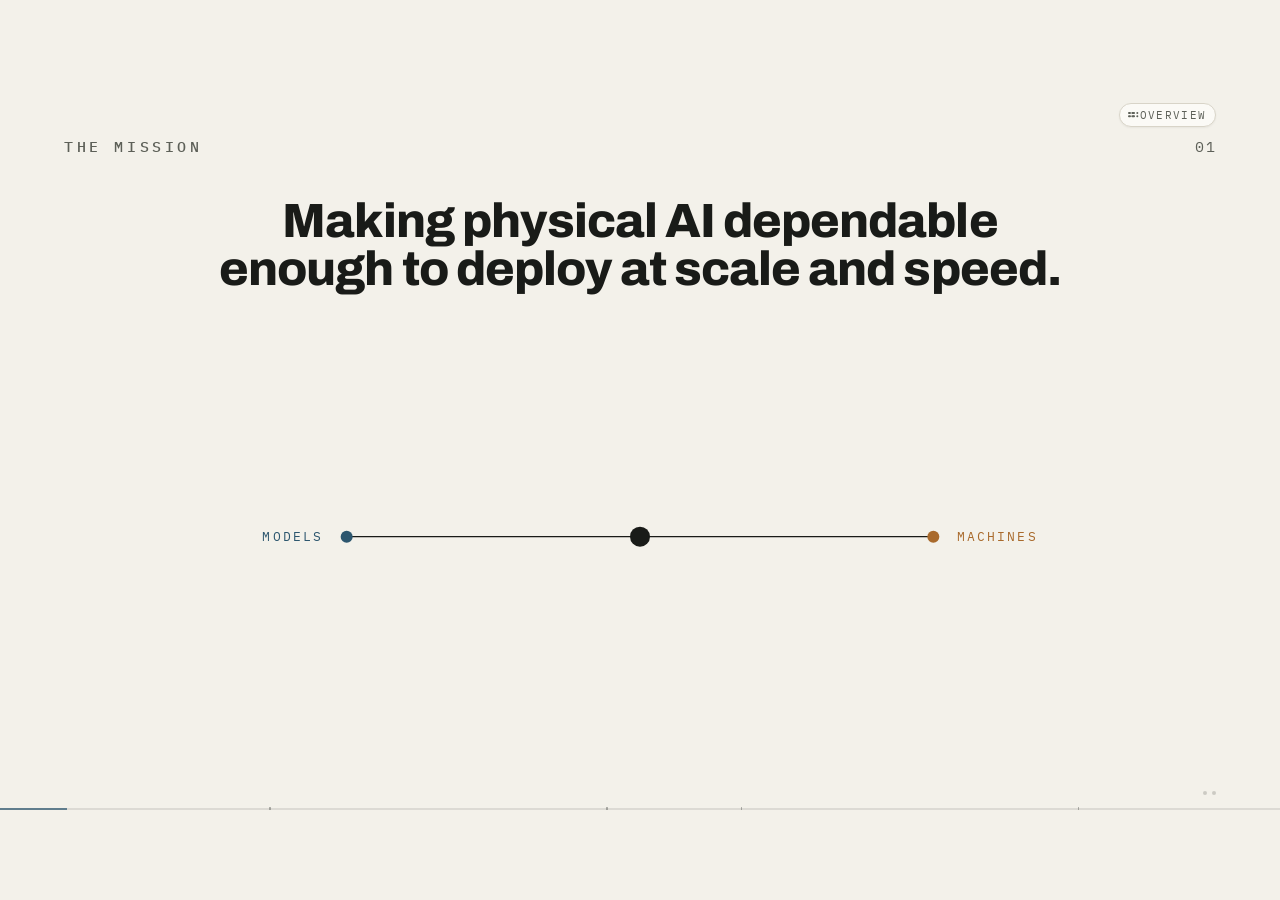
==== physical-ai-deck/index.html @ 86271b06 "Add physical-ai-deck: 19-page pitch deck build Full build of "Winning the Widening Middle of Physica" ====
<!DOCTYPE html>
<html lang="en" data-theme="light">
<head>
<meta charset="utf-8">
<meta name="viewport" content="width=device-width, initial-scale=1">
<title>Winning the Widening Middle of Physical AI</title>

<link rel="preconnect" href="https://fonts.googleapis.com">
<link rel="preconnect" href="https://fonts.gstatic.com" crossorigin>
<link href="https://fonts.googleapis.com/css2?family=Archivo:wght@600;700;800&family=IBM+Plex+Sans:wght@400;500;600&family=IBM+Plex+Mono:wght@400;500&display=swap" rel="stylesheet">

<link rel="stylesheet" href="styles.css">
</head>
<body>

<!-- CLAUDE.md / BUILD-ORDER.md: zero-based page indexes where Acts II–V
     begin (0-based page 4 = page 5 = Act II, etc.). engine.js reads this. -->
<script>
  window.deckConfig = { actMarkers: [4, 9, 11, 16] };
</script>

<!-- 16:9 stage; every page mounts inside #frame -->
<div id="stage">
  <div id="frame">
    <div id="page-host"></div>

    <!-- chrome -->
    <div id="rail" class="no-advance" aria-hidden="true">
      <div id="rail-fill"></div>
      <div id="rail-marks"></div>
    </div>
    <div id="dots" class="no-advance" aria-hidden="true"></div>

    <!-- testing/dev aid: visible overview button (same principle as the other
         decks' master-nav-btn) — opens the existing #overview grid so any
         page can be jumped to directly, without stepping through it (e.g.
         page 09's re-prove loop). Calls the engine's own public Deck.overview()
         API; engine.js itself is untouched. -->
    <button id="nav-btn" class="no-advance" type="button" aria-label="Open screen overview" title="Overview (O)">
      <span id="nav-btn-grid" aria-hidden="true"></span>
      <span>Overview</span>
    </button>
  </div>
</div>

<!-- overview grid (O) -->
<div id="overview" class="no-advance" hidden>
  <div id="overview-inner">
    <div id="overview-title">All pages</div>
    <div id="overview-grid"></div>
    <div id="overview-hint">click a page to jump &middot; O or esc to close</div>
  </div>
</div>

<!-- theme wash (engine-owned; inert — this deck never changes theme) -->
<div id="wash" aria-hidden="true"></div>

<script src="anim.js"></script>
<script src="engine.js"></script>

<!-- shared components (GLOBAL §9): locatorMap, tierChip, kicker, carry -->
<script src="slides/_shared.js"></script>

<!-- slides, in build order (BUILD-ORDER.md Stage 2) -->
<script src="slides/01-mission.js"></script>
<script src="slides/02-end-goal.js"></script>
<script src="slides/03-fragmentation-convergence.js"></script>
<script src="slides/04-interaction-modalities.js"></script>
<script src="slides/05-adaptation-problem.js"></script>
<script src="slides/06-adaptation-approach.js"></script>
<script src="slides/07-autonomy.js"></script>
<script src="slides/08-assurance-problem.js"></script>
<script src="slides/09-assurance-approach.js"></script>
<script src="slides/10-superhuman.js"></script>
<script src="slides/11-beachhead-cascade.js"></script>
<script src="slides/12-team.js"></script>
<script src="slides/13-india-academy.js"></script>
<script src="slides/14-agentic-execution.js"></script>
<script src="slides/15-ip-strategy.js"></script>
<script src="slides/16-roadmap.js"></script>
<script src="slides/17-what-breaks-this.js"></script>
<script src="slides/18-beyond-a-single-robot.js"></script>
<script src="slides/19-close.js"></script>

<script>
  Deck.start();
  document.getElementById('nav-btn').addEventListener('click', function () { Deck.overview(); });
</script>
</body>
</html>
---- physical-ai-deck/styles.css ----
/* ==========================================================================
   Winning the Widening Middle of Physical AI — global stylesheet
   Tokens are GLOBAL-INSTRUCTIONS §4 verbatim. Light theme only — no dark
   block (§4.3). Nothing here is page-specific until the "Page-specific
   styles" section at the bottom.
   ========================================================================== */

/* --- 1 · tokens (GLOBAL §4.1 / §4.2) ------------------------------------- */

:root {
  --canvas:   #F3F1EA;   /* paper ground */
  --panel:    #FBFAF6;   /* lifted surface */
  --hairline: #D8D4C8;   /* rules / borders */
  --ink:      #191B18;   /* text + the bridge/Composer/enabler */
  --secondary:#5D6058;   /* muted ink / captions */
  --accent-a: #A96A2C;   /* EMBODIMENT world (bronze / warm) */
  --accent-b: #2C566E;   /* MODEL world (slate / cool) — also engine progress/step-dot accent */
  --accent-fusion: linear-gradient(90deg, #2C566E, #A96A2C); /* single unifying underline only */
  --alert:    #B0532E;   /* friction / honesty (weak-joint, "what breaks this") */
  --shadow-sm: 0 1px 2px rgba(25,27,24,.05);
  --shadow-lg: 0 12px 30px -16px rgba(25,27,24,.18);

  --font-display: "Archivo", system-ui, sans-serif;
  --font-body:    "IBM Plex Sans", system-ui, sans-serif;
  --font-mono:    "IBM Plex Mono", ui-monospace, monospace;

  /* stage units — 1vw/1vh of the 16:9 frame, not of the viewport, so
     composition is identical at any window size (GLOBAL §2 fixed 1920×1080). */
  --vw: min(1vw, 1.777778vh);
  --vh: min(1vh, 0.5625vw);
  --px: calc(var(--vw) / 19.2);   /* one 1920-design pixel */

  --pad-x: calc(96 * var(--px));
  --pad-y: calc(64 * var(--px));

  --ease-out: cubic-bezier(.22,.7,.28,1);
  --ease-io:  cubic-bezier(.5,0,.2,1);
}

/* engine sets data-theme="light" on <html>; aliased so page code and any
   future review never reaches past this layer for a raw hex value. */
[data-theme="light"] {
  --bg: var(--canvas);
  --line: var(--hairline);
  --fg: var(--ink);
  --fg2: var(--secondary);
  --panel-shadow: var(--shadow-sm);
  --panel-shadow-lift: var(--shadow-lg);
}

/* --- 2 · reset & stage ---------------------------------------------------- */

* { box-sizing: border-box; }

html, body {
  height: 100%;
  margin: 0;
  overflow: hidden;
  background: var(--bg);
  color: var(--fg);
  font-family: var(--font-body);
  -webkit-font-smoothing: antialiased;
  text-rendering: optimizeLegibility;
}

body { cursor: default; }

#stage {
  position: fixed;
  inset: 0;
  display: grid;
  place-items: center;
  background: var(--bg);
}

/* the 16:9 letterbox every page lives inside */
#frame {
  position: relative;
  width:  min(100vw, calc(100vh * 16 / 9));
  height: min(100vh, calc(100vw * 9 / 16));
  overflow: hidden;
  background: var(--bg);
}

#page-host { position: absolute; inset: 0; }

.page {
  position: absolute;
  inset: 0;
  padding: var(--pad-y) var(--pad-x);
}

.page { font-variant-numeric: tabular-nums; }

/* --- 3 · shared components ------------------------------------------------ */

.rule { height: 1px; background: var(--line); border: 0; margin: 0; }

.kicker {
  font-family: var(--font-mono);
  font-weight: 500;
  text-transform: uppercase;
  letter-spacing: .24em;
  font-size: clamp(15px, calc(15.5 * var(--px)), 19px);
  color: var(--fg2);
}

.title {
  font-family: var(--font-display);
  font-weight: 800;
  letter-spacing: -0.02em;
  line-height: 1;
  font-size: clamp(38px, calc(3.75 * var(--vw)), 60px);
  color: var(--fg);
  margin: 0;
  text-wrap: balance;
}

.body {
  font-size: clamp(17px, calc(1.1 * var(--vw)), 21px);
  line-height: 1.5;
  color: var(--fg);
}

.body--secondary { color: var(--fg2); }

.mono {
  font-family: var(--font-mono);
  letter-spacing: 0;
  font-variant-ligatures: none;
}

.panel {
  background: var(--panel);
  border: 1px solid var(--line);
  border-radius: calc(10 * var(--px));
  padding: calc(28 * var(--px)) calc(30 * var(--px));
  box-shadow: var(--panel-shadow);
}
.panel--lift { box-shadow: var(--panel-shadow-lift); }

/* evidence tiers (GLOBAL §4.1) — monochrome, never a new hue */
.tier-chip {
  display: inline-flex;
  align-items: center;
  gap: calc(7 * var(--px));
  padding: calc(6 * var(--px)) calc(13 * var(--px));
  border-radius: 999px;
  font-family: var(--font-mono);
  font-weight: 500;
  font-size: clamp(12px, calc(12.5 * var(--px)), 14px);
  letter-spacing: .16em;
  text-transform: uppercase;
  white-space: nowrap;
}
.tier-chip--near {
  background: var(--ink);
  color: var(--canvas);
}
.tier-chip--building {
  background: transparent;
  color: var(--ink);
  border: 1.5px solid var(--ink);
}
.tier-chip--aspirational {
  background: transparent;
  color: var(--fg2);
  border: 1px dashed var(--hairline);
}

/* the bottom carried-thought line (GLOBAL §9 carry()) */
.carry {
  display: flex;
  flex-direction: column;
  gap: calc(10 * var(--px));
}
.carry-punch {
  margin: 0;
  font-family: var(--font-display);
  font-weight: 700;
  font-size: clamp(22px, calc(1.62 * var(--vw)), 31px);
  letter-spacing: -0.01em;
  color: var(--fg);
}
.carry-punch em {
  font-style: normal;
  border-bottom: 2px solid var(--ink);
  padding-bottom: 1px;
}
.carry-line {
  margin: 0;
  font-family: var(--font-mono);
  font-size: clamp(14px, calc(1 * var(--vw)), 18px);
  letter-spacing: .02em;
  color: var(--fg2);
}
.carry-line b { color: var(--accent-b); font-weight: 500; }
.carry-line i { font-style: normal; color: var(--accent-a); }
.carry-line u { text-decoration: none; color: var(--fg); font-weight: 500; }

/* --- 4 · step reveal ------------------------------------------------------- */

.step {
  opacity: 0;
  transform: translateY(14px);
  transition: opacity 500ms var(--ease-out), transform 500ms var(--ease-out);
  will-change: opacity, transform;
}
.step.is-shown { opacity: 1; transform: none; }

/* pages that supply their own motion opt out of the default fadeUp */
.step[data-motion="none"] { transform: none; transition: none; }

/* back-nav, replay reset and reduced motion apply states with no transition */
.no-transition, .no-transition * { transition: none !important; animation: none !important; }

/* --- 5 · chrome: rail, act markers, step dots ------------------------------ */

#rail {
  position: absolute;
  left: 0; right: 0; bottom: 0;
  height: calc(3 * var(--px));
  background: color-mix(in srgb, var(--fg) 10%, transparent);
  z-index: 20;
}
#rail-fill {
  position: absolute;
  left: 0; top: 0; bottom: 0;
  width: 0;
  background: var(--accent-b);
  opacity: .7;
  transition: width 420ms var(--ease-out);
}
#rail-marks { position: absolute; inset: 0; }
.rail-mark {
  position: absolute;
  top: calc(-2 * var(--px));
  width: calc(2 * var(--px));
  height: calc(7 * var(--px));
  background: var(--fg);
  opacity: .3;
}

#dots {
  position: absolute;
  right: var(--pad-x);
  bottom: calc(22 * var(--px));
  display: flex;
  gap: calc(7 * var(--px));
  z-index: 20;
}
.dot {
  width: calc(6 * var(--px));
  height: calc(6 * var(--px));
  border-radius: 50%;
  background: var(--fg);
  opacity: .18;
  transition: opacity 260ms var(--ease-out);
}
.dot.is-on { opacity: .55; }

/* --- 5b · nav/overview button (testing aid) --------------------------------
   Visible top-right button that opens the existing #overview grid — same
   principle as the other decks' master-nav-btn, so any page (including a
   page mid-loop, e.g. 09's re-prove interval) can be jumped away from
   without stepping through it. Wired in index.html to Deck.overview();
   engine.js is untouched. */
#nav-btn {
  position: absolute;
  top: calc(20 * var(--px));
  right: calc(96 * var(--px));
  z-index: 30;
  display: flex;
  align-items: center;
  gap: calc(7 * var(--px));
  padding: calc(6 * var(--px)) calc(13 * var(--px));
  border-radius: 999px;
  border: 1px solid var(--hairline);
  background: var(--panel);
  box-shadow: var(--shadow-sm);
  font-family: var(--font-mono);
  font-size: 11px;
  letter-spacing: .12em;
  text-transform: uppercase;
  color: var(--secondary);
  cursor: pointer;
  transition: border-color 180ms var(--ease-out), color 180ms var(--ease-out);
}
#nav-btn:hover { color: var(--ink); border-color: var(--ink); }

#nav-btn-grid {
  width: calc(10 * var(--px));
  height: calc(10 * var(--px));
  display: grid;
  grid-template-columns: 1fr 1fr;
  grid-template-rows: 1fr 1fr;
  gap: 2px;
}
#nav-btn-grid::before,
#nav-btn-grid::after {
  content: "";
  background: currentColor;
  border-radius: 1px;
  box-shadow: calc(5 * var(--px)) 0 0 currentColor,
              0 calc(5 * var(--px)) 0 currentColor,
              calc(5 * var(--px)) calc(5 * var(--px)) 0 currentColor;
}

/* --- 6 · overview grid (O) -------------------------------------------------- */

#overview {
  position: fixed;
  inset: 0;
  z-index: 60;
  background: color-mix(in srgb, var(--bg) 92%, #000);
  display: grid;
  place-items: center;
  opacity: 0;
  transition: opacity 220ms var(--ease-out);
}
#overview.is-open { opacity: 1; }
#overview[hidden] { display: none; }

#overview-inner { width: min(1400px, 88vw); }

#overview-title {
  font-family: var(--font-mono);
  text-transform: uppercase;
  letter-spacing: .14em;
  font-size: 13px;
  color: var(--fg2);
  margin-bottom: 18px;
}

#overview-grid {
  display: grid;
  grid-template-columns: repeat(5, 1fr);
  gap: 14px;
}

.ov-card {
  position: relative;
  aspect-ratio: 16 / 9;
  border: 1px solid var(--line);
  border-radius: 10px;
  background: var(--panel);
  padding: 14px;
  display: flex;
  flex-direction: column;
  justify-content: space-between;
  cursor: pointer;
  color: var(--fg);
  transition: transform 180ms var(--ease-out), box-shadow 180ms var(--ease-out);
}
.ov-card:hover { transform: translateY(-2px); box-shadow: var(--shadow-lg); }
.ov-card.is-current { border-color: var(--ink); border-width: 1.5px; }
.ov-num {
  font-family: var(--font-mono);
  font-size: 12px;
  letter-spacing: .12em;
  opacity: .55;
}
.ov-name {
  font-family: var(--font-display);
  font-weight: 600;
  font-size: 17px;
  line-height: 1.2;
}
.ov-act {
  position: absolute;
  top: 12px; right: 14px;
  width: 6px; height: 6px;
  border-radius: 50%;
  background: var(--ink);
  opacity: .7;
}

#overview-hint {
  margin-top: 16px;
  font-family: var(--font-mono);
  font-size: 12px;
  letter-spacing: .1em;
  color: var(--fg2);
  text-transform: uppercase;
}

/* --- 7 · theme wash --------------------------------------------------------
   Engine-owned; this deck never changes theme (§4.3: light throughout) so
   the wash never actually fires, but the element must exist for engine.js
   (kept byte-identical to the shared runtime) to reference safely. */

#wash {
  position: fixed;
  inset: 0;
  z-index: 80;
  pointer-events: none;
  opacity: 0;
  background: var(--canvas);
}

/* --- 8 · shared component: the locator map ---------------------------------
   The page-01 thesis schematic (GLOBAL §9 locatorMap()). Two anchorages
   (model=slate, embodiment=bronze), three cables (Adaptation/Autonomy/
   Assurance), an ink keystone (the Composer), superhuman above, real-world
   application below. Rendered full-size on page 01 (`.locator--hero`) and
   small, dimmed-except-active-node, on the act/bucket pages that follow
   (`.locator--mini`). Geometry lives here once so no page can drift from it.
   ------------------------------------------------------------------------- */

.locator { display: block; overflow: visible; }
.locator .lm-lbl {
  font-family: var(--font-mono);
  fill: var(--fg2);
  letter-spacing: .03em;
}
.locator .lm-anchor { font-family: var(--font-display); font-weight: 700; letter-spacing: .01em; }
.locator .lm-anchorsub {
  font-family: var(--font-mono);
  font-size: 14px;
  letter-spacing: .14em;
  text-transform: uppercase;
  fill: var(--fg2);
  opacity: .75;
}
.locator .lm-caplbl {
  font-family: var(--font-mono);
  font-weight: 500;
  font-size: 20px;
  letter-spacing: .2em;
  text-transform: uppercase;
  fill: var(--fg);
  paint-order: stroke;
  stroke: var(--canvas);
  stroke-width: 7px;
}
.locator .lm-keyttl {
  font-family: var(--font-display);
  font-weight: 800;
  font-size: 24px;
  letter-spacing: .03em;
  fill: var(--fg);
  paint-order: stroke;
  stroke: var(--canvas);
  stroke-width: 7px;
}
.locator .lm-keysub {
  font-family: var(--font-mono);
  font-size: 14px;
  letter-spacing: .1em;
  text-transform: uppercase;
  fill: var(--fg2);
}
.locator .lm-super {
  font-family: var(--font-mono);
  font-weight: 500;
  font-size: 19px;
  letter-spacing: .36em;
  text-transform: uppercase;
  fill: var(--fg);
}
.locator .lm-supersub {
  font-family: var(--font-body);
  font-style: italic;
  font-size: 15px;
  fill: var(--fg2);
  opacity: .8;
}
.locator .lm-rw {
  font-family: var(--font-mono);
  font-weight: 500;
  font-size: 17px;
  letter-spacing: .24em;
  text-transform: uppercase;
  fill: var(--fg);
}
.locator .lm-cable { fill: none; stroke: var(--fg); stroke-linecap: round; stroke-dashoffset: 0; }

/* mini locator (act/bucket pages): dim every group except the active key */
.locator--mini .lm-group { opacity: .3; transition: opacity 300ms var(--ease-out); }
.locator--mini .lm-group.is-active { opacity: 1; }

/* --- 9 · reduced motion ------------------------------------------------------ */

@media (prefers-reduced-motion: reduce) {
  .step { transition: none; }
  #rail-fill { transition: none; }
  #overview { transition: none; }
}

/* ==========================================================================
   Page-specific styles. Shared tokens/components above; layout below is
   scoped per page id and touched only by that page's task-file rework.
   ========================================================================== */

/* --- Page 01 — thesis map --------------------------------------------------
   Faithful port of reference/slide-01-thesis-map.html. Absolute-positioned
   header + schematic, matching the approved prototype's coordinates 1:1,
   scaled through var(--px) so it still fits at any window size. */

.p01-rule { position: absolute; left: var(--pad-x); right: var(--pad-x); height: 1px; background: var(--hairline); }
.p01-rule--top { top: calc(150 * var(--px)); }
.p01-rule--bot { bottom: calc(140 * var(--px)); }

.p01-kicker { position: absolute; left: calc(96 * var(--px)); top: calc(70 * var(--px)); }
.p01-slideno {
  position: absolute; right: calc(96 * var(--px)); top: calc(64 * var(--px));
  font-family: var(--font-display); font-weight: 700; font-size: calc(26 * var(--px));
  color: var(--fg2); opacity: .55; letter-spacing: .04em;
}
.p01-idtag { position: absolute; right: calc(96 * var(--px)); top: calc(104 * var(--px)); }
.p01-title { position: absolute; left: calc(94 * var(--px)); top: calc(104 * var(--px)); right: calc(260 * var(--px)); }

.p01-map { position: absolute; inset: 0; width: 100%; height: 100%; }

.p01-footer { position: absolute; left: calc(96 * var(--px)); right: calc(96 * var(--px)); bottom: calc(64 * var(--px)); }

/* --- Page 04 — the prediction --------------------------------------------
   Dual-track (model/slate left, embodiment/bronze right) resolving into a
   central ink band. Each track and the middle band render as an "empty
   shell" (always visible, step 0) with a "fill" layer (diagram/copy or
   bright ink panel) absolutely overlaid and revealed at its step. */

.p04 { position: relative; height: 100%; }

.p04-kicker { display: block; }
.p04-title { margin: calc(10 * var(--px)) 0 0; }
.p04-rule { margin: calc(26 * var(--px)) 0 calc(28 * var(--px)); }

.p04-body {
  position: relative;
  display: grid;
  grid-template-columns: 1fr calc(420 * var(--px)) 1fr;
  gap: calc(40 * var(--px));
  height: calc(560 * var(--px));
}

/* --- tracks (model / embodiment) --- */

.p04-track { position: relative; }

.p04-track-shell {
  position: absolute;
  inset: 0;
  background: var(--panel);
  border: 1px solid var(--hairline);
  border-radius: calc(10 * var(--px));
  border-top-width: calc(3 * var(--px));
}
.p04-track--model .p04-track-shell { border-top-color: var(--accent-b); }
.p04-track--embodiment .p04-track-shell { border-top-color: var(--accent-a); }

.p04-track-fill {
  position: absolute;
  inset: 0;
  display: flex;
  flex-direction: column;
  align-items: center;
  justify-content: center;
  gap: calc(22 * var(--px));
  padding: calc(30 * var(--px)) calc(36 * var(--px));
  text-align: center;
}

.p04-diagram { width: calc(150 * var(--px)); height: auto; overflow: visible; }

/* --- the middle band --- */

.p04-middle-col { position: relative; }

.p04-middle-shell {
  position: absolute;
  inset: 0;
  display: flex;
  align-items: center;
  justify-content: center;
  background: var(--panel);
  border: 1px dashed var(--hairline);
  border-radius: calc(10 * var(--px));
}

.p04-middle-fill {
  position: absolute;
  inset: 0;
  display: flex;
  flex-direction: column;
  align-items: center;
  justify-content: center;
  gap: calc(18 * var(--px));
  padding: calc(34 * var(--px));
  text-align: center;
  background: var(--ink);
  border-radius: calc(10 * var(--px));
  box-shadow: var(--shadow-lg);
}

.p04-middle-label {
  color: var(--canvas);
  font-weight: 500;
  letter-spacing: .2em;
  text-transform: uppercase;
  font-size: clamp(14px, calc(15 * var(--px)), 18px);
}

.p04-middle-copy {
  margin: 0;
  color: var(--canvas);
  font-size: clamp(16px, calc(1.05 * var(--vw)), 20px);
  line-height: 1.5;
}

/* --- value dots that converge into the middle band --- */

.p04-converge-anchor {
  position: absolute;
  left: 50%;
  top: 50%;
  width: 0;
  height: 0;
  transform: translate(-50%, -50%);
}

.p04-value-dot {
  position: absolute;
  top: 50%;
  width: calc(11 * var(--px));
  height: calc(11 * var(--px));
  border-radius: 50%;
  margin-top: calc(-5.5 * var(--px));
  margin-left: calc(-5.5 * var(--px));
}
.p04-value-dot--model { left: 38%; background: var(--accent-b); }
.p04-value-dot--embodiment { left: 62%; background: var(--accent-a); }

/* --- footer: full-stack side-note + carry --- */

.p04-footer {
  display: flex;
  flex-direction: column;
  gap: calc(22 * var(--px));
  margin-top: calc(26 * var(--px));
}

.p04-inset-row { display: flex; justify-content: flex-end; }

.p04-inset {
  max-width: calc(560 * var(--px));
  border-left: calc(3 * var(--px)) solid var(--ink);
}

.p04-inset-copy { margin: 0; }

/* --- Page 03 — how the LLM era played out --------------------------------- */

.p03-kicker { position: absolute; left: calc(96 * var(--px)); top: calc(70 * var(--px)); }
.p03-title { position: absolute; left: calc(96 * var(--px)); right: calc(96 * var(--px)); top: calc(108 * var(--px)); margin: 0; }

.p03-timeline { position: absolute; inset: 0; width: 100%; height: 100%; }
.p03-axis { position: absolute; inset: 0; width: 100%; height: 100%; overflow: visible; }
.p03-axis-base { fill: none; stroke: var(--hairline); stroke-width: 1.5; }
.p03-tick { stroke: var(--ink); stroke-width: 1.5; opacity: .55; }
.p03-seg { fill: none; stroke: var(--ink); stroke-width: 2.5; stroke-linecap: round; }

.p03-node { position: absolute; top: calc(540 * var(--px)); width: calc(300 * var(--px)); }
.p03-dot {
  position: absolute; top: 0; left: 50%;
  width: calc(15 * var(--px)); height: calc(15 * var(--px));
  border-radius: 50%;
  background: var(--ink);
  transform: translate(-50%, -50%);
}
.p03-node[data-step="5"] .p03-dot {
  box-shadow: 0 0 0 calc(3 * var(--px)) var(--canvas), 0 0 0 calc(5 * var(--px)) var(--alert);
}
.p03-label {
  position: absolute; left: 0; right: 0; bottom: calc(26 * var(--px));
  text-align: center;
  font-family: var(--font-mono);
  font-weight: 500;
  text-transform: uppercase;
  letter-spacing: .16em;
  font-size: clamp(13px, calc(1 * var(--vw)), 16px);
  color: var(--ink);
}
.p03-note {
  position: absolute; left: 0; right: 0; top: calc(26 * var(--px));
  text-align: center;
  font-family: var(--font-body);
  color: var(--secondary);
  font-size: clamp(14px, calc(1.02 * var(--vw)), 16px);
  line-height: 1.45;
}
.p03-figure { color: var(--ink); font-weight: 500; }
.p03-footnote {
  position: absolute; left: 0; right: 0; top: calc(96 * var(--px));
  text-align: center;
  color: var(--alert);
  font-size: clamp(12px, calc(.82 * var(--vw)), 14px);
  line-height: 1.4;
  letter-spacing: .01em;
}

.p03-footer { position: absolute; left: calc(96 * var(--px)); right: calc(96 * var(--px)); bottom: calc(64 * var(--px)); }

/* --- Page 02 — the insight --- */

.p02-wrap { display: flex; flex-direction: column; height: 100%; }
.p02-main { flex: 1 1 auto; min-height: 0; display: flex; align-items: flex-start; gap: calc(48 * var(--px)); padding-top: calc(30 * var(--px)); }

.p02-left { flex: 0 0 55%; max-width: 55%; display: flex; flex-direction: column; gap: calc(26 * var(--px)); }
.p02-title { margin: 0; }
.p02-copy { display: flex; flex-direction: column; gap: calc(18 * var(--px)); max-width: calc(600 * var(--px)); }
.p02-para { margin: 0; }

.p02-right { flex: 0 0 45%; max-width: 45%; align-self: stretch; display: flex; align-items: center; justify-content: center; }
.p02-schema { width: 100%; height: 100%; max-height: calc(760 * var(--px)); overflow: visible; }

.p02-rule { margin: calc(22 * var(--px)) 0 calc(20 * var(--px)); }

.p02-world-label {
  font-family: var(--font-display);
  font-weight: 700;
  font-size: 22px;
  letter-spacing: .01em;
}
.p02-ink-label {
  font-family: var(--font-mono);
  font-weight: 500;
  font-size: 15px;
  letter-spacing: .14em;
  text-transform: uppercase;
  fill: var(--ink);
}
.p02-arrow-stub { fill: none; stroke-linecap: round; }
.p02-arrow-complete { fill: none; stroke: var(--ink); stroke-width: 2.5; stroke-linecap: round; }
.p02-gap { fill: none; stroke: var(--hairline); stroke-width: 1.5; stroke-dasharray: 5 6; }

/* --- Page 05 — Adaptation --- */

.p05 { position: relative; height: 100%; display: flex; flex-direction: column; }

.p05-header { position: relative; padding-right: calc(360 * var(--px)); }
.p05-kicker { display: block; }
.p05-title { margin: calc(10 * var(--px)) 0 0; max-width: calc(1100 * var(--px)); }
.p05-tierchip { margin-top: calc(18 * var(--px)); }

.p05-locator {
  position: absolute;
  top: 0;
  right: 0;
  width: calc(320 * var(--px));
  aspect-ratio: 16 / 9;
  pointer-events: none;
}

.p05-body {
  flex: 1 1 auto;
  min-height: 0;
  display: flex;
  align-items: center;
  gap: calc(64 * var(--px));
  margin-top: calc(34 * var(--px));
}
.p05-col { flex: 1 1 50%; min-width: 0; display: flex; flex-direction: column; gap: calc(20 * var(--px)); }

.p05-tier {
  display: flex;
  flex-wrap: wrap;
  align-items: baseline;
  column-gap: calc(8 * var(--px));
  row-gap: calc(4 * var(--px));
}
.p05-tier-name {
  font-family: var(--font-mono);
  font-weight: 500;
  font-size: clamp(15px, calc(16 * var(--px)), 19px);
  letter-spacing: .12em;
  color: var(--ink);
}
.p05-tier-fill {
  font-size: clamp(15px, calc(1.05 * var(--vw)), 19px);
  color: var(--fg2);
  line-height: 1.4;
}
.p05-tier-latency { font-family: var(--font-mono); font-style: italic; color: var(--ink); }

.p05-card-copy { margin: 0; }
.p05-card-copy em { font-style: italic; color: var(--fg2); }

.p05-footer { flex: 0 0 auto; margin-top: calc(24 * var(--px)); }

/* --- Page 06 — Autonomy --------------------------------------------------
   Left 45% (kicker/title/goals/tools/flywheel copy) · right 55% (the native
   ink improvement loop) · a mini locator badge floats top-right corner. */

.p06-wrap { display: flex; flex-direction: column; height: 100%; }

.p06-main {
  flex: 1 1 auto;
  min-height: 0;
  display: flex;
  align-items: center;
  gap: calc(48 * var(--px));
}

.p06-left { flex: 0 0 45%; max-width: 45%; display: flex; flex-direction: column; gap: calc(20 * var(--px)); }
.p06-kicker { display: block; }
.p06-title { margin: 0; }

.p06-copy { display: flex; flex-direction: column; gap: calc(20 * var(--px)); max-width: calc(620 * var(--px)); }
.p06-para { margin: 0; }
.p06-tier { margin: calc(-6 * var(--px)) 0 calc(-6 * var(--px)); }

.p06-right { flex: 0 0 55%; max-width: 55%; align-self: stretch; display: flex; align-items: center; justify-content: center; }
.p06-loop { width: 100%; height: 100%; display: flex; align-items: center; justify-content: center; }
.p06-loop-svg { width: 100%; height: 100%; max-width: calc(560 * var(--px)); max-height: calc(560 * var(--px)); overflow: visible; }

.p06-node-lbl {
  font-family: var(--font-mono);
  font-weight: 500;
  font-size: 18px;
  letter-spacing: .16em;
  text-transform: uppercase;
  fill: var(--ink);
}

.p06-center-lbl {
  font-family: var(--font-mono);
  font-weight: 500;
  font-size: 15px;
  letter-spacing: .1em;
  text-transform: uppercase;
  fill: var(--secondary);
}

.p06-arc { stroke: var(--ink); stroke-linecap: round; }
.p06-inflow-arrow { stroke: var(--secondary); stroke-linecap: round; stroke-dasharray: 3 6; }

.p06-inflow-label {
  font-family: var(--font-mono);
  font-weight: 500;
  font-size: 14px;
  letter-spacing: .1em;
  text-transform: uppercase;
  fill: var(--secondary);
}

.p06-rule { margin: calc(22 * var(--px)) 0 calc(20 * var(--px)); }
.p06-footer { display: flex; flex-direction: column; }

.p06-locator {
  position: absolute;
  top: calc(56 * var(--px));
  right: calc(90 * var(--px));
  width: calc(300 * var(--px));
  height: calc(169 * var(--px));
}
.p06-locator .locator { width: 100%; height: 100%; }

/* --- Page 07 — Assurance --- */

.p07 { position: relative; height: 100%; display: flex; flex-direction: column; }

.p07-header { display: flex; align-items: flex-start; justify-content: space-between; gap: calc(28 * var(--px)); }
.p07-header-text { flex: 1 1 auto; min-width: 0; }
.p07-title { margin: calc(10 * var(--px)) 0 0; }
.p07-locator-wrap { flex: 0 0 auto; width: calc(300 * var(--px)); aspect-ratio: 16 / 9; }
.p07-locator-wrap .locator { width: 100%; height: 100%; }

.p07-rule { margin: calc(22 * var(--px)) 0 calc(24 * var(--px)); }

.p07-grid {
  position: relative;
  flex: 1 1 auto;
  min-height: 0;
  display: grid;
  grid-template-columns: calc(460 * var(--px)) calc(84 * var(--px)) calc(580 * var(--px)) calc(520 * var(--px));
  grid-template-rows: calc(400 * var(--px)) auto;
  column-gap: calc(28 * var(--px));
  row-gap: calc(20 * var(--px));
  grid-template-areas:
    "c1 arrow c2 ladder"
    ".  .     strip ladder";
}

.p07-c1 { grid-area: c1; }
.p07-c2 { grid-area: c2; }
.p07-arrow-wrap { grid-area: arrow; display: flex; flex-direction: column; align-items: center; justify-content: center; gap: calc(14 * var(--px)); }
.p07-strip { grid-area: strip; }

.p07-block { position: relative; }
.p07-block-shell { position: absolute; inset: 0; margin: 0; }
.p07-block-fill {
  position: absolute; inset: 0;
  padding: calc(28 * var(--px)) calc(30 * var(--px));
  display: flex; flex-direction: column; justify-content: center;
  gap: calc(14 * var(--px));
}
.p07-tag {
  position: absolute; top: calc(20 * var(--px)); left: calc(24 * var(--px));
  font-size: 13px; letter-spacing: .18em; text-transform: uppercase;
  color: var(--fg2); opacity: .55;
}
.p07-block-title {
  margin: 0;
  font-family: var(--font-display); font-weight: 700;
  font-size: clamp(19px, calc(1.55 * var(--vw)), 25px);
  color: var(--fg);
  letter-spacing: -.01em;
}
.p07-block-copy { margin: 0; }
.p07-block-copy em { font-style: italic; }

.p07-arrow-svg { width: calc(84 * var(--px)); height: calc(84 * var(--px)); overflow: visible; }
.p07-arrow-guide { fill: none; stroke: var(--hairline); stroke-width: 1.5; stroke-dasharray: 4 4; }
.p07-arrow-bold { fill: none; stroke: var(--ink); stroke-width: 4; stroke-linecap: round; stroke-linejoin: round; }
.p07-arrow-caption {
  width: calc(132 * var(--px));
  text-align: center;
  font-size: clamp(10px, calc(.62 * var(--vw)), 11px);
  line-height: 1.32;
  color: var(--fg2);
  letter-spacing: .01em;
}

.p07-strip { display: flex; flex-direction: column; justify-content: center; gap: calc(12 * var(--px)); }
.p07-strip-label { font-size: 13px; letter-spacing: .2em; text-transform: uppercase; color: var(--fg2); opacity: .7; }
.p07-strip-chips { display: flex; flex-wrap: wrap; gap: calc(10 * var(--px)); }
.p07-chip {
  display: inline-flex; align-items: center;
  padding: calc(6 * var(--px)) calc(13 * var(--px));
  border: 1px solid var(--hairline); border-radius: 999px;
  font-size: clamp(11px, calc(.76 * var(--vw)), 13px);
  color: var(--fg);
  white-space: nowrap;
}
.p07-strip-copy { margin: 0; color: var(--fg2); font-size: clamp(14px, calc(.92 * var(--vw)), 16px); line-height: 1.5; }
.p07-strip-copy strong { color: var(--ink); font-weight: 600; }

.p07-ladder { grid-area: ladder; position: relative; display: flex; align-items: center; }
.p07-ladder-list { position: relative; display: flex; flex-direction: column; gap: calc(52 * var(--px)); padding-left: calc(20 * var(--px)); width: 100%; }
.p07-ladder-rail { position: absolute; left: 0; top: calc(7 * var(--px)); bottom: calc(7 * var(--px)); width: 1px; background: var(--hairline); }
.p07-ladder-row { display: flex; align-items: flex-start; gap: calc(14 * var(--px)); }
.p07-ladder-label { font-size: clamp(13px, calc(.86 * var(--vw)), 15px); color: var(--fg2); line-height: 1.42; max-width: calc(380 * var(--px)); }

.p07-footer { margin-top: calc(20 * var(--px)); }

.p07-alert { color: var(--alert); }

/* --- Page 08 — The Composer --- */

.p08 { position: relative; height: 100%; display: flex; flex-direction: column; }

.p08-kicker { display: block; }
.p08-title { margin: calc(10 * var(--px)) 0 0; }
.p08-rule { margin: calc(20 * var(--px)) 0 calc(26 * var(--px)); }

.p08-locator {
  position: absolute;
  top: calc(38 * var(--px));
  right: calc(70 * var(--px));
  width: calc(192 * var(--px));
  height: calc(108 * var(--px));
  pointer-events: none;
}
.p08-locator .locator { width: 100%; height: 100%; }

/* --- the console: inputs / engine / output, connected by ink flow --- */

.p08-console {
  position: relative;
  display: flex;
  align-items: stretch;
  gap: calc(28 * var(--px));
  flex: 0 0 auto;
  height: calc(470 * var(--px));
}

.p08-col { display: flex; flex-direction: column; }
.p08-inputs, .p08-output { flex: 1 1 0; gap: calc(4 * var(--px)); }
.p08-engine { flex: 0.82 1 0; align-items: center; }

.p08-inputs.panel, .p08-output.panel, .p08-engine.panel {
  padding: calc(26 * var(--px)) calc(28 * var(--px));
}

.p08-flow {
  align-self: center;
  flex: 0 0 auto;
  font-size: clamp(16px, calc(1.3 * var(--vw)), 22px);
  color: var(--ink);
  opacity: .55;
}

.p08-col-head { display: flex; align-items: baseline; justify-content: space-between; gap: calc(10 * var(--px)); margin-bottom: calc(14 * var(--px)); }
.p08-col-label {
  font-family: var(--font-mono);
  font-weight: 500;
  font-size: clamp(13px, calc(13.5 * var(--px)), 16px);
  letter-spacing: .18em;
  text-transform: uppercase;
  color: var(--fg2);
}

.p08-tag {
  font-family: var(--font-mono);
  font-size: clamp(11px, calc(11.5 * var(--px)), 13px);
  letter-spacing: .12em;
  text-transform: uppercase;
  color: var(--fg2);
  border: 1px dashed var(--hairline);
  border-radius: 999px;
  padding: calc(3 * var(--px)) calc(10 * var(--px));
  white-space: nowrap;
}

/* inputs */

.p08-field {
  position: relative;
  padding: calc(14 * var(--px)) 0;
  border-top: 1px solid var(--hairline);
}
.p08-field:first-of-type { border-top: none; }
.p08-field-label {
  font-family: var(--font-mono);
  font-size: clamp(12px, calc(12.5 * var(--px)), 14px);
  letter-spacing: .1em;
  text-transform: uppercase;
  color: var(--fg2);
  margin-bottom: calc(6 * var(--px));
}
.p08-field-value {
  font-family: var(--font-body);
  font-size: clamp(15px, calc(1.05 * var(--vw)), 19px);
  color: var(--fg);
  line-height: 1.35;
}
.p08-dot {
  position: absolute;
  left: 31%;
  top: 50%;
  width: calc(9 * var(--px));
  height: calc(9 * var(--px));
  border-radius: 50%;
  background: var(--ink);
  opacity: 0;
}
.p08-dot[data-dot="0"] { top: 26%; }
.p08-dot[data-dot="1"] { top: 51%; }
.p08-dot[data-dot="2"] { top: 76%; }

/* engine */

.p08-engine-stage {
  position: relative;
  width: 100%;
  max-width: calc(220 * var(--px));
  aspect-ratio: 240 / 300;
  margin: calc(6 * var(--px)) auto 0;
}
.p08-engine-anchor { position: absolute; left: 54%; top: 60%; width: 0; height: 0; }
.p08-engine-svg { position: absolute; inset: 0; width: 100%; height: 100%; overflow: visible; }

.p08-eng-lbl {
  font-family: var(--font-mono);
  font-weight: 500;
  font-size: 13px;
  letter-spacing: .1em;
  text-transform: uppercase;
}
.p08-eng-lbl--shell { fill: var(--fg2); opacity: .55; }
.p08-eng-lbl--fill { fill: var(--ink); }

.p08-eng-node--shell { fill: none; stroke: var(--hairline); stroke-width: 1.5; }
.p08-eng-node--fill { fill: var(--ink); }

.p08-eng-line--shell { fill: none; stroke: var(--hairline); stroke-width: 1.2; stroke-dasharray: 3 4; }
.p08-eng-line--fill { fill: none; stroke: var(--ink); stroke-width: 1.6; }

.p08-eng-keystone--shell rect { fill: none; stroke: var(--hairline); stroke-width: 1.5; }
.p08-eng-keystone--fill rect { fill: var(--panel); stroke: var(--ink); stroke-width: 2; }
.p08-eng-keystone--fill circle { fill: var(--ink); }

/* output */

.p08-output-fill { display: flex; flex-direction: column; }

.p08-stack-line {
  display: flex;
  flex-wrap: wrap;
  gap: calc(8 * var(--px));
  margin: 0;
  padding: calc(9 * var(--px)) 0;
  border-top: 1px solid var(--hairline);
  font-size: clamp(14px, calc(1 * var(--vw)), 17px);
  color: var(--fg);
  line-height: 1.35;
}
.p08-stack-line:first-of-type { border-top: none; padding-top: 0; }
.p08-stack-key {
  font-family: var(--font-mono);
  font-weight: 500;
  font-size: clamp(11px, calc(11.5 * var(--px)), 13px);
  letter-spacing: .08em;
  text-transform: uppercase;
  color: var(--fg2);
  flex: 0 0 calc(118 * var(--px));
}

/* --- maturity strip + framing --- */

.p08-below {
  flex: 0 0 auto;
  display: grid;
  grid-template-columns: calc(300 * var(--px)) 1fr;
  gap: calc(48 * var(--px));
  align-items: start;
  margin-top: calc(24 * var(--px));
  padding-top: calc(22 * var(--px));
  border-top: 1px solid var(--hairline);
}

.p08-maturity-slot {
  display: flex;
  align-items: center;
  gap: calc(14 * var(--px));
  flex-wrap: wrap;
  min-height: calc(34 * var(--px));
}
.p08-mat-stage { display: flex; align-items: center; gap: calc(9 * var(--px)); }
.p08-mat-tag {
  font-family: var(--font-display);
  font-weight: 700;
  font-size: clamp(15px, calc(1.1 * var(--vw)), 19px);
  color: var(--fg);
}
.p08-mat-arrow { color: var(--fg2); font-size: clamp(16px, calc(1.2 * var(--vw)), 20px); }

.p08-framing { display: flex; flex-direction: column; gap: calc(11 * var(--px)); }
.p08-framing-line {
  margin: 0;
  font-size: clamp(14px, calc(1 * var(--vw)), 17px);
  line-height: 1.45;
  color: var(--fg);
}
.p08-framing-line strong { font-weight: 600; }

.p08-footer { flex: 0 0 auto; margin-top: auto; padding-top: calc(22 * var(--px)); }

/* --- Page 09 — Superhuman --- */

.p09 { position: relative; height: 100%; }

.p09-kicker { position: absolute; left: calc(96 * var(--px)); top: calc(70 * var(--px)); }

.p09-title {
  position: absolute;
  left: calc(96 * var(--px));
  top: calc(104 * var(--px));
  right: calc(400 * var(--px));
  margin: 0;
}

.p09-locator {
  position: absolute;
  top: calc(56 * var(--px));
  right: calc(96 * var(--px));
  width: calc(280 * var(--px));
}
.p09-locator .locator { width: 100%; height: auto; }

.p09-rule {
  position: absolute;
  left: calc(96 * var(--px));
  right: calc(96 * var(--px));
  top: calc(246 * var(--px));
}

.p09-body {
  position: absolute;
  left: calc(96 * var(--px));
  right: calc(96 * var(--px));
  top: calc(282 * var(--px));
  bottom: calc(64 * var(--px));
  display: flex;
  flex-direction: column;
  justify-content: center;
  gap: calc(40 * var(--px));
}

.p09-columns {
  display: flex;
  align-items: flex-start;
  gap: calc(56 * var(--px));
}

.p09-col {
  flex: 1 1 0;
  display: flex;
  flex-direction: column;
  gap: calc(22 * var(--px));
  padding: calc(36 * var(--px)) calc(38 * var(--px));
  background: var(--panel);
  border: 1px solid var(--hairline);
  border-top: calc(3 * var(--px)) solid var(--hairline);
  border-radius: calc(10 * var(--px));
}

.p09-col--substitution { align-self: flex-start; }

.p09-col--superhuman {
  border-top-color: var(--ink);
  box-shadow: var(--shadow-sm);
}

.p09-col-label {
  font-weight: 500;
  text-transform: uppercase;
  letter-spacing: .22em;
  font-size: clamp(14px, calc(14.5 * var(--px)), 17px);
}
.p09-col--substitution .p09-col-label { color: var(--secondary); }
.p09-col--superhuman .p09-col-label { color: var(--ink); font-weight: 600; }

.p09-col-copy { margin: 0; font-size: clamp(16px, calc(1.05 * var(--vw)), 20px); line-height: 1.5; }
.p09-col--substitution .p09-col-copy { color: var(--secondary); }
.p09-col--superhuman .p09-col-copy { color: var(--ink); }

.p09-mapping {
  margin-top: calc(6 * var(--px));
  padding-top: calc(20 * var(--px));
  border-top: 1px dashed var(--hairline);
  display: flex;
  flex-direction: column;
  gap: calc(14 * var(--px));
}

.p09-map-row { display: flex; align-items: center; gap: calc(14 * var(--px)); }

.p09-map-prop {
  min-width: calc(230 * var(--px));
  font-size: clamp(13px, calc(13.5 * var(--px)), 15px);
  color: var(--secondary);
  letter-spacing: .02em;
}

.p09-map-arrow { width: calc(64 * var(--px)); height: calc(13 * var(--px)); overflow: visible; flex: 0 0 auto; }
.p09-map-line { fill: none; stroke-width: 2; stroke-linecap: round; stroke-linejoin: round; }

.p09-map-bucket {
  font-weight: 600;
  text-transform: uppercase;
  letter-spacing: .1em;
  font-size: clamp(14px, calc(14.5 * var(--px)), 17px);
  color: var(--ink);
}

.p09-map-close {
  margin: calc(6 * var(--px)) 0 0;
  font-family: var(--font-display);
  font-weight: 700;
  font-size: clamp(17px, calc(1.28 * var(--vw)), 23px);
  color: var(--ink);
  letter-spacing: -0.005em;
}

.p09-tension-line1 { margin: 0; color: var(--ink); }
.p09-tension-line2 { margin: 0; color: var(--secondary); }
.p09-tension-line2 em { font-style: italic; color: var(--secondary); font-weight: 500; }

.p09-footer { margin-top: calc(4 * var(--px)); }

/* --- Page 10 — The Moat --- */

.p10 { position: relative; height: 100%; display: flex; flex-direction: column; }

.p10-kicker { display: block; }
.p10-title { margin: calc(10 * var(--px)) 0 0; max-width: calc(1280 * var(--px)); }
.p10-rule { margin: calc(22 * var(--px)) 0 calc(30 * var(--px)); }

.p10-body {
  flex: 1 1 auto;
  min-height: 0;
  display: flex;
  align-items: stretch;
  gap: calc(56 * var(--px));
}

/* --- ranked list (left 55%) --- */

.p10-ranked {
  flex: 0 0 55%;
  max-width: 55%;
  display: flex;
  flex-direction: column;
  justify-content: center;
}

.p10-row { border-top: 1px solid var(--hairline); padding: calc(18 * var(--px)) 0; }
.p10-row:first-child { border-top: none; padding-top: 0; }

.p10-row-content { display: flex; gap: calc(20 * var(--px)); }

.p10-row-ord {
  flex: 0 0 auto;
  padding-top: calc(3 * var(--px));
  font-size: clamp(14px, calc(1 * var(--vw)), 18px);
  letter-spacing: .08em;
  color: var(--fg2);
}

.p10-row-body { flex: 1 1 auto; min-width: 0; }
.p10-row-title {
  margin: 0;
  font-family: var(--font-display);
  font-weight: 700;
  font-size: clamp(18px, calc(1.35 * var(--vw)), 23px);
  letter-spacing: -.005em;
  color: var(--fg);
}
.p10-row-why {
  margin: calc(6 * var(--px)) 0 0;
  font-size: clamp(14px, calc(.95 * var(--vw)), 17px);
  line-height: 1.45;
  color: var(--fg2);
}

/* row 1: the single --accent-fusion moment in the deck (GLOBAL §4.1) */
.p10-row1-underline {
  height: 3px;
  width: calc(150 * var(--px));
  margin-top: calc(12 * var(--px));
  background: var(--accent-fusion);
  border-radius: 2px;
  transform-origin: left center;
}

/* --- NVIDIA callout (right 45%) --- */

.p10-nv { flex: 0 0 45%; max-width: 45%; display: flex; flex-direction: column; }
.p10-nv-title {
  margin: 0 0 calc(22 * var(--px));
  font-family: var(--font-display);
  font-weight: 700;
  font-size: clamp(20px, calc(1.5 * var(--vw)), 26px);
  letter-spacing: -.01em;
  color: var(--ink);
}

.p10-nv-points { display: flex; flex-direction: column; gap: calc(20 * var(--px)); }
.p10-nv-point {
  margin: 0;
  font-size: clamp(15px, calc(1.05 * var(--vw)), 18px);
  line-height: 1.5;
  color: var(--fg);
}
.p10-nv-point strong { font-weight: 600; color: var(--ink); }

/* the page's one --alert emphasis (GLOBAL §4.1: weak-joint / "what breaks this") */
.p10-alert { color: var(--alert); font-weight: 600; }

.p10-footer { flex: 0 0 auto; margin-top: calc(28 * var(--px)); }

/* --- Page 13 — India talent academy --- */

.p13 { position: relative; height: 100%; display: flex; flex-direction: column; }
.p13-kicker { display: block; }
.p13-title { margin: calc(10 * var(--px)) 0 0; max-width: calc(1100 * var(--px)); }

.p13-body {
  flex: 1 1 auto;
  min-height: 0;
  display: flex;
  align-items: center;
  gap: calc(56 * var(--px));
  margin-top: calc(48 * var(--px));
}

.p13-col { flex: 1 1 50%; min-width: 0; display: flex; flex-direction: column; gap: calc(20 * var(--px)); padding-top: calc(4 * var(--px)); }

.p13-col-label {
  font-weight: 500;
  text-transform: uppercase;
  letter-spacing: .22em;
  font-size: clamp(14px, calc(14.5 * var(--px)), 17px);
  color: var(--ink);
}

.p13-col-copy { margin: 0; max-width: calc(620 * var(--px)); }
.p13-col-copy em { font-style: italic; font-weight: 600; color: var(--ink); }

.p13-divider { align-self: stretch; width: 1px; background: var(--ink); opacity: .5; flex: 0 0 auto; }

.p13-footer { flex: 0 0 auto; margin-top: calc(36 * var(--px)); display: flex; flex-direction: column; gap: calc(22 * var(--px)); }

.p13-geo { display: flex; flex-direction: column; gap: calc(14 * var(--px)); }
.p13-geo-line { display: block; width: 100%; height: calc(2 * var(--px)); overflow: visible; }
.p13-geo-line path { fill: none; stroke: var(--hairline); stroke-width: 1.5; }

.p13-geo-row {
  display: flex;
  align-items: baseline;
  flex-wrap: wrap;
  gap: calc(18 * var(--px));
  font-size: clamp(15px, calc(1.05 * var(--vw)), 19px);
  letter-spacing: .02em;
  color: var(--ink);
}
.p13-geo-seg { white-space: nowrap; }
.p13-geo-sep { color: var(--fg2); opacity: .6; }
.p13-geo-india { color: var(--accent-b); font-weight: 600; }
.p13-geo-west { color: var(--accent-a); font-weight: 600; }

/* --- Page 11 — Team & operating model --- */

.p11 { position: relative; height: 100%; display: flex; flex-direction: column; }

.p11-header { flex: 0 0 auto; }
.p11-kicker { display: block; }
.p11-title { margin: calc(10 * var(--px)) 0 0; }
.p11-rule { margin: calc(20 * var(--px)) 0 calc(24 * var(--px)); flex: 0 0 auto; }

.p11-body {
  flex: 1 1 auto;
  min-height: 0;
  display: flex;
  flex-direction: column;
  align-items: center;
  justify-content: center;
  gap: calc(22 * var(--px));
}

.p11-diagram {
  position: relative;
  width: 100%;
  max-width: calc(1080 * var(--px));
  aspect-ratio: 1200 / 620;
}

.p11-diagram-svg { position: absolute; inset: 0; width: 100%; height: 100%; overflow: visible; }
.p11-arc { fill: none; stroke: var(--ink); stroke-width: 2.2; stroke-linecap: round; stroke-linejoin: round; }
.p11-arc-emph { fill: none; stroke: var(--ink); stroke-width: 3.6; stroke-linecap: round; stroke-linejoin: round; }

.p11-node {
  position: absolute;
  width: 23.4%;
  transform: translate(-50%, -50%);
  display: flex;
  flex-direction: column;
  align-items: center;
  text-align: center;
  gap: calc(8 * var(--px));
  padding: calc(16 * var(--px)) calc(18 * var(--px));
  background: var(--panel);
  border: 1px solid var(--hairline);
  border-radius: calc(10 * var(--px));
  box-shadow: var(--shadow-sm);
}
.p11-node--research { left: 50%; top: 15.3%; }
.p11-node--applied { left: 87.5%; top: 53.2%; }
.p11-node--deployment { left: 50%; top: 90.3%; }
.p11-node--assurance { left: 12.5%; top: 53.2%; }

.p11-node-name {
  font-weight: 500;
  letter-spacing: .16em;
  text-transform: uppercase;
  font-size: clamp(14px, calc(15 * var(--px)), 18px);
  color: var(--ink);
}
.p11-node-charter {
  margin: 0;
  font-size: clamp(12.5px, calc(.86 * var(--vw)), 14.5px);
  line-height: 1.42;
  color: var(--fg2);
}

.p11-loop-line {
  margin: 0;
  max-width: calc(760 * var(--px));
  text-align: center;
  font-size: clamp(15px, calc(1.02 * var(--vw)), 19px);
  color: var(--fg);
  line-height: 1.5;
}
.p11-loop-line em { font-style: normal; border-bottom: 2px solid var(--ink); padding-bottom: 1px; }

.p11-band {
  flex: 0 0 auto;
  margin-top: calc(18 * var(--px));
  padding: calc(12 * var(--px)) 0;
  border-top: 1px solid var(--hairline);
  border-bottom: 1px solid var(--hairline);
  text-align: center;
}
.p11-band-text {
  margin: 0;
  font-size: clamp(13px, calc(13.5 * var(--px)), 16px);
  letter-spacing: .08em;
  color: var(--fg2);
}

.p11-footer { flex: 0 0 auto; margin-top: calc(20 * var(--px)); }

/* --- Page 12 — Global research team --- */

.p12 { position: relative; height: 100%; display: flex; flex-direction: column; }

.p12-main {
  flex: 0 0 auto;
  display: flex;
  align-items: flex-start;
  gap: calc(64 * var(--px));
  margin-top: calc(34 * var(--px));
}

.p12-left { flex: 0 0 40%; max-width: 40%; display: flex; flex-direction: column; gap: calc(22 * var(--px)); }
.p12-kicker { display: block; }
.p12-title { margin: calc(8 * var(--px)) 0 0; }
.p12-framing { margin: 0; max-width: calc(560 * var(--px)); color: var(--fg); }

.p12-right {
  flex: 0 0 60%;
  max-width: 60%;
  display: flex;
  flex-direction: column;
  gap: calc(36 * var(--px));
}

/* --- the card rail --- */

.p12-cards { display: flex; align-items: stretch; gap: calc(24 * var(--px)); }

.p12-card { flex: 1 1 0; position: relative; min-height: calc(230 * var(--px)); }

.p12-card-shell { position: absolute; inset: 0; margin: 0; }

.p12-card-fill {
  position: absolute;
  inset: 0;
  padding: calc(30 * var(--px)) calc(28 * var(--px));
  display: flex;
  align-items: center;
}

.p12-card-copy { margin: 0; }
.p12-card-title {
  font-family: var(--font-display);
  font-weight: 700;
  font-size: clamp(17px, calc(1.35 * var(--vw)), 22px);
  letter-spacing: -0.01em;
  color: var(--fg);
}

/* --- partnerships strip --- */

.p12-partnerships {
  display: flex;
  flex-direction: column;
  gap: calc(14 * var(--px));
  padding-top: calc(24 * var(--px));
  border-top: 1px solid var(--hairline);
}

.p12-partnerships-label {
  font-size: 13px;
  letter-spacing: .2em;
  text-transform: uppercase;
  color: var(--fg2);
  opacity: .7;
}

.p12-partnerships-chips { display: flex; flex-wrap: wrap; gap: calc(10 * var(--px)); }

.p12-chip {
  display: inline-flex;
  align-items: center;
  padding: calc(6 * var(--px)) calc(13 * var(--px));
  border: 1px solid var(--hairline);
  border-radius: 999px;
  font-size: clamp(12px, calc(.8 * var(--vw)), 14px);
  color: var(--fg);
  white-space: nowrap;
}

.p12-footer { flex: 0 0 auto; margin-top: auto; padding-top: calc(30 * var(--px)); }

/* --- Page 14 — Agentic execution --- */

.p14 { position: relative; height: 100%; display: flex; flex-direction: column; }

.p14-kicker { display: block; }
.p14-title { margin: calc(10 * var(--px)) 0 0; max-width: calc(1200 * var(--px)); }
.p14-rule { margin: calc(22 * var(--px)) 0 calc(30 * var(--px)); }

.p14-body {
  flex: 1 1 auto;
  min-height: 0;
  display: flex;
  align-items: center;
  gap: calc(56 * var(--px));
}

.p14-col { flex: 1 1 50%; min-width: 0; display: flex; flex-direction: column; gap: calc(20 * var(--px)); }

.p14-col-label {
  font-weight: 500;
  text-transform: uppercase;
  letter-spacing: .22em;
  font-size: clamp(14px, calc(14.5 * var(--px)), 17px);
  color: var(--ink);
}

.p14-col-copy { margin: 0; max-width: calc(620 * var(--px)); }

.p14-divider { align-self: stretch; width: 1px; background: var(--ink); opacity: .5; flex: 0 0 auto; }

.p14-footer { flex: 0 0 auto; margin-top: calc(36 * var(--px)); display: flex; flex-direction: column; gap: calc(22 * var(--px)); }

.p14-edge {
  padding-top: calc(22 * var(--px));
  border-top: 1px solid var(--hairline);
  display: flex;
  flex-direction: column;
  gap: calc(10 * var(--px));
}

.p14-edge-label {
  font-size: 13px;
  letter-spacing: .2em;
  text-transform: uppercase;
  color: var(--fg2);
  opacity: .7;
}

.p14-edge-copy { margin: 0; max-width: calc(1160 * var(--px)); color: var(--fg); }

/* --- Page 17 — What breaks this --- */

.p17 { position: relative; height: 100%; display: flex; flex-direction: column; }

.p17-header { flex: 0 0 auto; }
.p17-kicker { display: block; }
.p17-title { margin: calc(10 * var(--px)) 0 0; max-width: calc(1200 * var(--px)); }
.p17-framing { margin: calc(14 * var(--px)) 0 0; max-width: calc(760 * var(--px)); color: var(--fg2); }

.p17-rule { margin: calc(22 * var(--px)) 0 calc(6 * var(--px)); flex: 0 0 auto; }

.p17-grid {
  flex: 1 1 auto;
  min-height: 0;
  display: flex;
  flex-direction: column;
  justify-content: center;
}

.p17-row { border-top: 1px solid var(--hairline); padding: calc(17 * var(--px)) 0; }
.p17-row:first-child { border-top: none; }

.p17-row-content {
  display: grid;
  grid-template-columns: calc(560 * var(--px)) 1fr;
  column-gap: calc(48 * var(--px));
  align-items: baseline;
}

.p17-q { display: flex; align-items: baseline; gap: calc(12 * var(--px)); }
.p17-q-mark {
  flex: 0 0 auto;
  font-weight: 500;
  font-size: clamp(12px, calc(12.5 * var(--px)), 14px);
  letter-spacing: .14em;
  color: var(--alert);
}
.p17-q-text {
  margin: 0;
  font-family: var(--font-mono);
  font-size: clamp(15px, calc(1.05 * var(--vw)), 19px);
  line-height: 1.42;
  color: var(--ink);
}

.p17-a-text {
  margin: 0;
  font-size: clamp(15px, calc(1.02 * var(--vw)), 19px);
  line-height: 1.5;
  color: var(--ink);
}
.p17-a-text strong { font-weight: 600; color: var(--ink); }

.p17-footer { flex: 0 0 auto; margin-top: calc(22 * var(--px)); }

/* --- Page 15 — IP strategy --- */

.p15 { position: relative; height: 100%; display: flex; flex-direction: column; }

.p15-kicker { display: block; }
.p15-title { margin: calc(10 * var(--px)) 0 0; max-width: calc(1400 * var(--px)); }
.p15-rule { margin: calc(22 * var(--px)) 0 calc(30 * var(--px)); }

.p15-matrix {
  flex: 1 1 auto;
  min-height: 0;
  display: flex;
  align-items: stretch;
  gap: calc(32 * var(--px));
}

.p15-col {
  position: relative;
  flex: 1 1 0;
  background: var(--panel);
  border: 1px solid var(--hairline);
  border-top: calc(3 * var(--px)) solid var(--hairline);
  border-radius: calc(10 * var(--px));
  box-shadow: var(--shadow-sm);
}

.p15-col--tradesecret {
  border-top-color: var(--ink);
  box-shadow: var(--shadow-lg);
}

.p15-col-label {
  position: absolute;
  top: calc(28 * var(--px));
  left: calc(30 * var(--px));
  font-weight: 500;
  text-transform: uppercase;
  letter-spacing: .22em;
  font-size: clamp(14px, calc(14.5 * var(--px)), 17px);
  color: var(--ink);
}
.p15-col--tradesecret .p15-col-label { font-weight: 600; }

.p15-col-fill {
  position: absolute;
  inset: 0;
  display: flex;
  flex-direction: column;
  justify-content: center;
  gap: calc(18 * var(--px));
  padding: calc(30 * var(--px));
}

.p15-chips { display: flex; flex-wrap: wrap; gap: calc(10 * var(--px)); }
.p15-chip {
  display: inline-flex;
  align-items: center;
  padding: calc(6 * var(--px)) calc(13 * var(--px));
  border: 1px solid var(--hairline);
  border-radius: 999px;
  font-size: clamp(12px, calc(.8 * var(--vw)), 14px);
  color: var(--fg);
  white-space: nowrap;
}
.p15-col--tradesecret .p15-chip { border-color: var(--ink); color: var(--ink); }

.p15-rationale {
  margin: 0;
  font-size: clamp(15px, calc(1.02 * var(--vw)), 19px);
  line-height: 1.5;
  color: var(--fg2);
}
.p15-col--tradesecret .p15-rationale { color: var(--ink); }

.p15-band {
  flex: 0 0 auto;
  margin-top: calc(28 * var(--px));
  padding-top: calc(20 * var(--px));
  border-top: 1px solid var(--hairline);
  display: flex;
  align-items: baseline;
  gap: calc(20 * var(--px));
  flex-wrap: wrap;
}
.p15-band-label {
  font-weight: 500;
  text-transform: uppercase;
  letter-spacing: .2em;
  font-size: clamp(13px, calc(13.5 * var(--px)), 16px);
  color: var(--ink);
  white-space: nowrap;
}
.p15-band-copy {
  margin: 0;
  font-size: clamp(15px, calc(1.02 * var(--vw)), 19px);
  line-height: 1.5;
  color: var(--fg);
  flex: 1 1 auto;
  min-width: calc(400 * var(--px));
}

.p15-footer { flex: 0 0 auto; margin-top: calc(24 * var(--px)); }

/* --- Page 16 — Roadmap & valuation --- */

.p16-kicker { position: absolute; left: calc(96 * var(--px)); top: calc(70 * var(--px)); }
.p16-title { position: absolute; left: calc(96 * var(--px)); right: calc(96 * var(--px)); top: calc(108 * var(--px)); margin: 0; }

.p16-timeline { position: absolute; inset: 0; width: 100%; height: 100%; }

.p16-axis-svg { position: absolute; inset: 0; width: 100%; height: 100%; overflow: visible; }
.p16-axis-line { stroke: var(--ink); stroke-width: 2; opacity: .85; }
.p16-slot { fill: none; stroke: var(--ink); stroke-width: 1.5; opacity: .35; }
.p16-stair-base { fill: none; stroke: var(--hairline); stroke-width: 1.5; stroke-dasharray: 3 6; }
.p16-stair-step { fill: none; stroke: var(--ink); stroke-width: 2.5; stroke-linecap: round; }

.p16-node { position: absolute; top: 0; width: calc(300 * var(--px)); height: 100%; }

.p16-node-above {
  position: absolute; left: 0; right: 0; bottom: calc(796 * var(--px));
  text-align: center;
}
.p16-label {
  font-family: var(--font-display);
  font-weight: 700;
  font-size: clamp(16px, calc(1.05 * var(--vw)), 21px);
  line-height: 1.16;
  letter-spacing: -0.005em;
  color: var(--fg);
}

.p16-dot {
  position: absolute;
  left: calc(143 * var(--px)); top: calc(293 * var(--px));
  width: calc(14 * var(--px)); height: calc(14 * var(--px));
  border-radius: 50%;
  background: var(--ink);
}
.p16-dot--emphasis {
  left: calc(141 * var(--px)); top: calc(291 * var(--px));
  width: calc(18 * var(--px)); height: calc(18 * var(--px));
}

.p16-node-below {
  position: absolute; left: 0; right: 0; top: calc(316 * var(--px));
  text-align: center;
}
.p16-node-below--emphasis {
  background: var(--panel);
  border: 1px solid var(--ink);
  border-radius: calc(8 * var(--px));
  padding: calc(12 * var(--px)) calc(14 * var(--px));
  box-shadow: var(--shadow-sm);
}

.p16-milestone {
  margin-top: calc(8 * var(--px));
  font-family: var(--font-body);
  font-size: clamp(12.5px, calc(.84 * var(--vw)), 15px);
  line-height: 1.42;
  color: var(--fg2);
}

.p16-chiprow { display: flex; justify-content: center; margin-top: calc(10 * var(--px)); }
.p16-chip {
  font-size: clamp(10px, calc(.7 * var(--vw)), 12px);
  letter-spacing: .07em;
  text-transform: uppercase;
  color: var(--ink);
  border: 1px solid var(--hairline);
  border-radius: 999px;
  padding: calc(5 * var(--px)) calc(11 * var(--px));
  white-space: normal;
}

.p16-outcome {
  margin-top: calc(10 * var(--px));
  font-size: clamp(12px, calc(.8 * var(--vw)), 14px);
  line-height: 1.4;
  color: var(--ink);
}
.p16-outcome b { font-weight: 700; }

.p16-legend {
  position: absolute;
  left: calc(96 * var(--px));
  top: calc(785 * var(--px));
  font-size: clamp(12px, calc(.78 * var(--vw)), 14px);
  color: var(--fg2);
}
.p16-legend i { font-style: italic; color: var(--fg); }

.p16-footer { position: absolute; left: calc(96 * var(--px)); right: calc(96 * var(--px)); bottom: calc(64 * var(--px)); }

/* --- Page 19 — Close --- */

.p19 { position: relative; height: 100%; }

.p19-motif {
  position: absolute;
  inset: 0;
  opacity: .045;
  pointer-events: none;
}
.p19-motif .locator { width: 100%; height: 100%; }

.p19-content { position: relative; z-index: 1; height: 100%; display: flex; flex-direction: column; }

.p19-header { flex: 0 0 auto; }
.p19-kicker { display: block; }

.p19-thesis {
  margin: calc(16 * var(--px)) 0 0;
  max-width: calc(1360 * var(--px));
  font-weight: 500;
  font-size: clamp(16px, calc(1.15 * var(--vw)), 21px);
  line-height: 1.5;
  letter-spacing: .01em;
  color: var(--ink);
}

.p19-body {
  flex: 1 1 auto;
  min-height: 0;
  display: flex;
  flex-direction: column;
  justify-content: center;
}

.p19-blocks { display: flex; flex-direction: column; max-width: calc(1360 * var(--px)); }

.p19-block { border-top: 1px solid var(--hairline); padding: calc(22 * var(--px)) 0; }
.p19-block:first-child { border-top: none; padding-top: 0; }

.p19-block-content {
  display: grid;
  grid-template-columns: calc(260 * var(--px)) 1fr;
  column-gap: calc(40 * var(--px));
  align-items: baseline;
}

.p19-block-label {
  font-weight: 500;
  text-transform: uppercase;
  letter-spacing: .22em;
  font-size: clamp(14px, calc(14.5 * var(--px)), 17px);
  color: var(--ink);
}

.p19-block-copy {
  margin: 0;
  font-size: clamp(16px, calc(1.05 * var(--vw)), 20px);
  line-height: 1.5;
  color: var(--fg);
}

.p19-footer { flex: 0 0 auto; margin-top: calc(28 * var(--px)); }

/* --- Page 18 — Beyond a single robot --- */

.p18-kicker { position: absolute; left: calc(96 * var(--px)); top: calc(70 * var(--px)); }
.p18-title { position: absolute; left: calc(94 * var(--px)); top: calc(104 * var(--px)); max-width: calc(760 * var(--px)); margin: 0; }

.p18-map { position: absolute; inset: 0; width: 100%; height: 100%; pointer-events: none; }
.p18-map-base { position: absolute; inset: 0; width: 100%; height: 100%; }
.p18-map-base .locator, .p18-overlay-svg { position: absolute; inset: 0; width: 100%; height: 100%; overflow: visible; }

.p18-env-lbl {
  font-family: var(--font-mono);
  font-size: 16px;
  letter-spacing: .03em;
  fill: var(--accent-a);
}

.p18-notes {
  position: absolute;
  left: calc(96 * var(--px));
  right: calc(520 * var(--px));
  top: calc(772 * var(--px));
  display: flex;
  flex-direction: column;
  gap: calc(14 * var(--px));
}
.p18-note { margin: 0; }
.p18-notes em { font-style: italic; color: var(--ink); font-weight: 500; }

.p18-footer { position: absolute; left: calc(96 * var(--px)); right: calc(96 * var(--px)); bottom: calc(64 * var(--px)); }

/* ==========================================================================
   v3 build (slides 01–07, this session). Class prefixes are `sNN-`, distinct
   from the archived v1 `pNN-` rules above (different content/geometry per
   page — see tasks/NN-*.md). §11: everything lives in the central band,
   y ≤ ~840 of 1080; bottom chrome only.
   ========================================================================== */

/* --- Page 01 — Mission ----------------------------------------------------- */

.s01-kicker { position: absolute; left: calc(96 * var(--px)); top: calc(70 * var(--px)); }
.s01-slideno {
  position: absolute; right: calc(96 * var(--px)); top: calc(70 * var(--px));
  font-size: 15px; letter-spacing: .1em; color: var(--fg2);
}

.s01-title {
  position: absolute; left: calc(220 * var(--px)); right: calc(220 * var(--px)); top: calc(160 * var(--px));
  margin: 0; text-align: center;
}

.s01-mission-wrap {
  position: absolute; left: calc(96 * var(--px)); right: calc(96 * var(--px)); top: calc(322 * var(--px));
  display: flex; justify-content: center;
}
.s01-mission {
  margin: 0; max-width: calc(1280 * var(--px)); text-align: center;
  font-size: clamp(17px, calc(1.5 * var(--vw)), 29px);
  line-height: 1.4;
}
.s01-mission b { font-weight: 600; color: var(--fg); }

.s01-spine { position: absolute; inset: 0; width: 100%; height: 100%; pointer-events: none; }
.s01-spine-svg { position: absolute; inset: 0; width: 100%; height: 100%; overflow: visible; }

.s01-line { stroke: var(--ink); stroke-width: 2; }
.s01-endnode--left { fill: var(--accent-b); }
.s01-endnode--right { fill: var(--accent-a); }
.s01-endlbl {
  font-size: 19px; letter-spacing: .16em; text-transform: uppercase;
}
.s01-endlbl--left { fill: var(--accent-b); }
.s01-endlbl--right { fill: var(--accent-a); }

.s01-centernode { fill: var(--ink); }
.s01-orchlbl {
  font-size: 18px; letter-spacing: .28em; text-transform: uppercase; fill: var(--ink);
}
.s01-tick { stroke: var(--ink); stroke-width: 1.5; opacity: .5; }
.s01-needlbl {
  font-family: var(--font-body); font-weight: 600; font-size: 22px; fill: var(--ink);
}

.s01-domains {
  position: absolute; left: calc(96 * var(--px)); right: calc(96 * var(--px)); top: calc(786 * var(--px));
  text-align: center; text-transform: uppercase; letter-spacing: .2em;
  font-size: 16px; color: var(--fg2);
}

/* --- Page 02 — The end goal ------------------------------------------------- */

.s02-kicker { position: absolute; left: calc(96 * var(--px)); top: calc(70 * var(--px)); }
.s02-slideno {
  position: absolute; right: calc(96 * var(--px)); top: calc(70 * var(--px));
  font-size: 15px; letter-spacing: .1em; color: var(--fg2);
}
.s02-title {
  position: absolute; left: calc(160 * var(--px)); right: calc(160 * var(--px)); top: calc(120 * var(--px));
  margin: 0; text-align: center;
}

.s02-diagram { position: absolute; inset: 0; width: 100%; height: 100%; pointer-events: none; }
.s02-svg { position: absolute; inset: 0; width: 100%; height: 100%; overflow: visible; }

.s02-glyph-head { fill: var(--ink); }
.s02-glyph-body { fill: var(--ink); }
.s02-centerlbl {
  font-size: 17px; letter-spacing: .24em; text-transform: uppercase; fill: var(--fg2);
}

.s02-connector { stroke: var(--ink); stroke-width: 1.5; opacity: .55; }
.s02-node { fill: var(--ink); }
.s02-satlbl {
  font-family: var(--font-display); font-weight: 700; font-size: 23px; fill: var(--ink);
}
.s02-satsub {
  font-family: var(--font-body); font-size: 17px; fill: var(--fg2);
}

.s02-takeaway {
  position: absolute; left: calc(200 * var(--px)); right: calc(200 * var(--px)); top: calc(742 * var(--px));
  text-align: center;
}
.s02-takeaway .carry-punch { text-align: center; }

/* --- Page 03 — Current state & projected future ---------------------------- */
/* Base = today: three named clouds (models left, bodies right, compute bottom)
   around a homeless grey scramble. Beat 3 resolves it into the outlined
   stack: APPLICATIONS over ORCHESTRATORS, feeders left/right/bottom.
   The scramble is an HTML layer, not SVG, so Anim.converge's px maths (which
   mixes getBoundingClientRect CSS px with the transform it writes) stays
   correct at every stage scale — inside an SVG those two spaces diverge. */

.s03-kicker { position: absolute; left: calc(96 * var(--px)); top: calc(70 * var(--px)); }
.s03-slideno {
  position: absolute; right: calc(96 * var(--px)); top: calc(70 * var(--px));
  font-size: 15px; letter-spacing: .1em; color: var(--fg2);
}
.s03-title { position: absolute; left: calc(96 * var(--px)); right: calc(96 * var(--px)); top: calc(104 * var(--px)); margin: 0; }

.s03-marker {
  position: absolute; left: 0; right: 0; top: calc(190 * var(--px));
  display: flex; justify-content: center; align-items: center; gap: calc(14 * var(--px));
  font-size: 15px; letter-spacing: .18em;
}
.s03-marker-cur, .s03-marker-fut { color: var(--fg2); opacity: .4; transition: color .35s, opacity .35s; }
.s03-marker-cur.is-active, .s03-marker-fut.is-active { color: var(--ink); opacity: 1; }
.s03-marker-arrow { color: var(--fg2); opacity: .55; font-size: 13px; }

.s03-diagram { position: absolute; inset: 0; width: 100%; height: 100%; pointer-events: none; }
.s03-svg { position: absolute; inset: 0; width: 100%; height: 100%; overflow: visible; }

/* --- current state: the three clouds --- */

.s03-cloud {
  transform-box: fill-box; transform-origin: center;
  transition: opacity .5s var(--ease-io), transform .55s var(--ease-io);
}
/* beat 1: the pole tightens a touch as it takes on gravity */
.s03-cloud.is-lit { transform: scale(.97); }
/* beat 3: it withdraws into the feeder box that replaces it */
.s03-clouds.is-gone .s03-cloud { opacity: 0; transform: scale(.74); }

.s03-hull { fill: var(--hairline); opacity: .14; transition: opacity .45s var(--ease-out); }
.s03-cloud.is-lit .s03-hull { opacity: .3; }

.s03-polelbl {
  font-family: var(--font-display); font-weight: 700; font-size: 21px; letter-spacing: .06em;
  fill: var(--fg2); transition: fill .4s var(--ease-out);
}
.s03-cloud[data-key="model"].is-lit .s03-polelbl { fill: var(--accent-b); }
.s03-cloud[data-key="embodiment"].is-lit .s03-polelbl { fill: var(--accent-a); }
.s03-cloud[data-key="compute"].is-lit .s03-polelbl { fill: var(--fg); }

.s03-polesub {
  font-family: var(--font-mono); font-size: 14px; letter-spacing: .1em;
  fill: var(--fg2); opacity: 0; transition: opacity .45s var(--ease-out);
}
.s03-cloud.is-lit .s03-polesub { opacity: .85; }

.s03-node--model { fill: var(--accent-b); }
.s03-node--embodiment { fill: var(--accent-a); }
.s03-node--compute { fill: var(--fg2); }
.s03-nodelbl { font-family: var(--font-mono); font-size: 14px; fill: var(--fg2); }

.s03-ast {
  font-family: var(--font-mono); font-size: 13px; fill: var(--fg2); opacity: .7;
}

/* --- current state: the scramble in the middle (HTML layer) --- */

.s03-scramble {
  position: absolute; inset: 0; pointer-events: none;
  transform-origin: 50% 43.5185%;   /* (960, 470) — the orchestrator's seat */
  transition: transform .5s var(--ease-io), opacity .45s var(--ease-out);
}
.s03-scramble.is-compressed { transform: scale(.12); opacity: 0; }

.s03-sc { position: absolute; display: flex; align-items: center; gap: calc(8 * var(--px)); white-space: nowrap; }
.s03-dot {
  display: block; border-radius: 50%; background: var(--fg2); opacity: .55;
  width: calc(6 * var(--px)); height: calc(6 * var(--px));
  transition: background .4s var(--ease-out), opacity .4s var(--ease-out);
}
.s03-dot--m { width: calc(10 * var(--px)); height: calc(10 * var(--px)); }
.s03-dot--l { width: calc(14 * var(--px)); height: calc(14 * var(--px)); }
.s03-sclbl {
  font-family: var(--font-mono); font-size: 13px; color: var(--fg2); opacity: .8;
  transition: color .4s var(--ease-out), opacity .4s var(--ease-out);
}
.s03-scramble.is-ink .s03-dot { background: var(--ink); opacity: 1; }
.s03-scramble.is-ink .s03-sclbl { color: var(--ink); opacity: 1; }

/* --- projected future: the stack --- */

.s03-fut-grp { transform-box: fill-box; transform-origin: center; }
.s03-box { fill: var(--panel); stroke: var(--ink); stroke-width: 2; }
.s03-box--orch { stroke-width: 2.5; }
.s03-box--model { stroke: var(--accent-b); }
.s03-box--embodiment { stroke: var(--accent-a); }
.s03-box--compute { stroke: var(--fg2); }

.s03-boxlbl {
  font-family: var(--font-mono); font-weight: 500; letter-spacing: .16em;
  font-size: 17px; fill: var(--fg);
}
.s03-boxlbl--orch { font-size: 25px; letter-spacing: .2em; }
.s03-boxlbl--apps { font-size: 19px; letter-spacing: .18em; }
.s03-boxlbl--model { fill: var(--accent-b); }
.s03-boxlbl--embodiment { fill: var(--accent-a); }
.s03-boxlbl--compute { fill: var(--fg2); }

.s03-flowline {
  fill: none; stroke: var(--ink); stroke-width: 2; stroke-linecap: round;
  stroke-dasharray: 3 10; opacity: .75;
}
.s03-arrowhead { fill: var(--ink); }
.s03-mark { fill: var(--panel); stroke: var(--ink); stroke-width: 2.5; }
.s03-mark-dot { fill: var(--ink); }

/* --- bottom: tagline crossfading to the takeaway --- */

.s03-midcap {
  position: absolute; left: calc(360 * var(--px)); right: calc(360 * var(--px)); top: calc(574 * var(--px));
  text-align: center; font-size: 17px; color: var(--fg2);
}
/* beat 3 retires the beat-2 caption; .step wins the specificity race with the
   generic .step[data-motion="none"] transition reset, so name it here too */
.s03-midcap.step { transition: opacity .3s var(--ease-out); }
.s03-midcap.is-gone { opacity: 0; }

.s03-bottom {
  position: absolute; left: calc(300 * var(--px)); right: calc(300 * var(--px)); top: calc(772 * var(--px));
  height: calc(76 * var(--px));
}
.s03-bottom > * {
  position: absolute; left: 0; right: 0; top: 50%; transform: translateY(-50%);
  text-align: center;
}
.s03-tagline {
  font-family: var(--font-display); font-weight: 600; letter-spacing: -0.01em;
  font-size: clamp(21px, calc(1.56 * var(--vw)), 30px); color: var(--fg);
  transition: opacity .3s var(--ease-out);
}
.s03-tagline.is-gone { opacity: 0; }
.s03-takeaway .carry-punch {
  text-align: center; line-height: 1.28;
  font-size: clamp(18px, calc(1.32 * var(--vw)), 25px);
}

/* Reduced motion: the resolved future at rest (spec's end state) — every
   step element shown, every current-state layer withdrawn. */
.s03-reduced .step { opacity: 1; transform: none; }
.s03-reduced .s03-clouds, .s03-reduced .s03-scramble,
.s03-reduced .s03-midcap, .s03-reduced .s03-tagline { display: none; }


/* --- Page 04 — How we engage the two ends ----------------------------------- */

.s04-kicker { position: absolute; left: calc(96 * var(--px)); top: calc(70 * var(--px)); }
.s04-slideno {
  position: absolute; right: calc(96 * var(--px)); top: calc(70 * var(--px));
  font-size: 15px; letter-spacing: .1em; color: var(--fg2);
}
.s04-title { position: absolute; left: calc(96 * var(--px)); right: calc(96 * var(--px)); top: calc(104 * var(--px)); margin: 0; }

.s04-diagram { position: absolute; inset: 0; width: 100%; height: 100%; pointer-events: none; }
.s04-svg { position: absolute; inset: 0; width: 100%; height: 100%; overflow: visible; }

.s04-heading {
  font-family: var(--font-mono); font-weight: 500; font-size: 18px; letter-spacing: .2em;
}

.s04-line { stroke-width: 1.6; stroke-dasharray: 2 8; opacity: .5; }
.s04-line--out.s04-line--left { stroke: var(--accent-b); }
.s04-line--out.s04-line--right { stroke: var(--accent-a); }
.s04-line--return { stroke: var(--ink); }

.s04-arrow { display: none; }
.s04-arrow--left { fill: var(--accent-b); }
.s04-arrow--right { fill: var(--accent-a); }
line.s04-line--return + .s04-arrow { fill: var(--ink); }

.s04-lbl {
  font-family: var(--font-body); font-size: 17px; fill: var(--fg2); opacity: .45;
  transition: opacity .4s ease, fill .4s ease;
}
.s04-fan.is-active .s04-lbl { opacity: 1; }
.s04-fan[data-side="left"].is-active .s04-lbl--left { fill: var(--accent-b); }
.s04-fan[data-side="right"].is-active .s04-lbl--right { fill: var(--accent-a); }
.s04-lbl--return { fill: var(--ink); opacity: .55; }
.s04-fan.is-active .s04-lbl--return { opacity: 1; }

.s04-hub { fill: var(--ink); }
.s04-hublbl {
  font-size: 16px; letter-spacing: .16em; fill: var(--fg2);
}

.s04-takeaway {
  position: absolute; left: calc(240 * var(--px)); right: calc(240 * var(--px)); top: calc(716 * var(--px));
  text-align: center;
}
.s04-takeaway .carry-punch { text-align: center; }

@media (prefers-reduced-motion: reduce) {
  .s04-arrow { display: block; }
}

/* --- Page 05 — Adaptation · the problem ------------------------------------- */

.s05-kicker { position: absolute; left: calc(96 * var(--px)); top: calc(70 * var(--px)); }
.s05-slideno {
  position: absolute; right: calc(96 * var(--px)); top: calc(70 * var(--px));
  font-size: 15px; letter-spacing: .1em; color: var(--fg2);
}
.s05-title { position: absolute; left: calc(96 * var(--px)); right: calc(96 * var(--px)); top: calc(104 * var(--px)); margin: 0; }

.s05-chain { position: absolute; inset: 0; width: 100%; height: 100%; pointer-events: none; }
.s05-chain-svg { position: absolute; inset: 0; width: 100%; height: 100%; overflow: visible; }

.s05-seg { stroke: var(--secondary); stroke-width: 1.6; stroke-dasharray: 2 8; opacity: .6; transition: stroke .2s ease; }
.s05-seg.is-broken { stroke: var(--alert); stroke-dasharray: 0 22; opacity: 1; }
.s05-node { fill: var(--secondary); }
.s05-node--end { fill: var(--ink); }
.s05-nodelbl { font-size: 14px; fill: var(--fg2); text-transform: uppercase; letter-spacing: .1em; }
.s05-dropped {
  font-size: 13px; fill: var(--alert); letter-spacing: .12em; text-transform: uppercase;
  opacity: 0; transition: opacity .2s ease;
}
.s05-dropped.is-shown { opacity: 1; }

.s05-oneliners {
  position: absolute; left: calc(96 * var(--px)); right: calc(96 * var(--px)); top: calc(360 * var(--px));
  display: flex; flex-direction: column; gap: calc(10 * var(--px));
}
.s05-oneliner { margin: 0; font-size: 18px; color: var(--fg2); }
.s05-oneliner s { color: var(--fg2); opacity: .6; }
.s05-oneliner b { color: var(--ink); font-weight: 600; }

.s05-cards {
  position: absolute; left: calc(96 * var(--px)); right: calc(96 * var(--px)); top: calc(432 * var(--px));
  display: flex; gap: calc(28 * var(--px));
}
.s05-card { flex: 1 1 0; display: flex; flex-direction: column; align-items: center; text-align: center; padding: calc(22 * var(--px)) calc(24 * var(--px)); }
.s05-icon { width: 100px; height: 100px; }
.s05-icon-svg { width: 100%; height: 100%; overflow: visible; }
.s05-card-title { font-family: var(--font-display); font-weight: 700; font-size: 23px; margin-top: calc(10 * var(--px)); }
.s05-card-body { margin: calc(8 * var(--px)) 0 0; color: var(--fg2); font-size: 17px; line-height: 1.45; }

.s05-arc { fill: none; stroke: var(--ink); stroke-linecap: round; }
.s05-arc--2 { stroke: var(--secondary); }

.s05-device { fill: none; stroke: var(--ink); stroke-width: 2; }
.s05-blob { fill: var(--panel); stroke: var(--secondary); stroke-width: 1.6; transition: transform .55s ease; }
.s05-blob--big.is-strain { transform: scale(1.045); transform-box: fill-box; transform-origin: center; }

.s05-stream { stroke: var(--secondary); stroke-width: 2; stroke-dasharray: 3 7; }
.s05-tray { fill: none; stroke: var(--ink); stroke-width: 2; }

.s05-takeaway {
  position: absolute; left: calc(220 * var(--px)); right: calc(220 * var(--px)); top: calc(752 * var(--px));
  text-align: center;
}
.s05-takeaway .carry-punch { text-align: center; }

/* --- Page 06 — Adaptation · our approach ------------------------------------ */

.s06-kicker { position: absolute; left: calc(96 * var(--px)); top: calc(70 * var(--px)); }
.s06-slideno {
  position: absolute; right: calc(96 * var(--px)); top: calc(70 * var(--px));
  font-size: 15px; letter-spacing: .1em; color: var(--fg2);
}
.s06-title { position: absolute; left: calc(96 * var(--px)); right: calc(96 * var(--px)); top: calc(104 * var(--px)); margin: 0; }

.s06-cards {
  position: absolute; left: calc(96 * var(--px)); right: calc(96 * var(--px)); top: calc(432 * var(--px));
  display: flex; align-items: stretch; gap: calc(14 * var(--px));
}
.s06-card { flex: 1 1 0; display: flex; flex-direction: column; align-items: center; text-align: center; padding: calc(22 * var(--px)) calc(24 * var(--px)); transition: transform .5s ease; }
.s06-cards.is-nudged .s06-card:first-child { transform: translateX(calc(6 * var(--px))); }
.s06-cards.is-nudged .s06-card:last-child { transform: translateX(calc(-6 * var(--px))); }

.s06-plus {
  flex: 0 0 auto; align-self: center;
  font-family: var(--font-mono); font-size: 26px; color: var(--ink); opacity: .8;
}

.s06-icon { width: 100px; height: 100px; }
.s06-icon-svg { width: 100%; height: 100%; overflow: visible; }
.s06-card-title { font-family: var(--font-display); font-weight: 700; font-size: 23px; margin-top: calc(10 * var(--px)); }
.s06-card-body { margin: calc(8 * var(--px)) 0 0; color: var(--fg2); font-size: 17px; line-height: 1.45; }

.s06-arc { fill: none; stroke: var(--ink); stroke-linecap: round; }
.s06-arc--2 { stroke: var(--secondary); }
.s06-hub { fill: var(--ink); }

.s06-device { fill: none; stroke: var(--ink); stroke-width: 2; }
.s06-blob { fill: var(--panel); stroke: var(--ink); stroke-width: 1.6; }

.s06-funnel { fill: none; stroke: var(--secondary); stroke-width: 1.6; }
.s06-stream { stroke: var(--ink); stroke-width: 2; stroke-dasharray: 3 6; }
.s06-token { fill: var(--ink); }

.s06-equals {
  position: absolute; left: calc(96 * var(--px)); right: calc(96 * var(--px)); top: calc(700 * var(--px));
  text-align: center; font-size: 16px; color: var(--ink); letter-spacing: .01em;
}

.s06-takeaway {
  position: absolute; left: calc(220 * var(--px)); right: calc(220 * var(--px)); top: calc(752 * var(--px));
  text-align: center;
}
.s06-takeaway .carry-punch { text-align: center; }

/* --- Page 07 — Autonomy = Competence ----------------------------------------- */

.s07-kicker { position: absolute; left: calc(96 * var(--px)); top: calc(70 * var(--px)); }
.s07-slideno {
  position: absolute; right: calc(96 * var(--px)); top: calc(70 * var(--px));
  font-size: 15px; letter-spacing: .1em; color: var(--fg2);
}
.s07-title { position: absolute; left: calc(96 * var(--px)); right: calc(96 * var(--px)); top: calc(104 * var(--px)); margin: 0; }

.s07-track { position: absolute; inset: 0; width: 100%; height: 100%; pointer-events: none; }
.s07-track-svg { position: absolute; inset: 0; width: 100%; height: 100%; overflow: visible; }

.s07-foil { transition: opacity .6s ease; }
.s07-foil.is-dim { opacity: .38; }
.s07-foil-lbl { font-size: 14px; letter-spacing: .14em; fill: var(--fg2); }
.s07-firehose { stroke: var(--secondary); stroke-width: 1.6; stroke-dasharray: 2 7; }
.s07-foil-model { fill: var(--panel); stroke: var(--secondary); stroke-width: 1.6; }
.s07-fumble { font-size: 14px; letter-spacing: .04em; fill: var(--alert); }

.s07-baseline { stroke: var(--hairline); stroke-width: 2; }
.s07-stationdot { fill: var(--ink); }
.s07-loop { fill: none; stroke: var(--ink); stroke-width: 2; stroke-dasharray: 2 8; }

.s07-stationlbl { font-family: var(--font-display); font-weight: 700; font-size: 21px; fill: var(--ink); }
.s07-stationsub { font-family: var(--font-body); font-size: 15px; fill: var(--fg2); }
.s07-policy { font-size: 14px; letter-spacing: .12em; fill: var(--ink); }

.s07-pulse { fill: var(--ink); opacity: 0; }
.s07-outtick { opacity: 0; transition: opacity .3s ease; }
.s07-outtick.is-fixed { opacity: 1; }
.s07-tick-wobble { stroke: var(--alert); stroke-width: 1.8; stroke-linecap: round; stroke-linejoin: round; opacity: 1; transition: opacity .3s ease; }
.s07-tick-straight { stroke: var(--ink); stroke-width: 1.8; stroke-linecap: round; opacity: 0; transition: opacity .3s ease .25s; }
.s07-outtick.is-fixed .s07-tick-wobble { opacity: 0; }
.s07-outtick.is-fixed .s07-tick-straight { opacity: 1; }

.s07-takeaway {
  position: absolute; left: calc(220 * var(--px)); right: calc(220 * var(--px)); top: calc(736 * var(--px));
  text-align: center;
}
.s07-takeaway .carry-punch { text-align: center; }

/* --- Page 08 — Assurance · the problem --------------------------------------- */

.s08-kicker { position: absolute; left: calc(96 * var(--px)); top: calc(70 * var(--px)); }
.s08-slideno {
  position: absolute; right: calc(96 * var(--px)); top: calc(70 * var(--px));
  font-size: 15px; letter-spacing: .1em; color: var(--fg2);
}
.s08-title { position: absolute; left: calc(96 * var(--px)); right: calc(96 * var(--px)); top: calc(104 * var(--px)); margin: 0; }

.s08-framing-wrap {
  position: absolute; left: calc(96 * var(--px)); right: calc(96 * var(--px)); top: calc(202 * var(--px));
  display: flex; justify-content: center;
}
.s08-framing { margin: 0; max-width: calc(1180 * var(--px)); text-align: center; color: var(--fg2); font-size: 19px; line-height: 1.45; }

.s08-hero { position: absolute; inset: 0; width: 100%; height: 100%; pointer-events: none; }
.s08-hero-svg { position: absolute; inset: 0; width: 100%; height: 100%; overflow: visible; }

.s08-edge { fill: none; stroke: var(--secondary); stroke-width: 2; stroke-dasharray: 3 9; opacity: .5; transition: opacity .4s ease, stroke-width .4s ease; }
.s08-hero.is-emphasized .s08-edge { opacity: .85; stroke-width: 2.4; }
.s08-litcenter { fill: var(--ink); }

.s08-stamp-rect { fill: var(--panel); stroke: var(--ink); stroke-width: 2; }
.s08-stamp-txt { font-size: 20px; letter-spacing: .1em; fill: var(--ink); }
.s08-stamp-sub { font-size: 13px; letter-spacing: .06em; fill: var(--fg2); }
.s08-stamp.is-expired .s08-stamp-rect { stroke: var(--alert); }
.s08-stamp.is-expired .s08-stamp-txt { fill: var(--alert); }
.s08-stamp.is-expired .s08-stamp-sub { fill: var(--alert); opacity: .8; }
.s08-stamp .s08-stamp-txt, .s08-stamp .s08-stamp-sub { transition: fill .3s ease; }

.s08-version { font-size: 15px; letter-spacing: .12em; fill: var(--fg2); }

.s08-consequence-wrap {
  position: absolute; left: calc(300 * var(--px)); right: calc(300 * var(--px)); top: calc(622 * var(--px));
  display: flex; flex-direction: column; gap: calc(10 * var(--px)); text-align: center;
}
.s08-consequence { margin: 0; font-size: 18px; color: var(--fg); }
.s08-consequence b { font-weight: 600; }
.s08-aside { margin: 0; font-size: 15px; color: var(--fg2); font-style: italic; }
.s08-mandate { margin: 0; font-size: 18px; color: var(--ink); font-weight: 500; }

.s08-takeaway {
  position: absolute; left: calc(220 * var(--px)); right: calc(220 * var(--px)); top: calc(756 * var(--px));
  text-align: center;
}
.s08-takeaway .carry-punch { text-align: center; }

/* --- Page 09 — Assurance · our approach --------------------------------------- */

.s09-kicker { position: absolute; left: calc(96 * var(--px)); top: calc(70 * var(--px)); }
.s09-slideno {
  position: absolute; right: calc(96 * var(--px)); top: calc(70 * var(--px));
  font-size: 15px; letter-spacing: .1em; color: var(--fg2);
}
.s09-title { position: absolute; left: calc(96 * var(--px)); right: calc(96 * var(--px)); top: calc(104 * var(--px)); margin: 0; }

.s09-hero { position: absolute; inset: 0; width: 100%; height: 100%; pointer-events: none; }
.s09-hero-svg { position: absolute; inset: 0; width: 100%; height: 100%; overflow: visible; }

.s09-authring { fill: none; stroke: var(--secondary); stroke-width: 1.6; stroke-dasharray: 3 10; stroke-opacity: .5; }
.s09-edge { fill: none; stroke: var(--secondary); stroke-width: 2; stroke-dasharray: 3 9; opacity: .5; }
.s09-boundary-dot { fill: var(--ink); }
.s09-guard { fill: none; stroke: var(--ink); stroke-width: 1.6; }
.s09-catch { fill: var(--ink); }
.s09-litcenter { fill: var(--ink); }

.s09-seal { fill: var(--panel); stroke: var(--ink); stroke-width: 2; }
.s09-seal-txt { font-size: 16px; letter-spacing: .12em; fill: var(--ink); }
.s09-seal-wrap { transition: transform .3s ease; transform-box: fill-box; transform-origin: center; }
.s09-seal-wrap.is-pulsing { transform: scale(1.06); }

.s09-version { font-size: 15px; letter-spacing: .1em; fill: var(--fg2); }

.s09-delivs {
  position: absolute; left: calc(1000 * var(--px)); right: calc(96 * var(--px)); top: calc(322 * var(--px));
  display: flex; flex-direction: column; gap: calc(20 * var(--px));
}
.s09-deliv-head { display: flex; align-items: baseline; gap: calc(12 * var(--px)); flex-wrap: wrap; }
.s09-deliv-title { font-family: var(--font-display); font-weight: 700; font-size: 21px; color: var(--ink); }
.s09-deliv-body { margin: calc(4 * var(--px)) 0 0; color: var(--fg2); font-size: 15px; line-height: 1.4; }

.s09-takeaway {
  position: absolute; left: calc(180 * var(--px)); right: calc(180 * var(--px)); top: calc(742 * var(--px));
  text-align: center;
}
.s09-takeaway .carry-punch { text-align: center; font-size: clamp(19px, calc(1.35 * var(--vw)), 26px); }

/* --- Page 10 — Superhuman ----------------------------------------------------- */

.s10-kicker { position: absolute; left: calc(96 * var(--px)); top: calc(70 * var(--px)); }
.s10-slideno {
  position: absolute; right: calc(96 * var(--px)); top: calc(70 * var(--px));
  font-size: 15px; letter-spacing: .1em; color: var(--fg2);
}
.s10-title { position: absolute; left: calc(96 * var(--px)); right: calc(96 * var(--px)); top: calc(104 * var(--px)); margin: 0; }

.s10-diagram { position: absolute; inset: 0; width: 100%; height: 100%; pointer-events: none; }
.s10-svg { position: absolute; inset: 0; width: 100%; height: 100%; overflow: visible; }

.s10-stream-dot { fill: var(--ink); }
.s10-stream-lbl { font-family: var(--font-mono); font-size: 16px; letter-spacing: .04em; fill: var(--fg2); }

.s10-integrated {
  fill: var(--ink); opacity: .3; transition: opacity .5s ease, transform .5s ease;
  transform-box: fill-box; transform-origin: center;
}
.s10-integrated.is-active { opacity: 1; transform: scale(1.15); }
.s10-together { font-size: 16px; fill: var(--fg2); font-style: italic; }

.s10-arrow { stroke: var(--ink); stroke-width: 2; }
.s10-goalvalue { font-size: 16px; fill: var(--fg2); }

.s10-goal { fill: var(--ink); opacity: .3; transition: opacity .5s ease; }
.s10-goal.is-active { opacity: 1; }
.s10-goal-super { font-size: 19px; letter-spacing: .2em; fill: var(--ink); }
.s10-goal-sub { font-size: 15px; fill: var(--fg2); }

.s10-chain-word { font-size: 15px; letter-spacing: .04em; fill: var(--ink); text-transform: uppercase; }
.s10-chain-arrow { font-size: 15px; fill: var(--fg2); }

.s10-tieline { stroke: var(--secondary); stroke-width: 1.4; stroke-dasharray: 2 7; opacity: .45; }

.s10-beachhead-wrap {
  position: absolute; left: calc(300 * var(--px)); right: calc(300 * var(--px)); top: calc(686 * var(--px));
  display: flex; justify-content: center;
}
.s10-beachhead { margin: 0; text-align: center; color: var(--fg2); font-size: 17px; line-height: 1.4; }

.s10-takeaway {
  position: absolute; left: calc(220 * var(--px)); right: calc(220 * var(--px)); top: calc(748 * var(--px));
  text-align: center;
}
.s10-takeaway .carry-punch { text-align: center; }

/* --- Page 11 — The advantage of the hardest --------------------------------- */

.s11-kicker { position: absolute; left: calc(96 * var(--px)); top: calc(70 * var(--px)); }
.s11-slideno {
  position: absolute; right: calc(96 * var(--px)); top: calc(70 * var(--px));
  font-size: 15px; letter-spacing: .1em; color: var(--fg2);
}
.s11-title {
  position: absolute; left: calc(96 * var(--px)); right: calc(96 * var(--px)); top: calc(150 * var(--px));
  margin: 0; max-width: calc(1200 * var(--px));
}

/* hero ladder */
.s11-hero { position: absolute; inset: 0; width: 100%; height: 100%; pointer-events: none; }
.s11-hero-svg { position: absolute; inset: 0; width: 100%; height: 100%; overflow: visible; }

.s11-tier {
  fill: var(--panel);
  stroke: var(--hairline);
  transition: fill 480ms ease, fill-opacity 480ms ease, stroke 480ms ease;
}
/* top tier heaviest/darkest outline at rest (hardest), descending weight */
.s11-tier-0 { stroke-width: 2.6; }
.s11-tier-1 { stroke-width: 1.9; }
.s11-tier-2 { stroke-width: 1.3; }

.s11-tier.is-lit { fill: var(--ink); fill-opacity: .1; stroke: var(--ink); }

.s11-tier-label {
  font-size: clamp(14px, calc(.98 * var(--vw)), 17px);
  letter-spacing: .04em;
  fill: var(--ink);
  text-transform: uppercase;
}

.s11-badge-ring { fill: var(--panel); stroke: var(--ink); stroke-width: 2.2; }
.s11-badge-txt { font-size: 13px; letter-spacing: .12em; fill: var(--ink); }

/* prove / cascade lines — captions under the ladder */
.s11-line {
  position: absolute; left: calc(560 * var(--px)); width: calc(560 * var(--px));
  margin: 0; color: var(--fg); font-family: var(--font-body);
  font-size: clamp(15px, calc(1.02 * var(--vw)), 18px); line-height: 1.4;
}
.s11-line-prove { top: calc(648 * var(--px)); }
.s11-line-cascade { top: calc(686 * var(--px)); }

/* advantages, right column, roughly parallel to the ladder rows */
.s11-advantages {
  position: absolute; left: calc(1220 * var(--px)); right: calc(96 * var(--px));
  top: calc(316 * var(--px));
}
.s11-adv {
  margin: 0 0 calc(56 * var(--px));
  color: var(--fg); font-size: clamp(16px, calc(1.1 * var(--vw)), 20px); line-height: 1.44;
}
.s11-adv:last-child { margin-bottom: 0; }
.s11-adv b { color: var(--ink); font-weight: 700; }

.s11-takeaway {
  position: absolute; left: calc(180 * var(--px)); right: calc(180 * var(--px)); top: calc(748 * var(--px));
  text-align: center;
}
.s11-takeaway .carry-punch { text-align: center; font-size: clamp(19px, calc(1.35 * var(--vw)), 26px); }

@media (prefers-reduced-motion: reduce) {
  .s11-tier { transition: none; }
}

/* --- Page 12 — Team & operating model --------------------------------- */

.s12-kicker { position: absolute; left: calc(96 * var(--px)); top: calc(70 * var(--px)); }
.s12-slideno {
  position: absolute; right: calc(96 * var(--px)); top: calc(70 * var(--px));
  font-size: 15px; letter-spacing: .1em; color: var(--fg2);
}
.s12-context {
  position: absolute; right: calc(96 * var(--px)); top: calc(100 * var(--px));
  max-width: calc(430 * var(--px));
  font-size: 12px; letter-spacing: .12em; text-transform: uppercase;
  text-align: right; color: var(--fg2); opacity: .55;
}
.s12-title { position: absolute; left: calc(96 * var(--px)); right: calc(96 * var(--px)); top: calc(104 * var(--px)); margin: 0; }

.s12-diagram { position: absolute; inset: 0; width: 100%; height: 100%; pointer-events: none; }
.s12-svg { position: absolute; inset: 0; width: 100%; height: 100%; overflow: visible; }

/* faint, always-on 4-node ring skeleton — not step-gated */
.s12-node-ghost { fill: none; stroke: var(--ink); stroke-width: 1.5; stroke-dasharray: 4 6; opacity: .28; }

/* centre core-message node — present at rest from base, never step-gated */
.s12-centre-disc { fill: var(--ink); }
.s12-centre-label {
  fill: var(--canvas); font-weight: 700; letter-spacing: .08em;
  font-size: 19px; text-transform: uppercase;
}

/* lab nodes: dot + bold label + secondary charter, revealed one at a time */
.s12-lab-node { fill: var(--ink); transform-box: fill-box; transform-origin: center; }
.s12-lab-label { font-family: var(--font-display); font-weight: 700; font-size: 22px; fill: var(--ink); }
.s12-lab-charter { font-family: var(--font-body); font-size: 14.5px; line-height: 1.4; fill: var(--secondary); }

/* flywheel cycle — drawn + flowed together on the payoff beat only */
.s12-arrow { fill: none; stroke: var(--ink); stroke-width: 2.5; stroke-linecap: round; stroke-dasharray: 2 9; }
.s12-arrow--emph { stroke-width: 5; }

.s12-takeaway {
  position: absolute; left: calc(200 * var(--px)); right: calc(200 * var(--px)); top: calc(802 * var(--px));
  text-align: center;
}
.s12-takeaway .carry { align-items: center; }
.s12-takeaway .carry-punch { text-align: center; font-size: clamp(19px, calc(1.35 * var(--vw)), 26px); }
.s12-takeaway .carry-line { text-align: center; }

/* --- Page 13 — India as engine + academy --------------------------------- */

.s13-kicker { position: absolute; left: calc(96 * var(--px)); top: calc(70 * var(--px)); }
.s13-slideno { position: absolute; right: calc(96 * var(--px)); top: calc(70 * var(--px)); font-size: 15px; letter-spacing: .1em; color: var(--fg2); }
.s13-title { position: absolute; left: calc(96 * var(--px)); right: calc(96 * var(--px)); top: calc(104 * var(--px)); margin: 0; }

/* core message — base state, always visible, centered ~y280 */
.s13-coremsg {
  position: absolute;
  left: calc(96 * var(--px)); right: calc(96 * var(--px)); top: calc(248 * var(--px));
  margin: 0;
  text-align: center;
  font-family: var(--font-display);
  font-weight: 700;
  font-size: clamp(24px, calc(1.9 * var(--vw)), 34px);
  letter-spacing: -.01em;
  color: var(--ink);
}

.s13-hero { position: absolute; inset: 0; width: 100%; height: 100%; pointer-events: none; }
.s13-hero-svg { position: absolute; inset: 0; width: 100%; height: 100%; overflow: visible; }

/* faint always-on skeleton of every slot — not .step-gated, constant low
   opacity, sketch-like dashed line-work only (no fill, no glow). */
.s13-skeleton {
  opacity: .32;
  fill: none;
  stroke: var(--secondary);
  stroke-width: 1.5;
  stroke-dasharray: 5 5;
}
.s13-skeleton text { stroke: none; fill: var(--secondary); font-family: var(--font-mono); }
.s13-skeleton circle { stroke-dasharray: 3 3; }

/* two-tier team — elite (small, solid ink) atop base (larger, lighter) */
.s13-elite-rect { fill: var(--ink); }
.s13-elite-num { fill: var(--canvas); font-weight: 700; font-size: 26px; }
.s13-base-rect { fill: var(--panel); stroke: var(--ink); stroke-width: 2.5; }
.s13-base-num { fill: var(--ink); font-weight: 700; font-size: 36px; }

.s13-cap {
  position: absolute;
  left: calc(140 * var(--px)); width: calc(480 * var(--px));
  text-align: center;
  margin: 0;
  font-family: var(--font-body);
  font-size: clamp(14px, calc(1 * var(--vw)), 17px);
  line-height: 1.35;
  color: var(--fg2);
}
.s13-cap strong { color: var(--ink); font-weight: 700; }
.s13-cap-elite { top: calc(418 * var(--px)); }
.s13-cap-base { top: calc(596 * var(--px)); }

/* comp-balance — two bars already at their equal, final length; the reveal
   itself is the "top 10 approx next 60" beat (§12 motion). */
.s13-bar-top { fill: var(--ink); }
.s13-bar-next { fill: var(--panel); stroke: var(--ink); stroke-width: 2.5; }
.s13-bar-label { fill: var(--canvas); font-size: 17px; font-weight: 700; text-transform: uppercase; letter-spacing: .04em; }
.s13-bar-label-next { fill: var(--ink); }
.s13-approx { fill: var(--ink); font-family: var(--font-display); font-size: 34px; font-weight: 700; }

.s13-cost {
  position: absolute;
  left: calc(650 * var(--px)); width: calc(520 * var(--px));
  top: calc(584 * var(--px));
  text-align: center;
}
.s13-cost-main {
  margin: 0;
  font-family: var(--font-body);
  font-size: clamp(14px, calc(1 * var(--vw)), 17px);
  line-height: 1.35;
  color: var(--ink);
}
.s13-cost-main b { color: var(--ink); font-weight: 700; }
.s13-cost-sub {
  margin: calc(4 * var(--px)) 0 0;
  font-family: var(--font-mono);
  font-size: clamp(12px, calc(.82 * var(--vw)), 14px);
  color: var(--fg2);
}

/* academy — base cluster -> arrow -> specialist badge */
.s13-academy-dot { fill: var(--ink); }
.s13-academy-arrow { stroke: var(--ink); stroke-width: 3; stroke-linecap: round; }
.s13-academy-arrowhead { fill: var(--ink); }
.s13-badge-rect { fill: var(--panel); stroke: var(--ink); stroke-width: 2; }
.s13-badge-txt { fill: var(--ink); font-size: 13px; font-weight: 700; text-transform: uppercase; letter-spacing: .05em; }

.s13-cap-academy {
  position: absolute;
  left: calc(1220 * var(--px)); width: calc(600 * var(--px));
  top: calc(600 * var(--px));
  text-align: left;
  margin: 0;
  font-family: var(--font-body);
  font-size: clamp(13px, calc(.92 * var(--vw)), 16px);
  line-height: 1.35;
  color: var(--fg2);
}
.s13-cap-academy strong { color: var(--ink); font-weight: 700; }

/* geography band — persistent, muted at rest; emphasized on the final beat.
   India = slate (--accent-b), US/EU = bronze (--accent-a) — used once each,
   nowhere else on this page. */
.s13-geo {
  position: absolute;
  left: calc(300 * var(--px)); right: calc(300 * var(--px));
  top: calc(700 * var(--px));
  margin: 0;
  text-align: center;
  text-transform: uppercase;
  font-family: var(--font-mono);
  font-size: clamp(13px, calc(.95 * var(--vw)), 16px);
  letter-spacing: .06em;
  color: var(--fg2);
  opacity: .6;
  transition: opacity .4s ease, color .4s ease;
}
.s13-geo.is-active { opacity: 1; color: var(--ink); }
.s13-geo-india { color: var(--accent-b); font-weight: 500; }
.s13-geo-us { color: var(--accent-a); font-weight: 500; }

.s13-takeaway { position: absolute; left: calc(180 * var(--px)); right: calc(180 * var(--px)); top: calc(750 * var(--px)); text-align: center; }
.s13-takeaway .carry-punch { text-align: center; font-size: clamp(19px, calc(1.35 * var(--vw)), 26px); }

/* --- Page 14 — Agentic execution --------------------------------- */

.s14-kicker { position: absolute; left: calc(96 * var(--px)); top: calc(70 * var(--px)); }
.s14-slideno { position: absolute; right: calc(96 * var(--px)); top: calc(70 * var(--px)); font-size: 15px; letter-spacing: .1em; color: var(--fg2); }
.s14-title { position: absolute; left: calc(96 * var(--px)); right: calc(96 * var(--px)); top: calc(104 * var(--px)); margin: 0; }

.s14-core {
  position: absolute;
  left: calc(96 * var(--px));
  right: calc(96 * var(--px));
  top: calc(236 * var(--px));
  text-align: center;
  margin: 0;
  font-family: var(--font-display);
  font-weight: 700;
  letter-spacing: -0.01em;
  font-size: clamp(24px, calc(2 * var(--vw)), 38px);
  color: var(--ink);
}

/* --- production-flow diagram (full-bleed SVG, station geometry in JS) --- */

.s14-flow {
  position: absolute;
  inset: 0;
  pointer-events: none;
}
.s14-flow-svg {
  position: absolute;
  inset: 0;
  width: 100%;
  height: 100%;
}

.s14-baseline {
  stroke: var(--ink);
  stroke-width: 1.5;
  opacity: .3;
}

/* faint skeleton — present from base, plain opacity, never .step-gated */
.s14-skel-station { opacity: .3; }
.s14-skel-shape { fill: none; stroke: var(--ink); stroke-width: 1.5; }
.s14-skel-label {
  font-size: 15px;
  font-weight: 500;
  letter-spacing: .14em;
  text-transform: uppercase;
  fill: var(--ink);
}
.s14-skel-sub {
  font-size: 13px;
  fill: var(--fg2);
}

/* lit station labels (full weight, revealed per step) */
.s14-lit-label {
  font-size: 15px;
  font-weight: 500;
  letter-spacing: .14em;
  text-transform: uppercase;
  fill: var(--ink);
}
.s14-lit-sub {
  font-size: 13px;
  fill: var(--fg2);
}

.s14-node--humans { fill: var(--ink); }
.s14-agent-node { fill: var(--ink); }
.s14-gate-bar { fill: var(--ink); }
.s14-gate-glyph-check {
  fill: none;
  stroke: var(--ink);
  stroke-width: 3;
  stroke-linecap: round;
  stroke-linejoin: round;
}
.s14-ship-glyph { fill: var(--ink); }

.s14-flow-line {
  fill: none;
  stroke: var(--ink);
  stroke-width: 2;
  stroke-dasharray: 3 8;
}

.s14-token {
  fill: var(--ink);
  opacity: 0;
}

.s14-gate-flash {
  font-size: 22px;
  fill: var(--ink);
  opacity: 0;
  transition: opacity 180ms var(--ease-out);
}
.s14-gate-flash.is-flash { opacity: 1; }

/* --- role captions (under the flow, within the central band) --- */

.s14-captions {
  position: absolute;
  top: calc(600 * var(--px));
}
.s14-caption {
  position: absolute;
  margin: 0;
  color: var(--fg2);
  font-family: var(--font-body);
  font-size: clamp(14px, calc(.95 * var(--vw)), 17px);
  line-height: 1.5;
}
.s14-caption b { color: var(--ink); font-weight: 600; }

.s14-caption--humans { left: calc(96 * var(--px)); width: calc(470 * var(--px)); }
.s14-caption--agents { left: calc(610 * var(--px)); width: calc(470 * var(--px)); }
.s14-caption--gate { left: calc(1124 * var(--px)); width: calc(600 * var(--px)); }

/* --- takeaway (central band, never bottom-anchored) --- */

.s14-takeaway { position: absolute; left: calc(180 * var(--px)); right: calc(180 * var(--px)); top: calc(750 * var(--px)); text-align: center; }
.s14-takeaway .carry-punch { text-align: center; font-size: clamp(19px, calc(1.35 * var(--vw)), 26px); }

/* --- Page 15 — IP strategy --------------------------------- */

.s15-kicker { position: absolute; left: calc(96 * var(--px)); top: calc(70 * var(--px)); }
.s15-slideno { position: absolute; right: calc(96 * var(--px)); top: calc(70 * var(--px)); font-size: 15px; letter-spacing: .1em; color: var(--fg2); }
.s15-title { position: absolute; left: calc(96 * var(--px)); right: calc(96 * var(--px)); top: calc(104 * var(--px)); margin: 0; }

.s15-columns {
  position: absolute;
  left: calc(210 * var(--px));
  right: calc(210 * var(--px));
  top: calc(320 * var(--px));
  height: calc(300 * var(--px));
  display: flex;
  gap: calc(60 * var(--px));
}

.s15-col {
  flex: 1 1 0;
  display: flex;
  flex-direction: column;
  align-items: center;
  text-align: center;
  overflow: hidden;
}

.s15-col--keep {
  border-width: 2px;
  border-color: var(--ink);
  background: color-mix(in srgb, var(--ink) 4%, var(--panel));
}

.s15-col-head {
  font-weight: 500;
  text-transform: uppercase;
  letter-spacing: .2em;
  font-size: clamp(15px, calc(1.1 * var(--vw)), 20px);
  color: var(--ink);
  opacity: .35;
  transition: opacity .4s ease;
  margin: 0 0 calc(16 * var(--px));
}

.s15-col.is-active .s15-col-head { opacity: 1; }

.s15-col-body {
  display: flex;
  flex-direction: column;
  align-items: center;
}

.s15-icon {
  width: calc(46 * var(--px));
  height: calc(46 * var(--px));
  margin-bottom: calc(14 * var(--px));
  flex-shrink: 0;
}

.s15-col-trade {
  font-size: 12px;
  letter-spacing: .14em;
  text-transform: uppercase;
  color: var(--fg2);
  margin: 0 0 calc(10 * var(--px));
}

.s15-col-what {
  font-family: var(--font-body);
  font-size: clamp(15px, calc(1.05 * var(--vw)), 19px);
  line-height: 1.45;
  color: var(--ink);
  margin: 0 0 calc(12 * var(--px));
}

.s15-col-why {
  font-style: italic;
  color: var(--secondary);
  font-size: clamp(13px, calc(.95 * var(--vw)), 16px);
  line-height: 1.4;
  margin: 0;
}

.s15-standards {
  position: absolute;
  left: calc(210 * var(--px));
  right: calc(210 * var(--px));
  top: calc(660 * var(--px));
  text-align: center;
  font-family: var(--font-body);
  font-size: clamp(16px, calc(1.05 * var(--vw)), 19px);
  color: var(--ink);
  margin: 0;
}

.s15-takeaway { position: absolute; left: calc(180 * var(--px)); right: calc(180 * var(--px)); top: calc(730 * var(--px)); text-align: center; }
.s15-takeaway .carry-punch { text-align: center; font-size: clamp(19px, calc(1.35 * var(--vw)), 26px); }

/* --- Page 16 — Roadmap --------------------------------- */

.s16-kicker { position: absolute; left: calc(96 * var(--px)); top: calc(70 * var(--px)); }
.s16-slideno {
  position: absolute; right: calc(96 * var(--px)); top: calc(70 * var(--px));
  font-size: 15px; letter-spacing: .1em; color: var(--fg2);
}
.s16-title { position: absolute; left: calc(96 * var(--px)); right: calc(96 * var(--px)); top: calc(104 * var(--px)); margin: 0; }

/* timeline: full-bleed SVG (axis + station dots) with text stations laid
   over it at the same design-space x/y as the SVG geometry. */
.s16-timeline { position: absolute; inset: 0; width: 100%; height: 100%; pointer-events: none; }
.s16-svg { position: absolute; inset: 0; width: 100%; height: 100%; overflow: visible; }

.s16-axis-seg { stroke: var(--ink); stroke-width: 2; }
.s16-station-dot { fill: var(--ink); }
.s16-station-ghost { fill: var(--ink); opacity: .3; }

.s16-stage { position: absolute; inset: 0; }

/* left is precomputed in JS as (station-x - half-width) — a .step[data-motion=
   "none"] element can't rely on `transform` to center itself: the engine's
   shared `.step[data-motion="none"]{transform:none}` rule outranks a page's
   own single-class transform by specificity and silently wins. */
.s16-stage-label {
  position: absolute; top: calc(348 * var(--px)); width: calc(320 * var(--px));
  text-align: center;
  font-family: var(--font-display); font-weight: 700; letter-spacing: -.01em;
  font-size: clamp(20px, calc(1.55 * var(--vw)), 27px); color: var(--fg); margin: 0;
}
.s16-stage-deliverable {
  position: absolute; top: calc(504 * var(--px)); width: calc(300 * var(--px));
  text-align: center;
  font-size: clamp(14.5px, calc(1.02 * var(--vw)), 18px); line-height: 1.36; color: var(--fg); margin: 0;
}
.s16-stage-proof {
  position: absolute; top: calc(548 * var(--px)); width: calc(300 * var(--px));
  text-align: center; font-style: italic;
  font-size: clamp(12.5px, calc(.9 * var(--vw)), 15px); color: var(--fg2); margin: 0;
}
.s16-chip {
  position: absolute; top: calc(586 * var(--px)); width: calc(160 * var(--px));
  border: 1px solid var(--hairline); border-radius: calc(20 * var(--px));
  padding: calc(4 * var(--px)) calc(8 * var(--px));
  font-size: clamp(10.5px, calc(.72 * var(--vw)), 12px); letter-spacing: .06em;
  text-transform: uppercase; color: var(--fg2); background: var(--panel);
  text-align: center; white-space: nowrap; overflow: hidden; text-overflow: ellipsis;
}

.s16-takeaway { position: absolute; left: calc(180 * var(--px)); right: calc(180 * var(--px)); top: calc(720 * var(--px)); text-align: center; }
.s16-takeaway .carry-punch { text-align: center; font-size: clamp(19px, calc(1.35 * var(--vw)), 26px); }

/* --- Page 17 — What breaks this --------------------------------- */

.s17-kicker { position: absolute; left: calc(96 * var(--px)); top: calc(70 * var(--px)); }
.s17-slideno { position: absolute; right: calc(96 * var(--px)); top: calc(70 * var(--px)); font-size: 15px; letter-spacing: .1em; color: var(--fg2); }
.s17-title { position: absolute; left: calc(96 * var(--px)); right: calc(96 * var(--px)); top: calc(104 * var(--px)); margin: 0; }

.s17-framing {
  position: absolute;
  left: calc(96 * var(--px)); right: calc(96 * var(--px)); top: calc(228 * var(--px));
  margin: 0; text-align: center;
  font-family: var(--font-mono);
  font-size: clamp(15px, calc(1.05 * var(--vw)), 19px);
  color: var(--fg2);
}

.s17-rows {
  position: absolute;
  left: calc(96 * var(--px)); right: calc(96 * var(--px)); top: calc(302 * var(--px));
  display: flex;
  flex-direction: column;
}

.s17-row {
  display: flex;
  align-items: flex-start;
  gap: calc(40 * var(--px));
  padding: calc(15 * var(--px)) 0;
  border-bottom: 1px solid var(--hairline);
}
.s17-row:last-child { border-bottom: none; }

.s17-q {
  flex: 0 0 calc(430 * var(--px));
  font-size: clamp(15px, calc(1.05 * var(--vw)), 18px);
  line-height: 1.35;
  color: var(--ink);
}
.s17-qmark {
  display: inline-block;
  color: var(--alert);
  font-weight: 700;
  margin-right: calc(6 * var(--px));
}

.s17-a {
  flex: 1 1 auto;
  font-family: var(--font-body);
  font-size: clamp(15px, calc(1.02 * var(--vw)), 17px);
  line-height: 1.4;
  color: var(--ink);
}

.s17-takeaway { position: absolute; left: calc(180 * var(--px)); right: calc(180 * var(--px)); top: calc(750 * var(--px)); text-align: center; }
.s17-takeaway .carry-punch { text-align: center; font-size: clamp(19px, calc(1.35 * var(--vw)), 26px); }

/* --- Page 18 — Beyond a single robot --------------------------------- */

.s18-kicker { position: absolute; left: calc(96 * var(--px)); top: calc(70 * var(--px)); }
.s18-slideno {
  position: absolute; right: calc(96 * var(--px)); top: calc(70 * var(--px));
  font-size: 15px; letter-spacing: .1em; color: var(--fg2);
}
.s18-title { position: absolute; left: calc(96 * var(--px)); right: calc(96 * var(--px)); top: calc(104 * var(--px)); margin: 0; }

/* diagram overlay */
.s18-diagram { position: absolute; inset: 0; width: 100%; height: 100%; pointer-events: none; }
.s18-svg { position: absolute; inset: 0; width: 100%; height: 100%; overflow: visible; }

/* core — the single machine, present at rest */
.s18-core {
  fill: var(--ink);
  transition: transform .5s ease;
  transform-box: fill-box;
  transform-origin: center;
}
.s18-core.is-orchestrating { transform: scale(1.12); }

.s18-corelbl { font-size: 17px; letter-spacing: .12em; fill: var(--ink); }

/* environment nodes — smaller, lighter, appear on reveal */
.s18-envdot { fill: var(--panel); stroke: var(--ink); stroke-width: 1.8; }
.s18-envlbl { font-family: var(--font-body); font-size: 14px; fill: var(--secondary); }

/* orchestration links — ink, drawn on then set flowing (payoff, last).
   stroke-opacity (not opacity) so this never competes with the engine's own
   opacity-based .step reveal on the same element. */
.s18-line { stroke: var(--ink); stroke-width: 1.6; fill: none; stroke-opacity: .55; }

/* diagram captions */
.s18-expansion { font-size: 18px; fill: var(--secondary); }
.s18-orchline { font-size: 17px; fill: var(--secondary); }

/* environment examples row */
.s18-examples {
  position: absolute; left: calc(180 * var(--px)); right: calc(180 * var(--px)); top: calc(700 * var(--px));
  text-align: center; text-transform: uppercase;
  letter-spacing: .14em; color: var(--secondary);
  font-size: clamp(13px, calc(.95 * var(--vw)), 16px);
}

.s18-takeaway { position: absolute; left: calc(180 * var(--px)); right: calc(180 * var(--px)); top: calc(750 * var(--px)); text-align: center; }
.s18-takeaway .carry-punch { text-align: center; font-size: clamp(19px, calc(1.35 * var(--vw)), 26px); }

@media (prefers-reduced-motion: reduce) {
  .s18-core { transition: none; }
}

/* --- Page 19 — Closing page --------------------------------- */

.s19-slideno {
  position: absolute; right: calc(96 * var(--px)); top: calc(70 * var(--px));
  font-size: 15px; letter-spacing: .1em; color: var(--fg2); opacity: .5;
}

/* faint spine callback — same geometry as slide 01, background layer */
.s19-spine {
  position: absolute; inset: 0; width: 100%; height: 100%;
  pointer-events: none; z-index: 0;
}
.s19-spine-svg { position: absolute; inset: 0; width: 100%; height: 100%; overflow: visible; }

.s19-line { stroke: var(--ink); stroke-width: 2; opacity: .08; }
.s19-endnode { fill: var(--ink); opacity: .08; }
.s19-endlbl {
  fill: var(--ink); opacity: .08;
  font-size: 19px; letter-spacing: .16em; text-transform: uppercase;
}
/* the "us" node — the only slightly-emphasized element in the callback */
.s19-centernode { fill: var(--ink); opacity: .2; }

/* wrapper owns the vertical-centering transform so the fadeUp'd h1 inside
   never carries its own static transform (fadeUp's WAAPI animation runs
   fill:'both' and would otherwise permanently clobber it). */
.s19-punch-wrap {
  position: absolute; left: calc(220 * var(--px)); right: calc(220 * var(--px));
  top: calc(670 * var(--px)); transform: translateY(-50%);
  z-index: 1;
}
.s19-punch {
  margin: 0; text-align: center; text-wrap: balance;
  font-family: var(--font-display); font-weight: 800; letter-spacing: -0.02em;
  line-height: 1.05;
  font-size: clamp(52px, calc(6 * var(--vw)), 92px);
  color: var(--ink);
}

.s19-lines {
  position: absolute; left: calc(96 * var(--px)); right: calc(96 * var(--px));
  top: calc(740 * var(--px));
  display: flex; flex-direction: column; align-items: center;
  gap: calc(22 * var(--px));
  z-index: 1;
}

.s19-mission {
  margin: 0; max-width: calc(1500 * var(--px)); text-align: center;
  font-size: clamp(18px, calc(1.3 * var(--vw)), 24px);
  line-height: 1.5;
  color: var(--fg2);
}

.s19-closer {
  margin: 0; text-align: center;
  font-size: clamp(16px, calc(1.05 * var(--vw)), 20px);
  color: var(--fg2);
}
.s19-closer em { font-style: italic; font-weight: 400; }
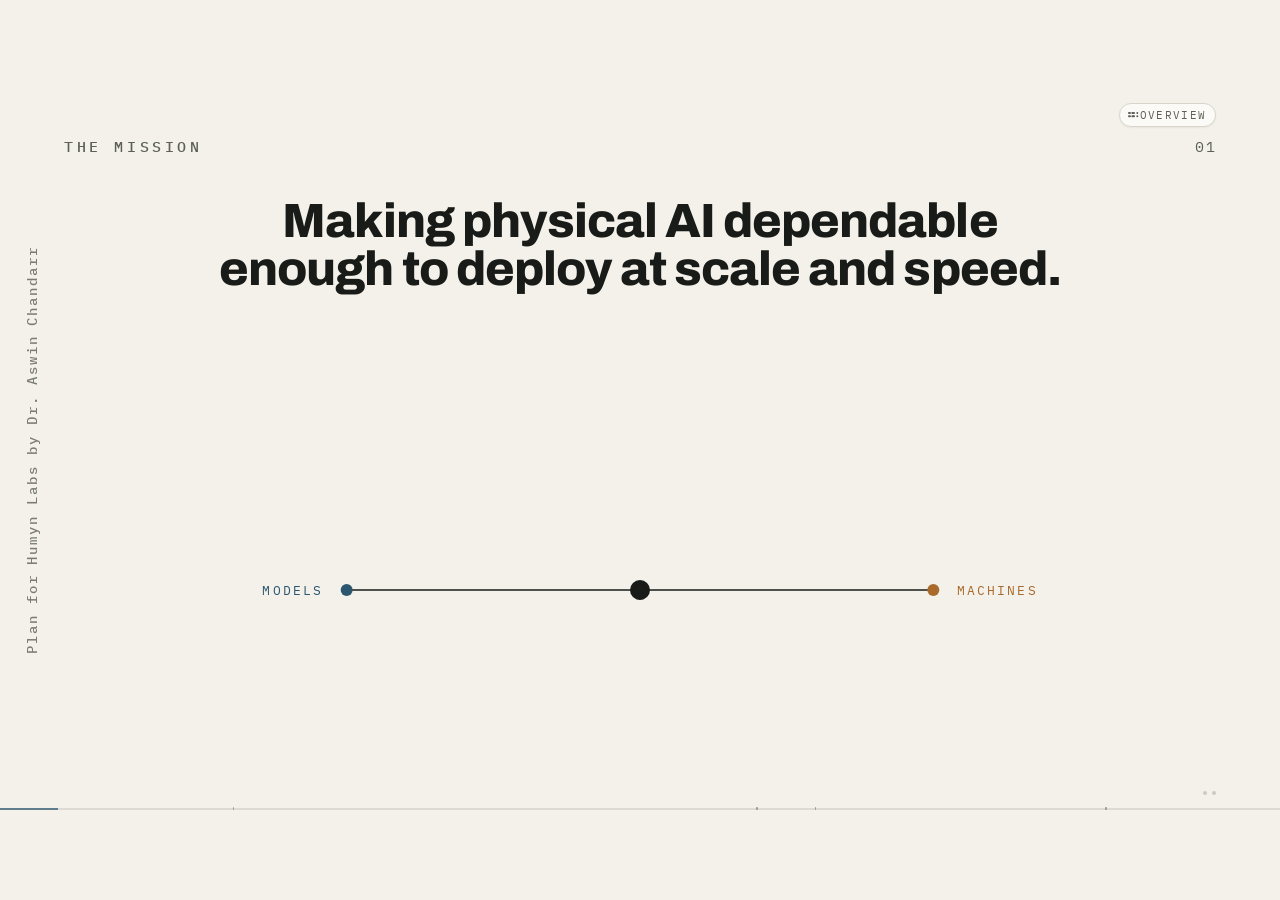
==== commit 7ddeb5c3: "Deck v3: pillar dividers, slide 03 rebuild, slide 12 flywheel cards, close + copy pass - 03: poles r" ====
--- a/physical-ai-deck/index.html
+++ b/physical-ai-deck/index.html
@@ -16,13 +16,17 @@
 <!-- CLAUDE.md / BUILD-ORDER.md: zero-based page indexes where Acts II–V
      begin (0-based page 4 = page 5 = Act II, etc.). engine.js reads this. -->
 <script>
-  window.deckConfig = { actMarkers: [4, 9, 11, 16] };
+  window.deckConfig = { actMarkers: [4, 13, 14, 19] };
 </script>
 
 <!-- 16:9 stage; every page mounts inside #frame -->
 <div id="stage">
   <div id="frame">
     <div id="page-host"></div>
+
+    <!-- standing side mark: one element in the frame chrome, so it shows on
+         every page without touching a single slide file. Reads bottom-to-top. -->
+    <div id="sidemark" aria-hidden="true">Plan for Humyn Labs by Dr. Aswin Chandarr</div>
 
     <!-- chrome -->
     <div id="rail" class="no-advance" aria-hidden="true">
@@ -66,13 +70,16 @@
 <script src="slides/02-end-goal.js"></script>
 <script src="slides/03-fragmentation-convergence.js"></script>
 <script src="slides/04-interaction-modalities.js"></script>
+<script src="slides/04a-pillars.js"></script>
+<script src="slides/04b-divider-adaptation.js"></script>
 <script src="slides/05-adaptation-problem.js"></script>
 <script src="slides/06-adaptation-approach.js"></script>
+<script src="slides/06a-divider-autonomy.js"></script>
 <script src="slides/07-autonomy.js"></script>
+<script src="slides/07a-divider-assurance.js"></script>
 <script src="slides/08-assurance-problem.js"></script>
 <script src="slides/09-assurance-approach.js"></script>
 <script src="slides/10-superhuman.js"></script>
-<script src="slides/11-beachhead-cascade.js"></script>
 <script src="slides/12-team.js"></script>
 <script src="slides/13-india-academy.js"></script>
 <script src="slides/14-agentic-execution.js"></script>
--- a/physical-ai-deck/styles.css
+++ b/physical-ai-deck/styles.css
@@ -239,6 +239,30 @@
   height: calc(7 * var(--px));
   background: var(--fg);
   opacity: .3;
+}
+
+/* standing side mark — the deck's byline, set bottom-to-top in the left
+   gutter (content starts at x96, so it never competes for space). Muted on
+   purpose: it should register once and then disappear into the page.
+   pointer-events:none so a click on it still advances the deck. */
+#sidemark {
+  position: absolute;
+  left: calc(34 * var(--px));
+  top: 50%;
+  transform: translateY(-50%) rotate(180deg);
+  writing-mode: vertical-rl;
+  z-index: 20;
+  pointer-events: none;
+  font-family: var(--font-mono);
+  font-weight: 500;
+  /* was 12.5px @ .38 opacity — ~10px on screen and barely legible. Bigger,
+     darker, and with tighter tracking: wide letter-spacing costs more
+     readability than it buys at this size, especially set vertically. */
+  font-size: clamp(14px, calc(20 * var(--px)), 22px);
+  letter-spacing: .14em;
+  color: var(--fg2);
+  opacity: .8;
+  white-space: nowrap;
 }
 
 #dots {
@@ -2009,6 +2033,25 @@
 }
 .s01-mission b { font-weight: 600; color: var(--fg); }
 
+/* The reach clause arrives on the last beat inside an already-full
+   paragraph, so it needs to read as *new* rather than as more of the same:
+   a mild --panel highlight behind it, matching the boxed lines on 12/19.
+   box-decoration-break keeps the padding and rounding on every line
+   fragment when the clause wraps. */
+.s01-mission-tail {
+  /* Amber-green highlighter tint. --panel on --canvas is a 2-value difference
+     and read as nothing at projector distance, so this steps outside the §4.1
+     ramp on purpose (founder call). One hue, two alphas — change the two rgba
+     triples together to retune. */
+  background: rgba(169, 160, 50, .28);
+  box-shadow: 0 0 0 1px rgba(169, 160, 50, .5);
+  border-radius: calc(6 * var(--px));
+  padding: calc(3 * var(--px)) calc(9 * var(--px));
+  color: var(--fg);
+  -webkit-box-decoration-break: clone;
+  box-decoration-break: clone;
+}
+
 .s01-spine { position: absolute; inset: 0; width: 100%; height: 100%; pointer-events: none; }
 .s01-spine-svg { position: absolute; inset: 0; width: 100%; height: 100%; overflow: visible; }
 
@@ -2031,7 +2074,7 @@
 }
 
 .s01-domains {
-  position: absolute; left: calc(96 * var(--px)); right: calc(96 * var(--px)); top: calc(786 * var(--px));
+  position: absolute; left: calc(96 * var(--px)); right: calc(96 * var(--px)); top: calc(886 * var(--px));
   text-align: center; text-transform: uppercase; letter-spacing: .2em;
   font-size: 16px; color: var(--fg2);
 }
@@ -2044,33 +2087,56 @@
   font-size: 15px; letter-spacing: .1em; color: var(--fg2);
 }
 .s02-title {
-  position: absolute; left: calc(160 * var(--px)); right: calc(160 * var(--px)); top: calc(120 * var(--px));
+  position: absolute; left: calc(160 * var(--px)); right: calc(160 * var(--px)); top: calc(100 * var(--px));
   margin: 0; text-align: center;
+  /* smaller than the shared .title clamp: this title balances onto two
+     lines, and the top satellite (ring top ≈ y196) needs the title's block
+     to clear y200 with room — see tasks/02-end-goal.md acceptance criteria */
+  font-size: clamp(30px, calc(3.1 * var(--vw)), 48px);
 }
 
 .s02-diagram { position: absolute; inset: 0; width: 100%; height: 100%; pointer-events: none; }
 .s02-svg { position: absolute; inset: 0; width: 100%; height: 100%; overflow: visible; }
 
+/* orbit ring — static from base, present the whole time (§ rebuild note 2) */
+.s02-ring { fill: none; stroke: var(--hairline); stroke-width: 1.5; }
+
+/* centre glyph — static from base, no entrance tween (rebuild note 1) */
 .s02-glyph-head { fill: var(--ink); }
 .s02-glyph-body { fill: var(--ink); }
 .s02-centerlbl {
   font-size: 17px; letter-spacing: .24em; text-transform: uppercase; fill: var(--fg2);
 }
 
-.s02-connector { stroke: var(--ink); stroke-width: 1.5; opacity: .55; }
+.s02-connector { stroke: var(--ink); stroke-width: 1.6; opacity: .55; }
 .s02-node { fill: var(--ink); }
 .s02-satlbl {
-  font-family: var(--font-display); font-weight: 700; font-size: 23px; fill: var(--ink);
+  font-family: var(--font-display); font-weight: 700; font-size: 22px; fill: var(--ink);
 }
 .s02-satsub {
-  font-family: var(--font-body); font-size: 17px; fill: var(--fg2);
-}
-
-.s02-takeaway {
-  position: absolute; left: calc(200 * var(--px)); right: calc(200 * var(--px)); top: calc(742 * var(--px));
-  text-align: center;
-}
-.s02-takeaway .carry-punch { text-align: center; }
+  font-family: var(--font-body); font-size: 16px; fill: var(--fg2);
+}
+
+/* boxed takeaway — bordered --panel highlight, pulled down with a clear gap
+   above it from the satellites (rebuild note 3) */
+/* The box's chrome is gated on its own content: only the .carry-punch inside
+   is .step-gated, so painting the fill and border unconditionally left an
+   empty highlight bar sitting on the page from step 0. Border stays in the
+   layout as `transparent` so nothing shifts when it lands. */
+.s02-takeaway-box {
+  position: absolute; left: calc(260 * var(--px)); right: calc(260 * var(--px)); top: calc(836 * var(--px));
+  background: transparent;
+  border: 1.5px solid transparent;
+  border-radius: calc(8 * var(--px));
+  padding: calc(20 * var(--px)) calc(30 * var(--px));
+  text-align: center;
+  transition: background-color .5s var(--ease-out), border-color .5s var(--ease-out);
+}
+.s02-takeaway-box:has(.carry-punch.is-shown) {
+  background: var(--panel);
+  border-color: var(--ink);
+}
+.s02-takeaway-box .carry-punch { text-align: center; margin: 0; }
 
 /* --- Page 03 — Current state & projected future ---------------------------- */
 /* Base = today: three named clouds (models left, bodies right, compute bottom)
@@ -2092,70 +2158,77 @@
   display: flex; justify-content: center; align-items: center; gap: calc(14 * var(--px));
   font-size: 15px; letter-spacing: .18em;
 }
-.s03-marker-cur, .s03-marker-fut { color: var(--fg2); opacity: .4; transition: color .35s, opacity .35s; }
+.s03-marker-cur, .s03-marker-fut { color: var(--fg2); opacity: .4; transition: color .6s var(--ease-out), opacity .6s var(--ease-out); }
 .s03-marker-cur.is-active, .s03-marker-fut.is-active { color: var(--ink); opacity: 1; }
 .s03-marker-arrow { color: var(--fg2); opacity: .55; font-size: 13px; }
 
 .s03-diagram { position: absolute; inset: 0; width: 100%; height: 100%; pointer-events: none; }
 .s03-svg { position: absolute; inset: 0; width: 100%; height: 100%; overflow: visible; }
 
-/* --- current state: the three clouds --- */
-
-.s03-cloud {
-  transform-box: fill-box; transform-origin: center;
-  transition: opacity .5s var(--ease-io), transform .55s var(--ease-io);
-}
-/* beat 1: the pole tightens a touch as it takes on gravity */
-.s03-cloud.is-lit { transform: scale(.97); }
-/* beat 3: it withdraws into the feeder box that replaces it */
+/* --- current state: the three clouds (one per advance beat) --- */
+
+.s03-cloud { transform-box: fill-box; transform-origin: center; }
+/* named with .step, or .step[data-motion="none"]'s `transition: none` outranks
+   this and the clouds snap out of existence instead of withdrawing */
+.s03-cloud.step { transition: opacity .75s var(--ease-io), transform .85s var(--ease-io); }
+/* the resolve: each cloud withdraws into the feeder box that replaces it.
+   Ordered after the .step rules above so it outranks .step.is-shown. */
 .s03-clouds.is-gone .s03-cloud { opacity: 0; transform: scale(.74); }
 
-.s03-hull { fill: var(--hairline); opacity: .14; transition: opacity .45s var(--ease-out); }
-.s03-cloud.is-lit .s03-hull { opacity: .3; }
+/* each pole carries its own tinted field, so the three read as distinct
+   territories rather than one grey wash (model slate · bodies bronze ·
+   compute graphite — GLOBAL §4.1's two accent ramps plus structural ink) */
+.s03-hull { fill: var(--hairline); opacity: .16; }
+.s03-cloud[data-key="model"] .s03-hull { fill: var(--accent-b); opacity: .1; }
+.s03-cloud[data-key="embodiment"] .s03-hull { fill: var(--accent-a); opacity: .1; }
+.s03-cloud[data-key="compute"] .s03-hull { fill: var(--secondary); opacity: .12; }
 
 .s03-polelbl {
   font-family: var(--font-display); font-weight: 700; font-size: 21px; letter-spacing: .06em;
-  fill: var(--fg2); transition: fill .4s var(--ease-out);
-}
-.s03-cloud[data-key="model"].is-lit .s03-polelbl { fill: var(--accent-b); }
-.s03-cloud[data-key="embodiment"].is-lit .s03-polelbl { fill: var(--accent-a); }
-.s03-cloud[data-key="compute"].is-lit .s03-polelbl { fill: var(--fg); }
+  fill: var(--fg2);
+}
+.s03-cloud[data-key="model"] .s03-polelbl { fill: var(--accent-b); }
+.s03-cloud[data-key="embodiment"] .s03-polelbl { fill: var(--accent-a); }
+.s03-cloud[data-key="compute"] .s03-polelbl { fill: var(--fg); }
 
 .s03-polesub {
   font-family: var(--font-mono); font-size: 14px; letter-spacing: .1em;
-  fill: var(--fg2); opacity: 0; transition: opacity .45s var(--ease-out);
-}
-.s03-cloud.is-lit .s03-polesub { opacity: .85; }
+  fill: var(--fg2); opacity: .85;
+}
 
 .s03-node--model { fill: var(--accent-b); }
 .s03-node--embodiment { fill: var(--accent-a); }
 .s03-node--compute { fill: var(--fg2); }
 .s03-nodelbl { font-family: var(--font-mono); font-size: 14px; fill: var(--fg2); }
 
-.s03-ast {
-  font-family: var(--font-mono); font-size: 13px; fill: var(--fg2); opacity: .7;
-}
+/* the asterisk is itself a .step, so its resting opacity has to be scoped to
+   .is-shown — a bare `opacity` here sits later in the file than .step's and
+   would keep it visible before its beat */
+.s03-ast { font-family: var(--font-mono); font-size: 13px; fill: var(--fg2); }
+.s03-ast.is-shown { opacity: .7; }
 
 /* --- current state: the scramble in the middle (HTML layer) --- */
 
 .s03-scramble {
   position: absolute; inset: 0; pointer-events: none;
   transform-origin: 50% 43.5185%;   /* (960, 470) — the orchestrator's seat */
-  transition: transform .5s var(--ease-io), opacity .45s var(--ease-out);
-}
+}
+/* named with .step so the transition survives .step[data-motion="none"]'s
+   `transition: none` — the layer still has to animate its compression */
+.s03-scramble.step { transition: transform .75s var(--ease-io), opacity .65s var(--ease-out); }
 .s03-scramble.is-compressed { transform: scale(.12); opacity: 0; }
 
 .s03-sc { position: absolute; display: flex; align-items: center; gap: calc(8 * var(--px)); white-space: nowrap; }
 .s03-dot {
   display: block; border-radius: 50%; background: var(--fg2); opacity: .55;
   width: calc(6 * var(--px)); height: calc(6 * var(--px));
-  transition: background .4s var(--ease-out), opacity .4s var(--ease-out);
+  transition: background .7s var(--ease-out), opacity .7s var(--ease-out);
 }
 .s03-dot--m { width: calc(10 * var(--px)); height: calc(10 * var(--px)); }
 .s03-dot--l { width: calc(14 * var(--px)); height: calc(14 * var(--px)); }
 .s03-sclbl {
   font-family: var(--font-mono); font-size: 13px; color: var(--fg2); opacity: .8;
-  transition: color .4s var(--ease-out), opacity .4s var(--ease-out);
+  transition: color .7s var(--ease-out), opacity .7s var(--ease-out);
 }
 .s03-scramble.is-ink .s03-dot { background: var(--ink); opacity: 1; }
 .s03-scramble.is-ink .s03-sclbl { color: var(--ink); opacity: 1; }
@@ -2189,18 +2262,33 @@
 
 /* --- bottom: tagline crossfading to the takeaway --- */
 
+/* The scramble's verdict, as a card lifted off the diagram rather than a
+   caption lost in it. Panel on ink with the deck's lift shadow — the
+   authoritative highlight in an off-white/ink system; --alert stays reserved
+   for the weak-joint pages (GLOBAL §4.1). */
 .s03-midcap {
-  position: absolute; left: calc(360 * var(--px)); right: calc(360 * var(--px)); top: calc(574 * var(--px));
-  text-align: center; font-size: 17px; color: var(--fg2);
-}
-/* beat 3 retires the beat-2 caption; .step wins the specificity race with the
-   generic .step[data-motion="none"] transition reset, so name it here too */
-.s03-midcap.step { transition: opacity .3s var(--ease-out); }
+  position: absolute; left: 0; right: 0; top: calc(512 * var(--px));
+  text-align: center;
+}
+.s03-midcap p {
+  /* held to the middle corridor so the card never sits on a pole cloud */
+  display: inline-block; margin: 0; max-width: calc(660 * var(--px));
+  padding: calc(16 * var(--px)) calc(30 * var(--px));
+  line-height: 1.4;
+  background: var(--panel);
+  border: 2px solid var(--ink);
+  border-radius: calc(9 * var(--px));
+  box-shadow: var(--shadow-lg);
+  font-size: clamp(16px, calc(1.06 * var(--vw)), 20px);
+  font-weight: 500; color: var(--fg);
+}
+/* named with .step so it outranks the generic .step[data-motion="none"] reset */
+.s03-midcap.step { transition: opacity .45s var(--ease-out); }
 .s03-midcap.is-gone { opacity: 0; }
 
 .s03-bottom {
-  position: absolute; left: calc(300 * var(--px)); right: calc(300 * var(--px)); top: calc(772 * var(--px));
-  height: calc(76 * var(--px));
+  position: absolute; left: calc(300 * var(--px)); right: calc(300 * var(--px)); top: calc(880 * var(--px));
+  height: calc(72 * var(--px));
 }
 .s03-bottom > * {
   position: absolute; left: 0; right: 0; top: 50%; transform: translateY(-50%);
@@ -2209,7 +2297,7 @@
 .s03-tagline {
   font-family: var(--font-display); font-weight: 600; letter-spacing: -0.01em;
   font-size: clamp(21px, calc(1.56 * var(--vw)), 30px); color: var(--fg);
-  transition: opacity .3s var(--ease-out);
+  transition: opacity .5s var(--ease-out);
 }
 .s03-tagline.is-gone { opacity: 0; }
 .s03-takeaway .carry-punch {
@@ -2237,7 +2325,7 @@
 .s04-svg { position: absolute; inset: 0; width: 100%; height: 100%; overflow: visible; }
 
 .s04-heading {
-  font-family: var(--font-mono); font-weight: 500; font-size: 18px; letter-spacing: .2em;
+  font-family: var(--font-mono); font-weight: 500; font-size: 22px; letter-spacing: .2em;
 }
 
 .s04-line { stroke-width: 1.6; stroke-dasharray: 2 8; opacity: .5; }
@@ -2245,13 +2333,19 @@
 .s04-line--out.s04-line--right { stroke: var(--accent-a); }
 .s04-line--return { stroke: var(--ink); }
 
+/* the shared spine each side's stubs feed into — static, no dash flow */
+.s04-trunk, .s04-link { stroke-width: 1.6; opacity: .32; transition: opacity .4s ease; }
+.s04-trunk--left, .s04-link--left { stroke: var(--accent-b); }
+.s04-trunk--right, .s04-link--right { stroke: var(--accent-a); }
+.s04-fan.is-active .s04-trunk, .s04-fan.is-active .s04-link { opacity: .75; }
+
 .s04-arrow { display: none; }
 .s04-arrow--left { fill: var(--accent-b); }
 .s04-arrow--right { fill: var(--accent-a); }
 line.s04-line--return + .s04-arrow { fill: var(--ink); }
 
 .s04-lbl {
-  font-family: var(--font-body); font-size: 17px; fill: var(--fg2); opacity: .45;
+  font-family: var(--font-body); font-size: 23px; fill: var(--fg2); opacity: .45;
   transition: opacity .4s ease, fill .4s ease;
 }
 .s04-fan.is-active .s04-lbl { opacity: 1; }
@@ -2262,11 +2356,11 @@
 
 .s04-hub { fill: var(--ink); }
 .s04-hublbl {
-  font-size: 16px; letter-spacing: .16em; fill: var(--fg2);
+  font-size: 18px; letter-spacing: .16em; fill: var(--fg2);
 }
 
 .s04-takeaway {
-  position: absolute; left: calc(240 * var(--px)); right: calc(240 * var(--px)); top: calc(716 * var(--px));
+  position: absolute; left: calc(240 * var(--px)); right: calc(240 * var(--px)); top: calc(860 * var(--px));
   text-align: center;
 }
 .s04-takeaway .carry-punch { text-align: center; }
@@ -2287,16 +2381,31 @@
 .s05-chain { position: absolute; inset: 0; width: 100%; height: 100%; pointer-events: none; }
 .s05-chain-svg { position: absolute; inset: 0; width: 100%; height: 100%; overflow: visible; }
 
-.s05-seg { stroke: var(--secondary); stroke-width: 1.6; stroke-dasharray: 2 8; opacity: .6; transition: stroke .2s ease; }
-.s05-seg.is-broken { stroke: var(--alert); stroke-dasharray: 0 22; opacity: 1; }
-.s05-node { fill: var(--secondary); }
+/* The chain carries the whole argument, so it is drawn to be read from the
+   back of a room: heavier dotted links, nodes that punch out of the line with
+   a canvas-coloured rim, and a break that is a *snapped link* — a real gap in
+   the line with an --alert ✕ in it — rather than a segment quietly turned
+   invisible (the previous `stroke-dasharray: 0 22` erased it instead). */
+.s05-seg {
+  stroke: var(--secondary); stroke-width: 2.6; stroke-dasharray: 3 9; opacity: .8;
+  transition: stroke .25s ease, opacity .25s ease, stroke-width .25s ease;
+}
+.s05-seg-grp.is-broken .s05-seg { stroke: var(--alert); stroke-width: 3.2; opacity: 1; }
+
+.s05-node { fill: var(--secondary); stroke: var(--canvas); stroke-width: 3; }
 .s05-node--end { fill: var(--ink); }
-.s05-nodelbl { font-size: 14px; fill: var(--fg2); text-transform: uppercase; letter-spacing: .1em; }
+.s05-nodelbl { font-size: 15px; fill: var(--fg2); text-transform: uppercase; letter-spacing: .1em; }
+.s05-nodelbl--end { fill: var(--ink); font-weight: 500; letter-spacing: .14em; }
+
+/* break marker — rides the midpoint of whichever link is currently snapped */
+.s05-break { opacity: 0; transition: opacity .25s ease; }
+.s05-seg-grp.is-broken .s05-break { opacity: 1; }
+.s05-break-gap { fill: var(--canvas); }
+.s05-break-x { fill: none; stroke: var(--alert); stroke-width: 3.4; stroke-linecap: round; }
 .s05-dropped {
-  font-size: 13px; fill: var(--alert); letter-spacing: .12em; text-transform: uppercase;
-  opacity: 0; transition: opacity .2s ease;
-}
-.s05-dropped.is-shown { opacity: 1; }
+  font-size: 14px; fill: var(--alert); letter-spacing: .14em;
+  text-transform: uppercase; font-weight: 500;
+}
 
 .s05-oneliners {
   position: absolute; left: calc(96 * var(--px)); right: calc(96 * var(--px)); top: calc(360 * var(--px));
@@ -2307,7 +2416,7 @@
 .s05-oneliner b { color: var(--ink); font-weight: 600; }
 
 .s05-cards {
-  position: absolute; left: calc(96 * var(--px)); right: calc(96 * var(--px)); top: calc(432 * var(--px));
+  position: absolute; left: calc(96 * var(--px)); right: calc(96 * var(--px)); top: calc(460 * var(--px));
   display: flex; gap: calc(28 * var(--px));
 }
 .s05-card { flex: 1 1 0; display: flex; flex-direction: column; align-items: center; text-align: center; padding: calc(22 * var(--px)) calc(24 * var(--px)); }
@@ -2327,59 +2436,147 @@
 .s05-tray { fill: none; stroke: var(--ink); stroke-width: 2; }
 
 .s05-takeaway {
-  position: absolute; left: calc(220 * var(--px)); right: calc(220 * var(--px)); top: calc(752 * var(--px));
+  position: absolute; left: calc(220 * var(--px)); right: calc(220 * var(--px)); top: calc(880 * var(--px));
   text-align: center;
 }
 .s05-takeaway .carry-punch { text-align: center; }
 
-/* --- Page 06 — Adaptation · our approach ------------------------------------ */
-
-.s06-kicker { position: absolute; left: calc(96 * var(--px)); top: calc(70 * var(--px)); }
+/* --- Page 06 — Adaptation · our approach ------------------------------------
+   REBUILT to tasks/06-adaptation-approach.md hard bands, now with the
+   conductor orchestration strip. Bands never touch:
+     title 100-185 · cards 210-470 · strip heading ~494, bars 525-745 ·
+     takeaway 790-835.
+   The formula sentence stays deleted (the two + glyphs carry that idea).
+   ------------------------------------------------------------------------- */
+
+.s06-kicker { position: absolute; left: calc(140 * var(--px)); top: calc(70 * var(--px)); }
 .s06-slideno {
-  position: absolute; right: calc(96 * var(--px)); top: calc(70 * var(--px));
+  position: absolute; right: calc(140 * var(--px)); top: calc(70 * var(--px));
   font-size: 15px; letter-spacing: .1em; color: var(--fg2);
 }
-.s06-title { position: absolute; left: calc(96 * var(--px)); right: calc(96 * var(--px)); top: calc(104 * var(--px)); margin: 0; }
-
+.s06-title { position: absolute; left: calc(140 * var(--px)); right: calc(140 * var(--px)); top: calc(110 * var(--px)); margin: 0; }
+
+/* card band — owns y210-470, compacted to make room for the strip below */
 .s06-cards {
-  position: absolute; left: calc(96 * var(--px)); right: calc(96 * var(--px)); top: calc(432 * var(--px));
-  display: flex; align-items: stretch; gap: calc(14 * var(--px));
-}
-.s06-card { flex: 1 1 0; display: flex; flex-direction: column; align-items: center; text-align: center; padding: calc(22 * var(--px)) calc(24 * var(--px)); transition: transform .5s ease; }
-.s06-cards.is-nudged .s06-card:first-child { transform: translateX(calc(6 * var(--px))); }
-.s06-cards.is-nudged .s06-card:last-child { transform: translateX(calc(-6 * var(--px))); }
-
+  position: absolute; left: calc(140 * var(--px)); right: calc(140 * var(--px));
+  top: calc(210 * var(--px)); height: calc(260 * var(--px));
+  display: flex; align-items: stretch; gap: 0;
+}
+.s06-card {
+  flex: 1 1 0; min-width: 0;
+  display: flex; flex-direction: column; align-items: center; justify-content: center;
+  text-align: center;
+  padding: calc(18 * var(--px)) calc(24 * var(--px));
+  border: 1px solid var(--line); border-radius: calc(10 * var(--px));
+  background: transparent; opacity: .45;
+  transition: opacity .5s var(--ease-out), background-color .5s var(--ease-out), box-shadow .5s var(--ease-out);
+}
+/* a card lands when its own title reveals — base state is a faint empty frame */
+.s06-card:has(.s06-card-title.is-shown) {
+  opacity: 1; background: var(--panel); box-shadow: var(--panel-shadow);
+}
+
+/* the operator — a real, visible glyph in the inter-card gutter, centred on
+   the compact card row's mid-height, never a faint hairline */
 .s06-plus {
-  flex: 0 0 auto; align-self: center;
-  font-family: var(--font-mono); font-size: 26px; color: var(--ink); opacity: .8;
-}
-
-.s06-icon { width: 100px; height: 100px; }
+  flex: 0 0 calc(52 * var(--px)); align-self: center;
+  display: flex; align-items: center; justify-content: center;
+  font-family: var(--font-display); font-weight: 700;
+  font-size: clamp(28px, calc(2.1 * var(--vw)), 40px);
+  line-height: 1; color: var(--ink);
+}
+
+.s06-icon { width: calc(90 * var(--px)); height: calc(90 * var(--px)); }
 .s06-icon-svg { width: 100%; height: 100%; overflow: visible; }
-.s06-card-title { font-family: var(--font-display); font-weight: 700; font-size: 23px; margin-top: calc(10 * var(--px)); }
-.s06-card-body { margin: calc(8 * var(--px)) 0 0; color: var(--fg2); font-size: 17px; line-height: 1.45; }
-
-.s06-arc { fill: none; stroke: var(--ink); stroke-linecap: round; }
+.s06-card-title {
+  font-family: var(--font-display); font-weight: 700;
+  font-size: clamp(16px, calc(1.15 * var(--vw)), 21px);
+  margin-top: calc(10 * var(--px)); color: var(--ink);
+}
+/* compact card: one short line only (the strip below carries the depth) */
+.s06-card-body {
+  margin: calc(6 * var(--px)) 0 0; color: var(--fg2);
+  font-size: clamp(12.5px, calc(.86 * var(--vw)), 15px); line-height: 1.35;
+}
+
+/* resolved icon line-work — ink only, no --alert on the solution slide */
+.s06-arc { fill: none; stroke: var(--ink); stroke-linecap: round; stroke-width: 2; }
 .s06-arc--2 { stroke: var(--secondary); }
 .s06-hub { fill: var(--ink); }
 
 .s06-device { fill: none; stroke: var(--ink); stroke-width: 2; }
 .s06-blob { fill: var(--panel); stroke: var(--ink); stroke-width: 1.6; }
 
-.s06-funnel { fill: none; stroke: var(--secondary); stroke-width: 1.6; }
+.s06-frame { fill: none; stroke: var(--secondary); stroke-width: 1.6; }
+.s06-funnel { fill: none; stroke: var(--ink); stroke-width: 1.8; stroke-linejoin: round; }
 .s06-stream { stroke: var(--ink); stroke-width: 2; stroke-dasharray: 3 6; }
 .s06-token { fill: var(--ink); }
 
-.s06-equals {
-  position: absolute; left: calc(96 * var(--px)); right: calc(96 * var(--px)); top: calc(700 * var(--px));
-  text-align: center; font-size: 16px; color: var(--ink); letter-spacing: .01em;
-}
-
+/* --- the conductor orchestration strip (y ~508-784) ---------------------
+   A wider gap now separates the card row (bottom y470) from the strip
+   (heading starts y508 — a 38px gutter, up from the original ~16px) per
+   founder feedback. Bar label/phrase/frequency text moved from hand-placed
+   SVG to a centred HTML flex row per bar — bigger, reliably centred, and
+   the rail/flow-segment SVG columns (x1590/x1614) sit safely outside the
+   centred content zone (x170-1560) regardless of text length. */
+
+.s06-strip-heading {
+  position: absolute; left: calc(140 * var(--px)); right: calc(140 * var(--px)); top: calc(508 * var(--px));
+  margin: 0; text-transform: uppercase; letter-spacing: .04em;
+  font-size: clamp(14px, calc(.98 * var(--vw)), 17px); color: var(--fg2);
+}
+
+.s06-bars { position: absolute; inset: 0; pointer-events: none; }
+.s06-bar {
+  position: absolute; left: calc(140 * var(--px)); right: calc(140 * var(--px));
+  border: 1px solid var(--hairline); border-radius: calc(6 * var(--px));
+  display: flex; align-items: center; justify-content: center;
+}
+/* the centred trio: bold label — phrase — boxed frequency chip. A normal
+   (non-absolute) flex child of .s06-bar, so its parent's justify-content:
+   center actually centers it — typical content width (~600-700px) stays
+   well clear of the rail (x~146-170) and flow columns (x1590/1614) either
+   side of the bar's full 140-1780 width regardless. */
+.s06-bar-content {
+  display: flex; align-items: baseline; justify-content: center;
+  gap: calc(26 * var(--px));
+}
+.s06-bar-label {
+  font-weight: 600; letter-spacing: .04em; color: var(--ink);
+  font-size: clamp(19px, calc(1.4 * var(--vw)), 25px);
+  white-space: nowrap;
+}
+.s06-bar-phrase {
+  color: var(--fg2); white-space: nowrap;
+  font-size: clamp(16px, calc(1.15 * var(--vw)), 20px);
+}
+.s06-freq-chip {
+  border: 1.5px solid var(--ink); border-radius: 999px;
+  padding: calc(6 * var(--px)) calc(18 * var(--px));
+  letter-spacing: .05em; color: var(--ink); white-space: nowrap;
+  font-size: clamp(15px, calc(1.05 * var(--vw)), 18px);
+}
+
+.s06-strip { position: absolute; inset: 0; width: 100%; height: 100%; pointer-events: none; }
+.s06-strip-svg { position: absolute; inset: 0; width: 100%; height: 100%; overflow: visible; }
+
+.s06-rail { stroke: var(--ink); stroke-width: 4; stroke-linecap: round; }
+.s06-rail-label { font-size: 13px; letter-spacing: .22em; fill: var(--fg2); }
+
+/* per-bar down/up flow segments — each ticks at that layer's own tempo
+   (reasoning slow, reactive medium, reflex fast); dasharray required by
+   Anim.flow. */
+.s06-flow { fill: none; stroke: var(--ink); stroke-width: 2; stroke-dasharray: 3 7; opacity: .7; }
+.s06-flow-lbl { font-size: 13px; letter-spacing: .06em; fill: var(--fg2); }
+.s06-arrowhead { fill: var(--ink); }
+
+/* takeaway — lands after the strip, with its own clear gap below y784 */
 .s06-takeaway {
-  position: absolute; left: calc(220 * var(--px)); right: calc(220 * var(--px)); top: calc(752 * var(--px));
-  text-align: center;
-}
-.s06-takeaway .carry-punch { text-align: center; }
+  position: absolute; left: calc(220 * var(--px)); right: calc(220 * var(--px));
+  top: calc(806 * var(--px));
+  text-align: center;
+}
+.s06-takeaway .carry-punch { text-align: center; font-size: clamp(19px, calc(1.3 * var(--vw)), 25px); }
 
 /* --- Page 07 — Autonomy = Competence ----------------------------------------- */
 
@@ -2390,34 +2587,26 @@
 }
 .s07-title { position: absolute; left: calc(96 * var(--px)); right: calc(96 * var(--px)); top: calc(104 * var(--px)); margin: 0; }
 
-.s07-track { position: absolute; inset: 0; width: 100%; height: 100%; pointer-events: none; }
-.s07-track-svg { position: absolute; inset: 0; width: 100%; height: 100%; overflow: visible; }
-
-.s07-foil { transition: opacity .6s ease; }
-.s07-foil.is-dim { opacity: .38; }
-.s07-foil-lbl { font-size: 14px; letter-spacing: .14em; fill: var(--fg2); }
-.s07-firehose { stroke: var(--secondary); stroke-width: 1.6; stroke-dasharray: 2 7; }
-.s07-foil-model { fill: var(--panel); stroke: var(--secondary); stroke-width: 1.6; }
-.s07-fumble { font-size: 14px; letter-spacing: .04em; fill: var(--alert); }
-
-.s07-baseline { stroke: var(--hairline); stroke-width: 2; }
-.s07-stationdot { fill: var(--ink); }
-.s07-loop { fill: none; stroke: var(--ink); stroke-width: 2; stroke-dasharray: 2 8; }
-
-.s07-stationlbl { font-family: var(--font-display); font-weight: 700; font-size: 21px; fill: var(--ink); }
-.s07-stationsub { font-family: var(--font-body); font-size: 15px; fill: var(--fg2); }
-.s07-policy { font-size: 14px; letter-spacing: .12em; fill: var(--ink); }
-
+.s07-ring-wrap { position: absolute; inset: 0; width: 100%; height: 100%; pointer-events: none; }
+.s07-ring-svg { position: absolute; inset: 0; width: 100%; height: 100%; overflow: visible; }
+
+/* the track the four stages sit on — always present, circulates from step 4 */
+.s07-ring { fill: none; stroke: var(--hairline); stroke-width: 2; stroke-dasharray: 2 8; }
+.s07-node-ghost { fill: none; stroke: var(--hairline); stroke-width: 1.6; }
+.s07-node { fill: var(--ink); }
+.s07-arc { stroke: var(--ink); stroke-width: 2.5; stroke-linecap: round; }
+.s07-arrowhead { fill: var(--ink); }
+
+/* the central hub a correction lands in */
+.s07-hub { fill: none; stroke: var(--hairline); stroke-width: 1.5; }
+.s07-policy { font-size: 16px; letter-spacing: .18em; fill: var(--fg2); }
 .s07-pulse { fill: var(--ink); opacity: 0; }
-.s07-outtick { opacity: 0; transition: opacity .3s ease; }
-.s07-outtick.is-fixed { opacity: 1; }
-.s07-tick-wobble { stroke: var(--alert); stroke-width: 1.8; stroke-linecap: round; stroke-linejoin: round; opacity: 1; transition: opacity .3s ease; }
-.s07-tick-straight { stroke: var(--ink); stroke-width: 1.8; stroke-linecap: round; opacity: 0; transition: opacity .3s ease .25s; }
-.s07-outtick.is-fixed .s07-tick-wobble { opacity: 0; }
-.s07-outtick.is-fixed .s07-tick-straight { opacity: 1; }
+
+.s07-stationlbl { font-family: var(--font-display); font-weight: 700; font-size: 23px; fill: var(--ink); }
+.s07-stationsub { font-family: var(--font-body); font-size: 16px; fill: var(--fg2); }
 
 .s07-takeaway {
-  position: absolute; left: calc(220 * var(--px)); right: calc(220 * var(--px)); top: calc(736 * var(--px));
+  position: absolute; left: calc(220 * var(--px)); right: calc(220 * var(--px)); top: calc(880 * var(--px));
   text-align: center;
 }
 .s07-takeaway .carry-punch { text-align: center; }
@@ -2455,7 +2644,7 @@
 .s08-version { font-size: 15px; letter-spacing: .12em; fill: var(--fg2); }
 
 .s08-consequence-wrap {
-  position: absolute; left: calc(300 * var(--px)); right: calc(300 * var(--px)); top: calc(622 * var(--px));
+  position: absolute; left: calc(300 * var(--px)); right: calc(300 * var(--px)); top: calc(700 * var(--px));
   display: flex; flex-direction: column; gap: calc(10 * var(--px)); text-align: center;
 }
 .s08-consequence { margin: 0; font-size: 18px; color: var(--fg); }
@@ -2464,7 +2653,7 @@
 .s08-mandate { margin: 0; font-size: 18px; color: var(--ink); font-weight: 500; }
 
 .s08-takeaway {
-  position: absolute; left: calc(220 * var(--px)); right: calc(220 * var(--px)); top: calc(756 * var(--px));
+  position: absolute; left: calc(220 * var(--px)); right: calc(220 * var(--px)); top: calc(880 * var(--px));
   text-align: center;
 }
 .s08-takeaway .carry-punch { text-align: center; }
@@ -2496,7 +2685,7 @@
 .s09-version { font-size: 15px; letter-spacing: .1em; fill: var(--fg2); }
 
 .s09-delivs {
-  position: absolute; left: calc(1000 * var(--px)); right: calc(96 * var(--px)); top: calc(322 * var(--px));
+  position: absolute; left: calc(1000 * var(--px)); right: calc(96 * var(--px)); top: calc(340 * var(--px));
   display: flex; flex-direction: column; gap: calc(20 * var(--px));
 }
 .s09-deliv-head { display: flex; align-items: baseline; gap: calc(12 * var(--px)); flex-wrap: wrap; }
@@ -2504,12 +2693,17 @@
 .s09-deliv-body { margin: calc(4 * var(--px)) 0 0; color: var(--fg2); font-size: 15px; line-height: 1.4; }
 
 .s09-takeaway {
-  position: absolute; left: calc(180 * var(--px)); right: calc(180 * var(--px)); top: calc(742 * var(--px));
+  position: absolute; left: calc(180 * var(--px)); right: calc(180 * var(--px)); top: calc(880 * var(--px));
   text-align: center;
 }
 .s09-takeaway .carry-punch { text-align: center; font-size: clamp(19px, calc(1.35 * var(--vw)), 26px); }
 
-/* --- Page 10 — Superhuman ----------------------------------------------------- */
+/* --- Page 10 — Superhuman -----------------------------------------------------
+   FULL REDESIGN (tasks/10-superhuman.md). Every text element sits in a real
+   box laid out by flex — no absolute-positioned SVG text. The only SVG is the
+   decorative merge connector between the two flex columns; it carries no text.
+   Bands: title 104-200 · row 1 250-560 · row 2 600-720 · takeaway 770.
+   ------------------------------------------------------------------------- */
 
 .s10-kicker { position: absolute; left: calc(96 * var(--px)); top: calc(70 * var(--px)); }
 .s10-slideno {
@@ -2518,43 +2712,121 @@
 }
 .s10-title { position: absolute; left: calc(96 * var(--px)); right: calc(96 * var(--px)); top: calc(104 * var(--px)); margin: 0; }
 
-.s10-diagram { position: absolute; inset: 0; width: 100%; height: 100%; pointer-events: none; }
-.s10-svg { position: absolute; inset: 0; width: 100%; height: 100%; overflow: visible; }
-
-.s10-stream-dot { fill: var(--ink); }
-.s10-stream-lbl { font-family: var(--font-mono); font-size: 16px; letter-spacing: .04em; fill: var(--fg2); }
-
-.s10-integrated {
-  fill: var(--ink); opacity: .3; transition: opacity .5s ease, transform .5s ease;
-  transform-box: fill-box; transform-origin: center;
-}
-.s10-integrated.is-active { opacity: 1; transform: scale(1.15); }
-.s10-together { font-size: 16px; fill: var(--fg2); font-style: italic; }
-
-.s10-arrow { stroke: var(--ink); stroke-width: 2; }
-.s10-goalvalue { font-size: 16px; fill: var(--fg2); }
-
-.s10-goal { fill: var(--ink); opacity: .3; transition: opacity .5s ease; }
-.s10-goal.is-active { opacity: 1; }
-.s10-goal-super { font-size: 19px; letter-spacing: .2em; fill: var(--ink); }
-.s10-goal-sub { font-size: 15px; fill: var(--fg2); }
-
-.s10-chain-word { font-size: 15px; letter-spacing: .04em; fill: var(--ink); text-transform: uppercase; }
-.s10-chain-arrow { font-size: 15px; fill: var(--fg2); }
-
-.s10-tieline { stroke: var(--secondary); stroke-width: 1.4; stroke-dasharray: 2 7; opacity: .45; }
-
-.s10-beachhead-wrap {
-  position: absolute; left: calc(300 * var(--px)); right: calc(300 * var(--px)); top: calc(686 * var(--px));
-  display: flex; justify-content: center;
-}
-.s10-beachhead { margin: 0; text-align: center; color: var(--fg2); font-size: 17px; line-height: 1.4; }
+/* --- row 1: pillars -> merge -> goal ------------------------------------- */
+.s10-row1 {
+  position: absolute; left: calc(200 * var(--px)); right: calc(200 * var(--px));
+  top: calc(250 * var(--px)); height: calc(310 * var(--px));
+  display: flex; align-items: center; justify-content: space-between;
+  gap: calc(24 * var(--px));
+}
+
+.s10-pillars { display: flex; flex-direction: column; gap: calc(16 * var(--px)); }
+.s10-pillar {
+  width: calc(400 * var(--px)); height: calc(76 * var(--px));
+  background: var(--panel); border: 1px solid var(--line);
+  border-radius: calc(8 * var(--px));
+  padding: 0 calc(24 * var(--px));
+  display: flex; align-items: center; gap: calc(12 * var(--px));
+}
+.s10-pillar b {
+  font-family: var(--font-display); font-weight: 800; letter-spacing: -.005em;
+  font-size: clamp(16px, calc(1.15 * var(--vw)), 21px); color: var(--ink);
+}
+.s10-pillar i {
+  font-style: normal; color: var(--fg2);
+  font-size: clamp(14px, calc(1 * var(--vw)), 18px);
+}
+.s10-pillar-sep { color: var(--line); }
+
+/* merge connector — decorative only, no text inside the svg */
+.s10-merge {
+  flex: 0 0 calc(300 * var(--px));
+  display: flex; flex-direction: column; align-items: center; gap: calc(10 * var(--px));
+}
+.s10-merge-label {
+  font-size: clamp(11px, calc(.78 * var(--vw)), 14px);
+  letter-spacing: .12em; text-transform: uppercase; color: var(--fg2);
+  text-align: center; white-space: nowrap;
+}
+.s10-merge-svg { width: calc(300 * var(--px)); height: calc(260 * var(--px)); overflow: visible; }
+.s10-merge-line {
+  fill: none; stroke: var(--ink); stroke-width: 2; opacity: .28;
+  transition: opacity .45s var(--ease-out);
+}
+.s10-merge-head { fill: var(--ink); opacity: .28; transition: opacity .45s var(--ease-out); }
+/* step 1 lights the connector up — the "not a sequence" beat */
+.s10-merge:has(.s10-merge-label.is-shown) .s10-merge-line,
+.s10-merge:has(.s10-merge-label.is-shown) .s10-merge-head { opacity: 1; }
+
+/* the goal box — heaviest element on the page */
+.s10-goal {
+  flex: 0 0 calc(520 * var(--px)); height: calc(200 * var(--px));
+  background: var(--panel);
+  border: 1px solid var(--line);
+  border-radius: calc(10 * var(--px));
+  padding: calc(24 * var(--px)) calc(28 * var(--px));
+  display: flex; flex-direction: column; align-items: center; justify-content: center;
+  gap: calc(8 * var(--px));
+  transition: border-color .5s var(--ease-out), box-shadow .5s var(--ease-out);
+}
+/* base = outline only; step 2 fills it and thickens the border to ink */
+.s10-goal:has(.s10-goal-word.is-shown) {
+  border: 2.5px solid var(--ink);
+  box-shadow: var(--shadow-lg);
+}
+.s10-goal-word {
+  font-family: var(--font-display); font-weight: 800; letter-spacing: -.015em;
+  font-size: clamp(30px, calc(2.7 * var(--vw)), 46px); color: var(--ink);
+  line-height: 1;
+}
+.s10-goal-sub {
+  color: var(--fg2); text-align: center;
+  font-size: clamp(14px, calc(1.05 * var(--vw)), 19px);
+}
+.s10-goal-chip {
+  margin-top: calc(6 * var(--px));
+  border: 1px solid var(--line); border-radius: 999px;
+  padding: calc(5 * var(--px)) calc(14 * var(--px));
+  font-size: clamp(10px, calc(.72 * var(--vw)), 12.5px);
+  letter-spacing: .08em; text-transform: uppercase; color: var(--fg2);
+  white-space: nowrap;
+}
+
+/* --- row 2: the reasoning chain ------------------------------------------ */
+.s10-chainband {
+  position: absolute; left: calc(140 * var(--px)); right: calc(140 * var(--px));
+  top: calc(600 * var(--px)); min-height: calc(120 * var(--px));
+  display: flex; align-items: center; justify-content: center;
+  gap: calc(34 * var(--px));
+}
+.s10-chain-label {
+  flex: 0 0 auto; max-width: calc(430 * var(--px)); text-align: left;
+  font-size: clamp(11.5px, calc(.82 * var(--vw)), 14px); line-height: 1.4;
+  letter-spacing: .09em; text-transform: uppercase; color: var(--fg2);
+}
+.s10-chain { display: flex; align-items: center; gap: calc(14 * var(--px)); }
+.s10-chain-box {
+  border: 1px solid var(--line); border-radius: calc(7 * var(--px));
+  background: var(--panel);
+  padding: calc(13 * var(--px)) calc(22 * var(--px));
+  font-size: clamp(12px, calc(.88 * var(--vw)), 15px);
+  letter-spacing: .1em; text-transform: uppercase; color: var(--ink);
+  white-space: nowrap;
+}
+/* the chain's destination reads as the payoff — ink, never --alert */
+.s10-chain-box--end { border-color: var(--ink); border-width: 2px; font-weight: 500; }
+.s10-chain-arrow {
+  font-size: clamp(15px, calc(1.1 * var(--vw)), 20px); color: var(--ink);
+  line-height: 1;
+}
 
 .s10-takeaway {
-  position: absolute; left: calc(220 * var(--px)); right: calc(220 * var(--px)); top: calc(748 * var(--px));
+  position: absolute; left: calc(220 * var(--px)); right: calc(220 * var(--px));
+  top: calc(770 * var(--px));
   text-align: center;
 }
 .s10-takeaway .carry-punch { text-align: center; }
+.s10-takeaway .carry-line { text-align: center; }
 
 /* --- Page 11 — The advantage of the hardest --------------------------------- */
 
@@ -2600,8 +2872,8 @@
   margin: 0; color: var(--fg); font-family: var(--font-body);
   font-size: clamp(15px, calc(1.02 * var(--vw)), 18px); line-height: 1.4;
 }
-.s11-line-prove { top: calc(648 * var(--px)); }
-.s11-line-cascade { top: calc(686 * var(--px)); }
+.s11-line-prove { top: calc(720 * var(--px)); }
+.s11-line-cascade { top: calc(758 * var(--px)); }
 
 /* advantages, right column, roughly parallel to the ladder rows */
 .s11-advantages {
@@ -2616,7 +2888,7 @@
 .s11-adv b { color: var(--ink); font-weight: 700; }
 
 .s11-takeaway {
-  position: absolute; left: calc(180 * var(--px)); right: calc(180 * var(--px)); top: calc(748 * var(--px));
+  position: absolute; left: calc(180 * var(--px)); right: calc(180 * var(--px)); top: calc(870 * var(--px));
   text-align: center;
 }
 .s11-takeaway .carry-punch { text-align: center; font-size: clamp(19px, calc(1.35 * var(--vw)), 26px); }
@@ -2633,8 +2905,8 @@
   font-size: 15px; letter-spacing: .1em; color: var(--fg2);
 }
 .s12-context {
-  position: absolute; right: calc(96 * var(--px)); top: calc(100 * var(--px));
-  max-width: calc(430 * var(--px));
+  position: absolute; right: calc(96 * var(--px)); top: calc(104 * var(--px));
+  max-width: calc(760 * var(--px));
   font-size: 12px; letter-spacing: .12em; text-transform: uppercase;
   text-align: right; color: var(--fg2); opacity: .55;
 }
@@ -2653,17 +2925,43 @@
   font-size: 19px; text-transform: uppercase;
 }
 
-/* lab nodes: dot + bold label + secondary charter, revealed one at a time */
+/* lab nodes: just the ink disc — name and charter live in the card below */
 .s12-lab-node { fill: var(--ink); transform-box: fill-box; transform-origin: center; }
-.s12-lab-label { font-family: var(--font-display); font-weight: 700; font-size: 22px; fill: var(--ink); }
-.s12-lab-charter { font-family: var(--font-body); font-size: 14.5px; line-height: 1.4; fill: var(--secondary); }
+
+/* charter cards — one per lab, on the side of its node that faces open
+   space, so the ring stays clear. A mild --panel box: hairline border and
+   the small token shadow, nothing louder. */
+.s12-card {
+  position: absolute;
+  background: var(--panel);
+  border: 1px solid var(--line);
+  border-radius: calc(10 * var(--px));
+  box-shadow: var(--shadow-sm);
+  padding: calc(14 * var(--px)) calc(20 * var(--px));
+}
+.s12-card[data-align="center"] { text-align: center; }
+.s12-card[data-align="left"]   { text-align: left; }
+.s12-card[data-align="right"]  { text-align: right; }
+
+.s12-card-label {
+  font-family: var(--font-display); font-weight: 700;
+  font-size: clamp(15px, calc(1.15 * var(--vw)), 22px);
+  color: var(--fg); line-height: 1.1;
+}
+.s12-card-charter {
+  margin: calc(5 * var(--px)) 0 0;
+  /* low floor on purpose: the clamp minimum is what forces the wrap that
+     used to push this card into the ring */
+  font-size: clamp(12px, calc(.94 * var(--vw)), 17px);
+  line-height: 1.4; color: var(--fg2);
+}
 
 /* flywheel cycle — drawn + flowed together on the payoff beat only */
 .s12-arrow { fill: none; stroke: var(--ink); stroke-width: 2.5; stroke-linecap: round; stroke-dasharray: 2 9; }
 .s12-arrow--emph { stroke-width: 5; }
 
 .s12-takeaway {
-  position: absolute; left: calc(200 * var(--px)); right: calc(200 * var(--px)); top: calc(802 * var(--px));
+  position: absolute; left: calc(200 * var(--px)); right: calc(200 * var(--px)); top: calc(845 * var(--px));
   text-align: center;
 }
 .s12-takeaway .carry { align-items: center; }
@@ -2734,7 +3032,7 @@
 
 .s13-cost {
   position: absolute;
-  left: calc(650 * var(--px)); width: calc(520 * var(--px));
+  left: calc(630 * var(--px)); width: calc(600 * var(--px));
   top: calc(584 * var(--px));
   text-align: center;
 }
@@ -2762,7 +3060,7 @@
 
 .s13-cap-academy {
   position: absolute;
-  left: calc(1220 * var(--px)); width: calc(600 * var(--px));
+  left: calc(1244 * var(--px)); width: calc(580 * var(--px));
   top: calc(600 * var(--px));
   text-align: left;
   margin: 0;
@@ -2779,7 +3077,7 @@
 .s13-geo {
   position: absolute;
   left: calc(300 * var(--px)); right: calc(300 * var(--px));
-  top: calc(700 * var(--px));
+  top: calc(780 * var(--px));
   margin: 0;
   text-align: center;
   text-transform: uppercase;
@@ -2794,7 +3092,7 @@
 .s13-geo-india { color: var(--accent-b); font-weight: 500; }
 .s13-geo-us { color: var(--accent-a); font-weight: 500; }
 
-.s13-takeaway { position: absolute; left: calc(180 * var(--px)); right: calc(180 * var(--px)); top: calc(750 * var(--px)); text-align: center; }
+.s13-takeaway { position: absolute; left: calc(180 * var(--px)); right: calc(180 * var(--px)); top: calc(880 * var(--px)); text-align: center; }
 .s13-takeaway .carry-punch { text-align: center; font-size: clamp(19px, calc(1.35 * var(--vw)), 26px); }
 
 /* --- Page 14 — Agentic execution --------------------------------- */
@@ -2852,17 +3150,24 @@
   fill: var(--fg2);
 }
 
-/* lit station labels (full weight, revealed per step) */
-.s14-lit-label {
-  font-size: 15px;
-  font-weight: 500;
-  letter-spacing: .14em;
-  text-transform: uppercase;
-  fill: var(--ink);
-}
-.s14-lit-sub {
-  font-size: 13px;
-  fill: var(--fg2);
+/* A station's label is drawn once, by the skeleton layer. When that station's
+   .step group lights up, the skeleton group comes to full strength instead of
+   a second copy of the same text being painted over the faint one (which read
+   as bolded, doubled type at every station). Transition matches .step. */
+.s14-skel-station { transition: opacity 500ms var(--ease-out); }
+.s14-flow-svg:has(.s14-station-lit--humans.is-shown) .s14-skel-station[data-k="humans"],
+.s14-flow-svg:has(.s14-station-lit--agents.is-shown) .s14-skel-station[data-k="agents"],
+.s14-flow-svg:has(.s14-station-lit--gate.is-shown)   .s14-skel-station[data-k="gate"],
+.s14-flow-svg:has(.s14-station-lit--ship.is-shown)   .s14-skel-station[data-k="ship"] {
+  opacity: 1;
+}
+/* the lit group supplies the filled node art only; its faint skeleton circle
+   would otherwise show through the solid node underneath it. */
+.s14-flow-svg:has(.s14-station-lit--humans.is-shown) .s14-skel-station[data-k="humans"] .s14-skel-shape,
+.s14-flow-svg:has(.s14-station-lit--agents.is-shown) .s14-skel-station[data-k="agents"] .s14-skel-shape,
+.s14-flow-svg:has(.s14-station-lit--gate.is-shown)   .s14-skel-station[data-k="gate"] .s14-skel-shape,
+.s14-flow-svg:has(.s14-station-lit--ship.is-shown)   .s14-skel-station[data-k="ship"] .s14-skel-shape {
+  opacity: 0;
 }
 
 .s14-node--humans { fill: var(--ink); }
@@ -2901,7 +3206,7 @@
 
 .s14-captions {
   position: absolute;
-  top: calc(600 * var(--px));
+  top: calc(660 * var(--px));
 }
 .s14-caption {
   position: absolute;
@@ -2919,7 +3224,7 @@
 
 /* --- takeaway (central band, never bottom-anchored) --- */
 
-.s14-takeaway { position: absolute; left: calc(180 * var(--px)); right: calc(180 * var(--px)); top: calc(750 * var(--px)); text-align: center; }
+.s14-takeaway { position: absolute; left: calc(180 * var(--px)); right: calc(180 * var(--px)); top: calc(880 * var(--px)); text-align: center; }
 .s14-takeaway .carry-punch { text-align: center; font-size: clamp(19px, calc(1.35 * var(--vw)), 26px); }
 
 /* --- Page 15 — IP strategy --------------------------------- */
@@ -2932,7 +3237,7 @@
   position: absolute;
   left: calc(210 * var(--px));
   right: calc(210 * var(--px));
-  top: calc(320 * var(--px));
+  top: calc(340 * var(--px));
   height: calc(300 * var(--px));
   display: flex;
   gap: calc(60 * var(--px));
@@ -3007,7 +3312,7 @@
   position: absolute;
   left: calc(210 * var(--px));
   right: calc(210 * var(--px));
-  top: calc(660 * var(--px));
+  top: calc(760 * var(--px));
   text-align: center;
   font-family: var(--font-body);
   font-size: clamp(16px, calc(1.05 * var(--vw)), 19px);
@@ -3015,7 +3320,7 @@
   margin: 0;
 }
 
-.s15-takeaway { position: absolute; left: calc(180 * var(--px)); right: calc(180 * var(--px)); top: calc(730 * var(--px)); text-align: center; }
+.s15-takeaway { position: absolute; left: calc(180 * var(--px)); right: calc(180 * var(--px)); top: calc(870 * var(--px)); text-align: center; }
 .s15-takeaway .carry-punch { text-align: center; font-size: clamp(19px, calc(1.35 * var(--vw)), 26px); }
 
 /* --- Page 16 — Roadmap --------------------------------- */
@@ -3043,23 +3348,32 @@
    shared `.step[data-motion="none"]{transform:none}` rule outranks a page's
    own single-class transform by specificity and silently wins. */
 .s16-stage-label {
-  position: absolute; top: calc(348 * var(--px)); width: calc(320 * var(--px));
+  position: absolute; top: calc(300 * var(--px)); width: calc(320 * var(--px));
   text-align: center;
   font-family: var(--font-display); font-weight: 700; letter-spacing: -.01em;
   font-size: clamp(20px, calc(1.55 * var(--vw)), 27px); color: var(--fg); margin: 0;
 }
+/* one flowing column per stage — the three lines stack with real gaps, so a
+   two-line deliverable pushes the proof line and chip down instead of being
+   overprinted by them. */
+.s16-stage-body {
+  position: absolute; top: calc(540 * var(--px)); width: calc(300 * var(--px));
+  display: flex; flex-direction: column; align-items: center;
+  gap: calc(9 * var(--px));
+}
+/* min-heights reserve the worst-case wrap (deliverable 2 lines, proof 3) so
+   every stage's chip lands on one common baseline across the timeline. */
 .s16-stage-deliverable {
-  position: absolute; top: calc(504 * var(--px)); width: calc(300 * var(--px));
-  text-align: center;
+  width: 100%; text-align: center; min-height: calc(2 * 1.36em);
   font-size: clamp(14.5px, calc(1.02 * var(--vw)), 18px); line-height: 1.36; color: var(--fg); margin: 0;
 }
 .s16-stage-proof {
-  position: absolute; top: calc(548 * var(--px)); width: calc(300 * var(--px));
-  text-align: center; font-style: italic;
+  width: 100%; text-align: center; font-style: italic; line-height: 1.36;
+  min-height: calc(3 * 1.36em);
   font-size: clamp(12.5px, calc(.9 * var(--vw)), 15px); color: var(--fg2); margin: 0;
 }
 .s16-chip {
-  position: absolute; top: calc(586 * var(--px)); width: calc(160 * var(--px));
+  width: calc(160 * var(--px));
   border: 1px solid var(--hairline); border-radius: calc(20 * var(--px));
   padding: calc(4 * var(--px)) calc(8 * var(--px));
   font-size: clamp(10.5px, calc(.72 * var(--vw)), 12px); letter-spacing: .06em;
@@ -3067,7 +3381,7 @@
   text-align: center; white-space: nowrap; overflow: hidden; text-overflow: ellipsis;
 }
 
-.s16-takeaway { position: absolute; left: calc(180 * var(--px)); right: calc(180 * var(--px)); top: calc(720 * var(--px)); text-align: center; }
+.s16-takeaway { position: absolute; left: calc(180 * var(--px)); right: calc(180 * var(--px)); top: calc(860 * var(--px)); text-align: center; }
 .s16-takeaway .carry-punch { text-align: center; font-size: clamp(19px, calc(1.35 * var(--vw)), 26px); }
 
 /* --- Page 17 — What breaks this --------------------------------- */
@@ -3087,7 +3401,7 @@
 
 .s17-rows {
   position: absolute;
-  left: calc(96 * var(--px)); right: calc(96 * var(--px)); top: calc(302 * var(--px));
+  left: calc(96 * var(--px)); right: calc(96 * var(--px)); top: calc(330 * var(--px));
   display: flex;
   flex-direction: column;
 }
@@ -3122,7 +3436,7 @@
   color: var(--ink);
 }
 
-.s17-takeaway { position: absolute; left: calc(180 * var(--px)); right: calc(180 * var(--px)); top: calc(750 * var(--px)); text-align: center; }
+.s17-takeaway { position: absolute; left: calc(180 * var(--px)); right: calc(180 * var(--px)); top: calc(870 * var(--px)); text-align: center; }
 .s17-takeaway .carry-punch { text-align: center; font-size: clamp(19px, calc(1.35 * var(--vw)), 26px); }
 
 /* --- Page 18 — Beyond a single robot --------------------------------- */
@@ -3147,11 +3461,11 @@
 }
 .s18-core.is-orchestrating { transform: scale(1.12); }
 
-.s18-corelbl { font-size: 17px; letter-spacing: .12em; fill: var(--ink); }
+.s18-corelbl { font-size: 20px; letter-spacing: .12em; fill: var(--ink); }
 
 /* environment nodes — smaller, lighter, appear on reveal */
 .s18-envdot { fill: var(--panel); stroke: var(--ink); stroke-width: 1.8; }
-.s18-envlbl { font-family: var(--font-body); font-size: 14px; fill: var(--secondary); }
+.s18-envlbl { font-family: var(--font-body); font-size: 21px; fill: var(--secondary); }
 
 /* orchestration links — ink, drawn on then set flowing (payoff, last).
    stroke-opacity (not opacity) so this never competes with the engine's own
@@ -3164,13 +3478,13 @@
 
 /* environment examples row */
 .s18-examples {
-  position: absolute; left: calc(180 * var(--px)); right: calc(180 * var(--px)); top: calc(700 * var(--px));
+  position: absolute; left: calc(180 * var(--px)); right: calc(180 * var(--px)); top: calc(800 * var(--px));
   text-align: center; text-transform: uppercase;
   letter-spacing: .14em; color: var(--secondary);
   font-size: clamp(13px, calc(.95 * var(--vw)), 16px);
 }
 
-.s18-takeaway { position: absolute; left: calc(180 * var(--px)); right: calc(180 * var(--px)); top: calc(750 * var(--px)); text-align: center; }
+.s18-takeaway { position: absolute; left: calc(180 * var(--px)); right: calc(180 * var(--px)); top: calc(880 * var(--px)); text-align: center; }
 .s18-takeaway .carry-punch { text-align: center; font-size: clamp(19px, calc(1.35 * var(--vw)), 26px); }
 
 @media (prefers-reduced-motion: reduce) {
@@ -3205,7 +3519,7 @@
    fill:'both' and would otherwise permanently clobber it). */
 .s19-punch-wrap {
   position: absolute; left: calc(220 * var(--px)); right: calc(220 * var(--px));
-  top: calc(670 * var(--px)); transform: translateY(-50%);
+  top: calc(492 * var(--px)); transform: translateY(-50%);
   z-index: 1;
 }
 .s19-punch {
@@ -3218,7 +3532,7 @@
 
 .s19-lines {
   position: absolute; left: calc(96 * var(--px)); right: calc(96 * var(--px));
-  top: calc(740 * var(--px));
+  top: calc(562 * var(--px));
   display: flex; flex-direction: column; align-items: center;
   gap: calc(22 * var(--px));
   z-index: 1;
@@ -3231,6 +3545,20 @@
   color: var(--fg2);
 }
 
+/* the timing line — a subtle --panel box under the mission line, the same
+   mild highlight treatment as the slide-12 charter cards */
+.s19-timing {
+  margin: 0; text-align: center;
+  padding: calc(15 * var(--px)) calc(30 * var(--px));
+  background: var(--panel);
+  border: 1px solid var(--line);
+  border-radius: calc(10 * var(--px));
+  box-shadow: var(--shadow-sm);
+  font-family: var(--font-display); font-weight: 600; letter-spacing: -0.01em;
+  font-size: clamp(17px, calc(1.2 * var(--vw)), 23px);
+  color: var(--fg);
+}
+
 .s19-closer {
   margin: 0; text-align: center;
   font-size: clamp(16px, calc(1.05 * var(--vw)), 20px);
@@ -3238,3 +3566,190 @@
 }
 .s19-closer em { font-style: italic; font-weight: 400; }
 
+/* --- Page 04a — The three pillars (opens Act II) ---------------------------
+   Ink/graphite only — no bronze/slate (those are model/embodiment on 03/04).
+   ------------------------------------------------------------------------- */
+
+.s04a-kicker { position: absolute; left: calc(96 * var(--px)); top: calc(70 * var(--px)); }
+.s04a-slideno {
+  position: absolute; right: calc(96 * var(--px)); top: calc(70 * var(--px));
+  font-size: 15px; letter-spacing: .1em; color: var(--fg2);
+}
+.s04a-title {
+  position: absolute; left: calc(140 * var(--px)); right: calc(140 * var(--px)); top: calc(104 * var(--px));
+  margin: 0; text-align: center;
+}
+.s04a-framing {
+  position: absolute; left: calc(300 * var(--px)); right: calc(300 * var(--px)); top: calc(272 * var(--px));
+  margin: 0; text-align: center; color: var(--fg2);
+  font-size: clamp(15px, calc(1.05 * var(--vw)), 19px);
+}
+
+.s04a-cards { position: absolute; inset: 0; }
+.s04a-card {
+  position: absolute; top: calc(348 * var(--px));
+  width: calc(440 * var(--px)); height: calc(380 * var(--px));
+  background: var(--panel); border: 1px solid var(--hairline);
+  border-radius: calc(10 * var(--px));
+  padding: calc(28 * var(--px)) calc(26 * var(--px));
+}
+.s04a-num {
+  color: var(--fg2); opacity: .45; font-family: var(--font-mono);
+  font-size: 14px; letter-spacing: .12em;
+  margin-bottom: calc(14 * var(--px));
+}
+.s04a-word {
+  font-family: var(--font-display); font-weight: 800; letter-spacing: -.01em;
+  font-size: clamp(24px, calc(2 * var(--vw)), 34px); color: var(--ink);
+}
+.s04a-underline {
+  width: calc(46 * var(--px)); height: 2px; background: var(--ink);
+  margin: calc(14 * var(--px)) 0 calc(16 * var(--px));
+}
+.s04a-chip {
+  color: var(--fg2); font-family: var(--font-mono);
+  font-size: 14px; letter-spacing: .1em; text-transform: uppercase;
+  margin-bottom: calc(18 * var(--px));
+}
+.s04a-bullets {
+  margin: 0; padding: 0; list-style: none;
+  display: flex; flex-direction: column; gap: calc(10 * var(--px));
+}
+.s04a-bullets li {
+  font-size: clamp(14px, calc(.98 * var(--vw)), 17px); color: var(--fg); line-height: 1.35;
+}
+
+.s04a-carry {
+  position: absolute; left: calc(220 * var(--px)); right: calc(220 * var(--px)); top: calc(870 * var(--px));
+  text-align: center;
+}
+.s04a-carry .carry-punch { text-align: center; }
+
+/* --- Page 04b — Section divider, Pillar 1: Adaptation (divider template) ---
+   06a / 07a reuse this exact rule set with their own s06a-/s07a- prefix —
+   keep the three blocks byte-identical apart from the prefix and copy.
+   ------------------------------------------------------------------------- */
+
+.s04b-kicker { position: absolute; left: calc(96 * var(--px)); top: calc(70 * var(--px)); }
+.s04b-slideno {
+  position: absolute; right: calc(96 * var(--px)); top: calc(70 * var(--px));
+  font-size: 15px; letter-spacing: .1em; color: var(--fg2);
+}
+
+.s04b-locator {
+  position: absolute; left: 0; right: 0; top: calc(351 * var(--px));
+  text-align: center;
+  font-size: clamp(15px, calc(1.05 * var(--vw)), 19px);
+  letter-spacing: .18em;
+  color: var(--fg2);
+}
+.s04b-loc-token { opacity: .35; }
+.s04b-loc-token.is-active { opacity: 1; color: var(--ink); font-weight: 500; }
+.s04b-loc-sep { margin: 0 calc(14 * var(--px)); opacity: .5; }
+
+.s04b-pillarword {
+  position: absolute; left: 0; right: 0; top: calc(471 * var(--px));
+  text-align: center;
+  font-family: var(--font-display); font-weight: 800; letter-spacing: -.01em;
+  font-size: clamp(64px, calc(7 * var(--vw)), 118px);
+  color: var(--ink);
+}
+.s04b-delivers {
+  position: absolute; left: 0; right: 0; top: calc(617 * var(--px));
+  text-align: center;
+  font-size: clamp(17px, calc(1.25 * var(--vw)), 22px);
+  letter-spacing: .12em;
+  color: var(--fg2);
+}
+.s04b-whatitis {
+  position: absolute; left: calc(360 * var(--px)); right: calc(360 * var(--px)); top: calc(697 * var(--px));
+  margin: 0; text-align: center;
+  color: var(--fg2);
+  font-size: clamp(16px, calc(1.15 * var(--vw)), 20px);
+  line-height: 1.4;
+}
+
+/* --- Page 06a — Section divider, Pillar 2: Autonomy ------------------------
+   Byte-identical to the 04b block above, s06a- prefix. --------------------- */
+
+.s06a-kicker { position: absolute; left: calc(96 * var(--px)); top: calc(70 * var(--px)); }
+.s06a-slideno {
+  position: absolute; right: calc(96 * var(--px)); top: calc(70 * var(--px));
+  font-size: 15px; letter-spacing: .1em; color: var(--fg2);
+}
+
+.s06a-locator {
+  position: absolute; left: 0; right: 0; top: calc(351 * var(--px));
+  text-align: center;
+  font-size: clamp(15px, calc(1.05 * var(--vw)), 19px);
+  letter-spacing: .18em;
+  color: var(--fg2);
+}
+.s06a-loc-token { opacity: .35; }
+.s06a-loc-token.is-active { opacity: 1; color: var(--ink); font-weight: 500; }
+.s06a-loc-sep { margin: 0 calc(14 * var(--px)); opacity: .5; }
+
+.s06a-pillarword {
+  position: absolute; left: 0; right: 0; top: calc(471 * var(--px));
+  text-align: center;
+  font-family: var(--font-display); font-weight: 800; letter-spacing: -.01em;
+  font-size: clamp(64px, calc(7 * var(--vw)), 118px);
+  color: var(--ink);
+}
+.s06a-delivers {
+  position: absolute; left: 0; right: 0; top: calc(617 * var(--px));
+  text-align: center;
+  font-size: clamp(17px, calc(1.25 * var(--vw)), 22px);
+  letter-spacing: .12em;
+  color: var(--fg2);
+}
+.s06a-whatitis {
+  position: absolute; left: calc(360 * var(--px)); right: calc(360 * var(--px)); top: calc(697 * var(--px));
+  margin: 0; text-align: center;
+  color: var(--fg2);
+  font-size: clamp(16px, calc(1.15 * var(--vw)), 20px);
+  line-height: 1.4;
+}
+
+/* --- Page 07a — Section divider, Pillar 3: Assurance ------------------------
+   Byte-identical to the 04b block above, s07a- prefix. --------------------- */
+
+.s07a-kicker { position: absolute; left: calc(96 * var(--px)); top: calc(70 * var(--px)); }
+.s07a-slideno {
+  position: absolute; right: calc(96 * var(--px)); top: calc(70 * var(--px));
+  font-size: 15px; letter-spacing: .1em; color: var(--fg2);
+}
+
+.s07a-locator {
+  position: absolute; left: 0; right: 0; top: calc(351 * var(--px));
+  text-align: center;
+  font-size: clamp(15px, calc(1.05 * var(--vw)), 19px);
+  letter-spacing: .18em;
+  color: var(--fg2);
+}
+.s07a-loc-token { opacity: .35; }
+.s07a-loc-token.is-active { opacity: 1; color: var(--ink); font-weight: 500; }
+.s07a-loc-sep { margin: 0 calc(14 * var(--px)); opacity: .5; }
+
+.s07a-pillarword {
+  position: absolute; left: 0; right: 0; top: calc(471 * var(--px));
+  text-align: center;
+  font-family: var(--font-display); font-weight: 800; letter-spacing: -.01em;
+  font-size: clamp(64px, calc(7 * var(--vw)), 118px);
+  color: var(--ink);
+}
+.s07a-delivers {
+  position: absolute; left: 0; right: 0; top: calc(617 * var(--px));
+  text-align: center;
+  font-size: clamp(17px, calc(1.25 * var(--vw)), 22px);
+  letter-spacing: .12em;
+  color: var(--fg2);
+}
+.s07a-whatitis {
+  position: absolute; left: calc(360 * var(--px)); right: calc(360 * var(--px)); top: calc(697 * var(--px));
+  margin: 0; text-align: center;
+  color: var(--fg2);
+  font-size: clamp(16px, calc(1.15 * var(--vw)), 20px);
+  line-height: 1.4;
+}
+
